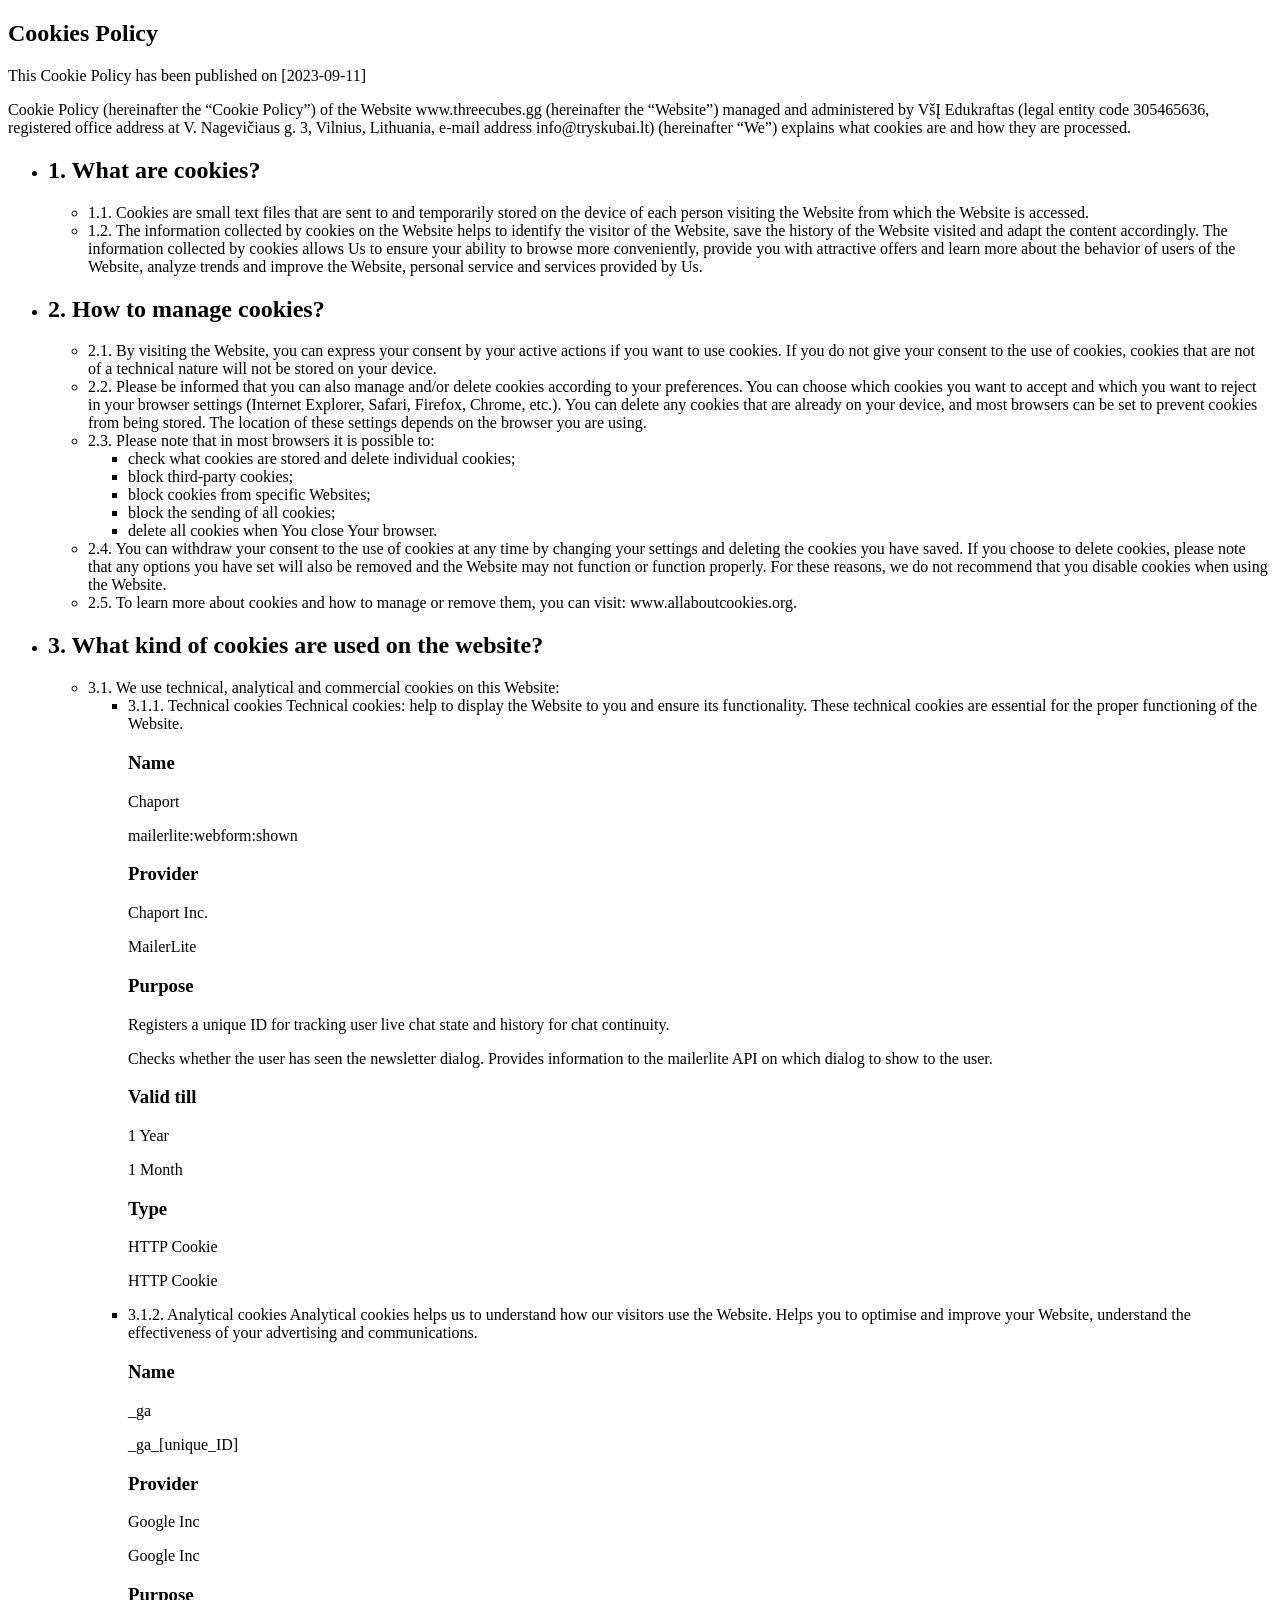
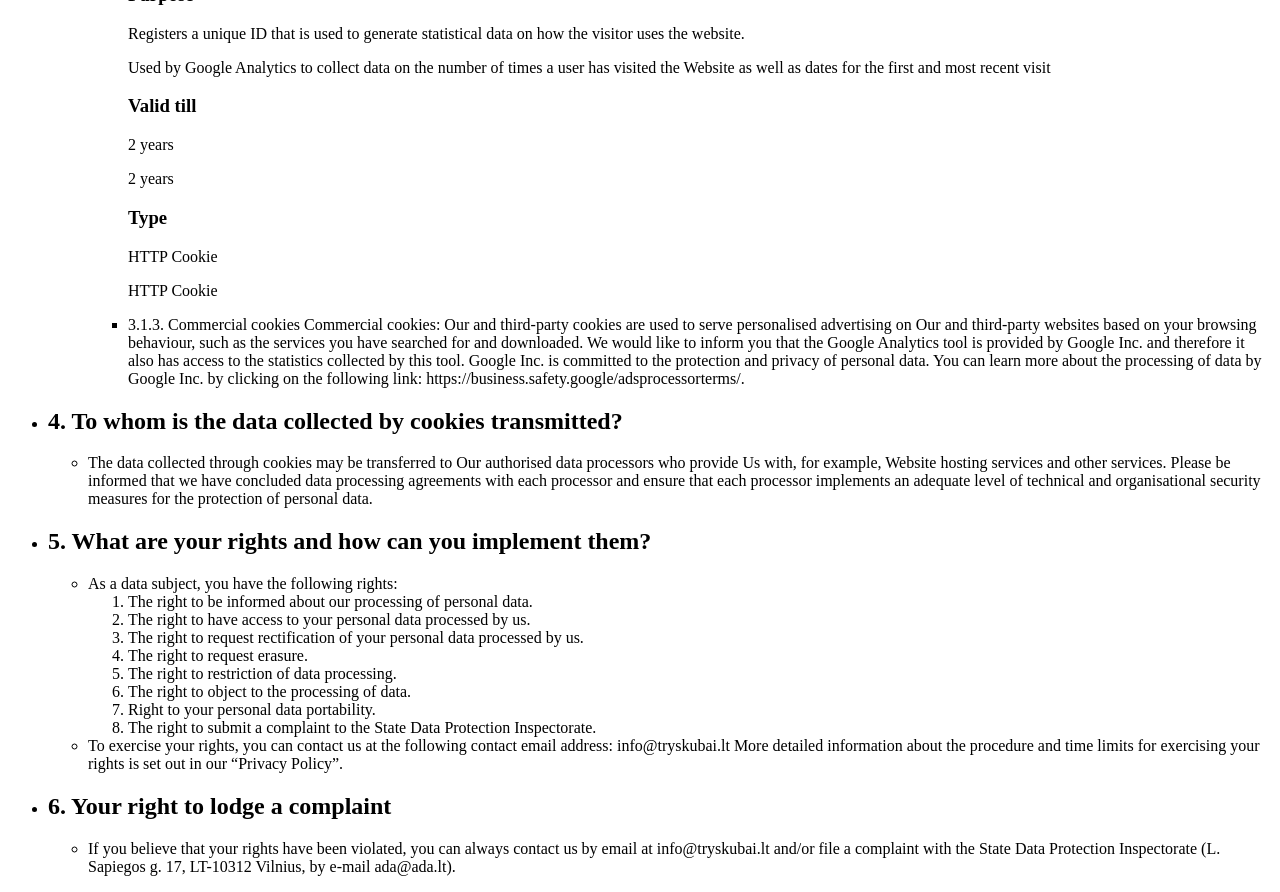
==== cookies-policy.html @ 70d53b77 "Merge branch 'staging' into prod" ====
<!DOCTYPE html>
<html lang="en">
  <head>
    <meta charset="UTF-8" />
    <meta name="viewport" content="width=device-width, initial-scale=1.0" />
    <meta
      name="description"
      content="Cookie Policy of the Website www.threecubes.gg managed and administered by VšĮ Edukraftas (legal entity code 305465636, registered office address at V. Nagevičiaus g. 3, Vilnius, Lithuania, e-mail address info@tryskubai.lt) explains what cookies are and how they are processed."
    />
    <meta name="keywords" content="three-cubes, cookies, cookies-policy" />
    <meta name="author" content="Three Cubes" />

    <meta property="og:title" content="Three Cubes Cookies Policy" />
    <meta property="og:image" content="./assets/img/logo-en.svg" />
    <meta property="og:url" content="./en/cookies-policy.html" />
    <meta property="og:site_name" content="threecubes.gg" />
    <meta property="og:type" content="website" />
    <meta
      property="og:description"
      content="Cookie Policy of the Website www.threecubes.gg managed and administered by VšĮ Edukraftas (legal entity code 305465636, registered office address at V. Nagevičiaus g. 3, Vilnius, Lithuania, e-mail address info@tryskubai.lt) explains what cookies are and how they are processed."
    />

    <title>Three Cubes Cookies Policy</title>
    <link href="./styles.css" rel="stylesheet" />

    <!-- Components -->
    <script src="./components/header/header.js"></script>
    <script src="./components/chaport-chat/chat.js"></script>
    <script src="./components/gdprPopup/gdprPopup.js"></script>
    <script src="./components/footer/footer.js"></script>
    <script src="./components/noticeOverlay/noticeOverlay.js"></script>
    <!-- GOOGLE ANALYTICS -->
    <script>
      let gaProperty = "G-78KBBN7H92"
      let disableStr = "ga-disable-" + gaProperty

      // Define dataLayer and the gtag function.
      window.dataLayer = window.dataLayer || []
      function gtag() {
        dataLayer.push(arguments)
      }

      // Default ad_storage to 'denied'.
      gtag("consent", "default", {
        ad_storage: "denied",
        analytics_storage: "denied",
        wait_for_update: 5000,
      })
    </script>
    <!-- Global site tag (gtag.js) - Google Ads: CONVERSION_ID  -->
    <script
      async
      src="https://www.googletagmanager.com/gtag/js?id=AW-YYYYYY"
    ></script>
    <script>
      window.dataLayer = window.dataLayer || []
      function gtag() {
        dataLayer.push(arguments)
      }
      gtag("js", new Date())
      gtag("config", gaProperty, { debug_mode: true })
    </script>
    <!-- NewsLetters Universal -->
    <script>
      // CHECKING for GDPR COOKIE & functional preference STATUS
      ;(function (m, a, i, l, e, r) {
        m["MailerLiteObject"] = e
        function f() {
          var c = { a: arguments, q: [] }
          var r = this.push(c)
          return "number" != typeof r ? r : f.bind(c.q)
        }
        f.q = f.q || []
        m[e] = m[e] || f.bind(f.q)
        m[e].q = m[e].q || f.q
        r = a.createElement(i)
        var _ = a.getElementsByTagName(i)[0]
        r.async = 1
        r.src = l + "?v" + ~~(new Date().getTime() / 1000000)
        _.parentNode.insertBefore(r, _)
      })(
        window,
        document,
        "script",
        "https://static.mailerlite.com/js/universal.js",
        "ml"
      )

      var ml_account = ml("accounts", "1928266", "y4a6p1v7u9", "load")
    </script>
  </head>
  <body>
    <header-comp></header-comp>
    <main>
      <section class="cookies-policy-container">
        <h1 class="element" data="cookiesPolicy.title">Cookies Policy</h1>
        <p>
          <span class="element" data="cookiesPolicy.date">
            This Cookie Policy has been published on
          </span>
          <span class="date">[2023-09-11]</span>
        </p>
        <p class="element" data="cookiesPolicy.sub">
          Cookie Policy (hereinafter the “Cookie Policy”) of the Website
          www.threecubes.gg (hereinafter the “Website”) managed and administered
          by VšĮ Edukraftas (legal entity code 305465636, registered office address 
          at V. Nagevičiaus g. 3, Vilnius, Lithuania,
          e-mail address info@tryskubai.lt) (hereinafter “We”) explains what
          cookies are and how they are processed.
        </p>
        <ul class="cookies-policy-list">
          <li>
            <h2 class="element" data="cookiesPolicy.list.title1">
              1. What are cookies?
            </h2>
            <ul>
              <li class="element" data="cookiesPolicy.list.msg1.1">
                1.1. Cookies are small text files that are sent to and
                temporarily stored on the device of each person visiting the
                Website from which the Website is accessed.
              </li>
              <li class="element" data="cookiesPolicy.list.msg1.2">
                1.2. The information collected by cookies on the Website helps
                to identify the visitor of the Website, save the history of the
                Website visited and adapt the content accordingly. The
                information collected by cookies allows Us to ensure your
                ability to browse more conveniently, provide you with attractive
                offers and learn more about the behavior of users of the
                Website, analyze trends and improve the Website, personal
                service and services provided by Us.
              </li>
            </ul>
          </li>
          <li>
            <h2 class="element" data="cookiesPolicy.list.title2">
              2. How to manage cookies?
            </h2>
            <ul>
              <li class="element" data="cookiesPolicy.list.msg2.1">
                2.1. By visiting the Website, you can express your consent by
                your active actions if you want to use cookies. If you do not
                give your consent to the use of cookies, cookies that are not of
                a technical nature will not be stored on your device.
              </li>
              <li class="element" data="cookiesPolicy.list.msg2.2">
                2.2. Please be informed that you can also manage and/or delete
                cookies according to your preferences. You can choose which
                cookies you want to accept and which you want to reject in your
                browser settings (Internet Explorer, Safari, Firefox, Chrome,
                etc.). You can delete any cookies that are already on your
                device, and most browsers can be set to prevent cookies from
                being stored. The location of these settings depends on the
                browser you are using.
              </li>
              <li>
                <span class="element" data="cookiesPolicy.list.msg2.3.0">
                  2.3. Please note that in most browsers it is possible to:
                </span>
                <ul class="have-mark">
                  <li class="element" data="cookiesPolicy.list.msg2.3.1">
                    check what cookies are stored and delete individual cookies;
                  </li>
                  <li class="element" data="cookiesPolicy.list.msg2.3.2">
                    block third-party cookies;
                  </li>
                  <li class="element" data="cookiesPolicy.list.msg2.3.3">
                    block cookies from specific Websites;
                  </li>
                  <li class="element" data="cookiesPolicy.list.msg2.3.4">
                    block the sending of all cookies;
                  </li>
                  <li class="element" data="cookiesPolicy.list.msg2.3.5">
                    delete all cookies when You close Your browser.
                  </li>
                </ul>
              </li>
              <li class="element" data="cookiesPolicy.list.msg2.4">
                2.4. You can withdraw your consent to the use of cookies at any
                time by changing your settings and deleting the cookies you have
                saved. If you choose to delete cookies, please note that any
                options you have set will also be removed and the Website may
                not function or function properly. For these reasons, we do not
                recommend that you disable cookies when using the Website.
              </li>
              <li class="element" data="cookiesPolicy.list.msg2.5">
                2.5. To learn more about cookies and how to manage or remove
                them, you can visit: www.allaboutcookies.org.
              </li>
            </ul>
          </li>
          <li>
            <h2 class="element" data="cookiesPolicy.list.title3">
              3. What kind of cookies are used on the website?
            </h2>
            <ul>
              <li>
                <span class="element" data="cookiesPolicy.list.msg3.1.0">
                  3.1. We use technical, analytical and commercial cookies on
                  this Website:
                </span>
                <ul>
                  <li>
                    <span
                      class="bold element"
                      data="cookiesPolicy.list.msg3.1.1.0"
                      >3.1.1. Technical cookies</span
                    >
                    <span
                      class="msg element"
                      data="cookiesPolicy.list.msg3.1.1.0msg"
                    >
                      Technical cookies: help to display the Website to you and
                      ensure its functionality. These technical cookies are
                      essential for the proper functioning of the Website.
                    </span>
                    <div class="table">
                      <h3
                        class="element"
                        data="cookiesPolicy.list.msg3.1.1.title1"
                      >
                        Name
                      </h3>
                      <p
                        class="element"
                        data="cookiesPolicy.list.msg3.1.1.msg1.1"
                      >
                        Chaport
                      </p>
                      <p
                        class="element"
                        data="cookiesPolicy.list.msg3.1.1.msg1.2"
                      >
                        mailerlite:webform:shown
                      </p>
                      <h3
                        class="element"
                        data="cookiesPolicy.list.msg3.1.1.title2"
                      >
                        Provider
                      </h3>
                      <p
                        class="element"
                        data="cookiesPolicy.list.msg3.1.1.msg2.1"
                      >
                        Chaport Inc.
                      </p>
                      <p
                        class="element"
                        data="cookiesPolicy.list.msg3.1.1.msg2.2"
                      >
                        MailerLite
                      </p>
                      <h3
                        class="element"
                        data="cookiesPolicy.list.msg3.1.1.title3"
                      >
                        Purpose
                      </h3>
                      <p
                        class="element"
                        data="cookiesPolicy.list.msg3.1.1.msg3.1"
                      >
                        Registers a unique ID for tracking user live chat state
                        and history for chat continuity.
                      </p>
                      <p
                        class="element"
                        data="cookiesPolicy.list.msg3.1.1.msg3.2"
                      >
                        Checks whether the user has seen the newsletter dialog.
                        Provides information to the mailerlite API on which
                        dialog to show to the user.
                      </p>
                      <h3
                        class="element"
                        data="cookiesPolicy.list.msg3.1.1.title4"
                      >
                        Valid till
                      </h3>
                      <p
                        class="element"
                        data="cookiesPolicy.list.msg3.1.1.msg4.1"
                      >
                        1 Year
                      </p>
                      <p
                        class="element"
                        data="cookiesPolicy.list.msg3.1.1.msg4.2"
                      >
                        1 Month
                      </p>
                      <h3
                        class="element"
                        data="cookiesPolicy.list.msg3.1.1.title5"
                      >
                        Type
                      </h3>
                      <p
                        class="element"
                        data="cookiesPolicy.list.msg3.1.1.msg5.1"
                      >
                        HTTP Cookie
                      </p>
                      <p
                        class="element"
                        data="cookiesPolicy.list.msg3.1.1.msg5.2"
                      >
                        HTTP Cookie
                      </p>
                    </div>
                  </li>
                  <li>
                    <span
                      class="bold element"
                      data="cookiesPolicy.list.msg3.1.2.0"
                      >3.1.2. Analytical cookies</span
                    >
                    <span
                      class="msg element"
                      data="cookiesPolicy.list.msg3.1.2.0msg"
                      >Analytical cookies helps us to understand how our
                      visitors use the Website. Helps you to optimise and
                      improve your Website, understand the effectiveness of your
                      advertising and communications.</span
                    >
                    <div class="table">
                      <h3
                        class="element"
                        data="cookiesPolicy.list.msg3.1.2.title1"
                      >
                        Name
                      </h3>
                      <p
                        class="element"
                        data="cookiesPolicy.list.msg3.1.2.msg1.1"
                      >
                        _ga
                      </p>
                      <p
                        class="element"
                        data="cookiesPolicy.list.msg3.1.2.msg1.2"
                      >
                        _ga_[unique_ID]
                      </p>
                      <h3
                        class="element"
                        data="cookiesPolicy.list.msg3.1.2.title2"
                      >
                        Provider
                      </h3>
                      <p
                        class="element"
                        data="cookiesPolicy.list.msg3.1.2.msg2.1"
                      >
                        Google Inc
                      </p>
                      <p
                        class="element"
                        data="cookiesPolicy.list.msg3.1.2.msg2.2"
                      >
                        Google Inc
                      </p>
                      <h3
                        class="element"
                        data="cookiesPolicy.list.msg3.1.2.title3"
                      >
                        Purpose
                      </h3>
                      <p
                        class="element"
                        data="cookiesPolicy.list.msg3.1.2.msg3.1"
                      >
                        Registers a unique ID that is used to generate
                        statistical data on how the visitor uses the website.
                      </p>
                      <p
                        class="element"
                        data="cookiesPolicy.list.msg3.1.2.msg3.2"
                      >
                        Used by Google Analytics to collect data on the number
                        of times a user has visited the Website as well as dates
                        for the first and most recent visit
                      </p>
                      <h3
                        class="element"
                        data="cookiesPolicy.list.msg3.1.2.title4"
                      >
                        Valid till
                      </h3>
                      <p
                        class="element"
                        data="cookiesPolicy.list.msg3.1.2.msg4.1"
                      >
                        2 years
                      </p>
                      <p
                        class="element"
                        data="cookiesPolicy.list.msg3.1.2.msg4.2"
                      >
                        2 years
                      </p>
                      <h3
                        class="element"
                        data="cookiesPolicy.list.msg3.1.2.title5"
                      >
                        Type
                      </h3>
                      <p
                        class="element"
                        data="cookiesPolicy.list.msg3.1.2.msg5.1"
                      >
                        HTTP Cookie
                      </p>
                      <p
                        class="element"
                        data="cookiesPolicy.list.msg3.1.2.msg5.2"
                      >
                        HTTP Cookie
                      </p>
                    </div>
                  </li>
                  <li class="element" data="cookiesPolicy.list.msg3.1.3">
                    3.1.3. Commercial cookies Commercial cookies: Our and
                    third-party cookies are used to serve personalised
                    advertising on Our and third-party websites based on your
                    browsing behaviour, such as the services you have searched
                    for and downloaded. We would like to inform you that the
                    Google Analytics tool is provided by Google Inc. and
                    therefore it also has access to the statistics collected by
                    this tool. Google Inc. is committed to the protection and
                    privacy of personal data. You can learn more about the
                    processing of data by Google Inc. by clicking on the
                    following link:
                    https://business.safety.google/adsprocessorterms/.
                  </li>
                </ul>
              </li>
            </ul>
          </li>
          <li>
            <h2 class="element" data="cookiesPolicy.list.title4">
              4. To whom is the data collected by cookies transmitted?
            </h2>
            <ul>
              <li class="element" data="cookiesPolicy.list.msg4.1">
                The data collected through cookies may be transferred to Our
                authorised data processors who provide Us with, for example,
                Website hosting services and other services. Please be informed
                that we have concluded data processing agreements with each
                processor and ensure that each processor implements an adequate
                level of technical and organisational security measures for the
                protection of personal data.
              </li>
            </ul>
          </li>
          <li>
            <h2 class="element" data="cookiesPolicy.list.title5">
              5. What are your rights and how can you implement them?
            </h2>
            <ul>
              <li>
                <span class="element" data="cookiesPolicy.list.msg5.1.0">
                  As a data subject, you have the following rights:
                </span>
                <ol>
                  <li class="element" data="cookiesPolicy.list.msg5.1.1">
                    The right to be informed about our processing of personal
                    data.
                  </li>
                  <li class="element" data="cookiesPolicy.list.msg5.1.2">
                    The right to have access to your personal data processed by
                    us.
                  </li>
                  <li class="element" data="cookiesPolicy.list.msg5.1.3">
                    The right to request rectification of your personal data
                    processed by us.
                  </li>
                  <li class="element" data="cookiesPolicy.list.msg5.1.4">
                    The right to request erasure.
                  </li>
                  <li class="element" data="cookiesPolicy.list.msg5.1.5">
                    The right to restriction of data processing.
                  </li>
                  <li class="element" data="cookiesPolicy.list.msg5.1.6">
                    The right to object to the processing of data.
                  </li>
                  <li class="element" data="cookiesPolicy.list.msg5.1.7">
                    Right to your personal data portability.
                  </li>
                  <li class="element" data="cookiesPolicy.list.msg5.1.8">
                    The right to submit a complaint to the State Data Protection
                    Inspectorate.
                  </li>
                </ol>
              </li>
              <li class="element" data="cookiesPolicy.list.msg5.2">
                To exercise your rights, you can contact us at the following
                contact email address: info@tryskubai.lt More detailed
                information about the procedure and time limits for exercising
                your rights is set out in our “Privacy Policy”.
              </li>
            </ul>
          </li>
          <li>
            <h2 class="element" data="cookiesPolicy.list.title6">
              6. Your right to lodge a complaint
            </h2>
            <ul>
              <li class="element" data="cookiesPolicy.list.msg6.1">
                If you believe that your rights have been violated, you can
                always contact us by email at info@tryskubai.lt and/or file a
                complaint with the State Data Protection Inspectorate (L.
                Sapiegos g. 17, LT-10312 Vilnius, by e-mail ada@ada.lt).
              </li>
            </ul>
          </li>
        </ul>
      </section>
    </main>
    <chat-comp></chat-comp>
    <footer-comp></footer-comp>
    <gdpr-popup></gdpr-popup>
    <notice-overlay></notice-overlay>
    <!-- script loading -->
    <script src="./res/js/main.js"></script>
    <!-- <script src="./res/js/navtoggle.js"></script> -->
    <script src="./res/js/i18next.min.js"></script>
    <!-- CONFIGS -->
    <script src="./res/js/locale.js"></script>

    <script type="text/javascript">
      const footer = document.querySelector("footer-comp")
      const gdpr = document.querySelector("gdpr-popup")
      const notice = document.querySelector("notice-overlay")

      footer.addEventListener("showNotice", () => notice.show())
      gdpr.addEventListener("hideNotice", () => notice.hide())
      notice.addEventListener("showGDPR", () => gdpr.show())
    </script>
  </body>
</html>
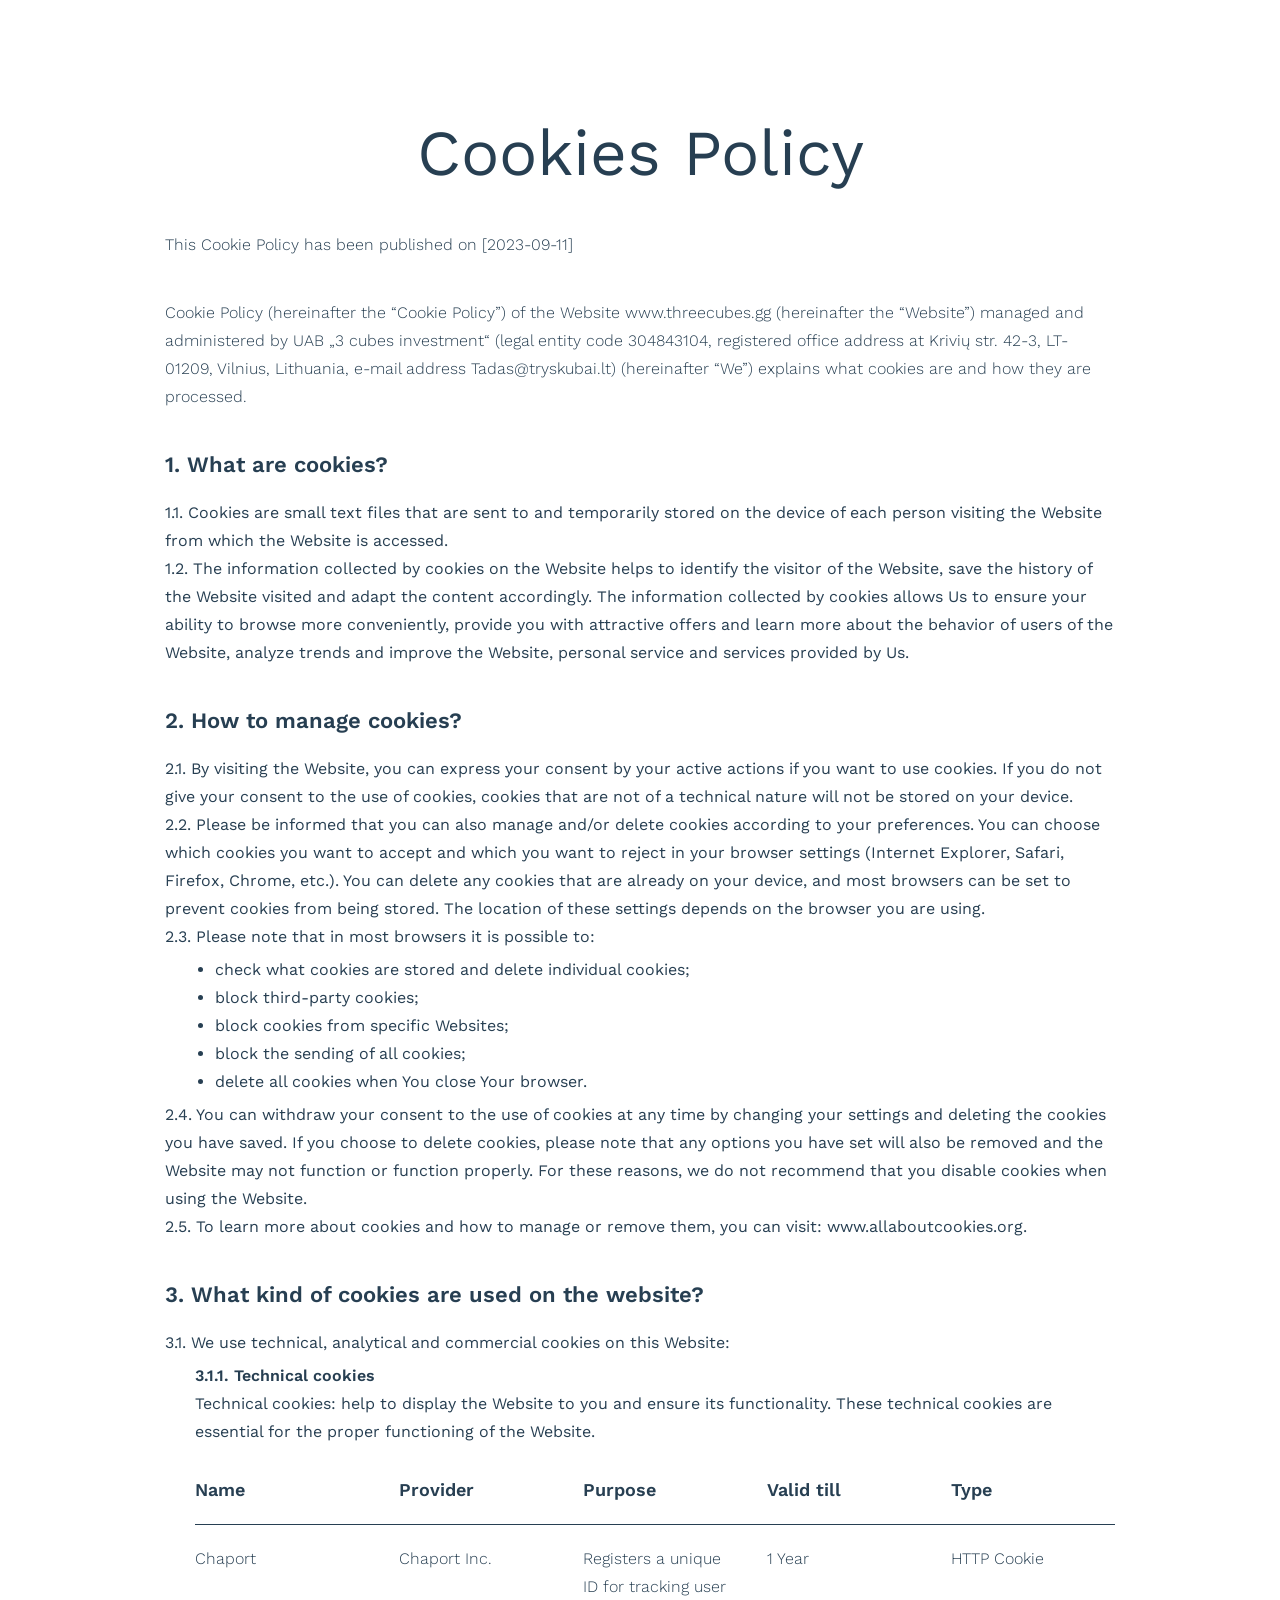
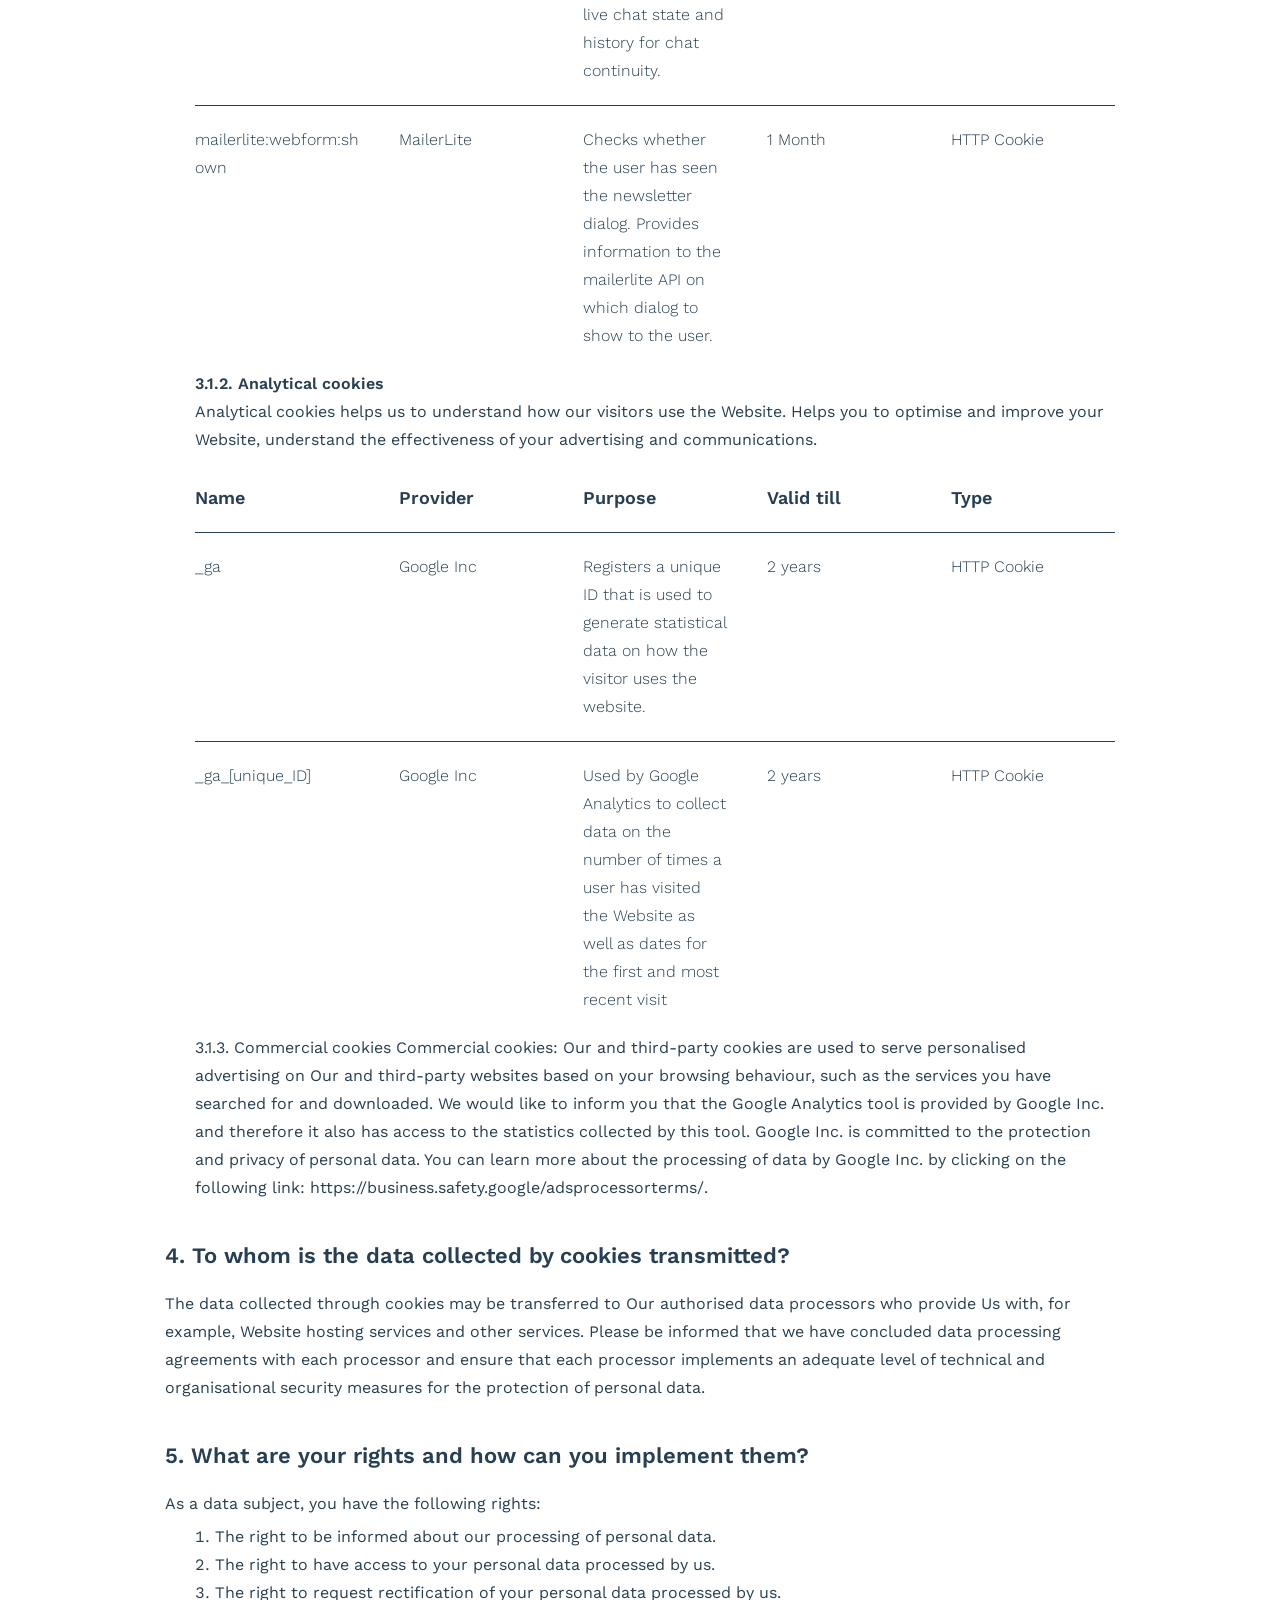
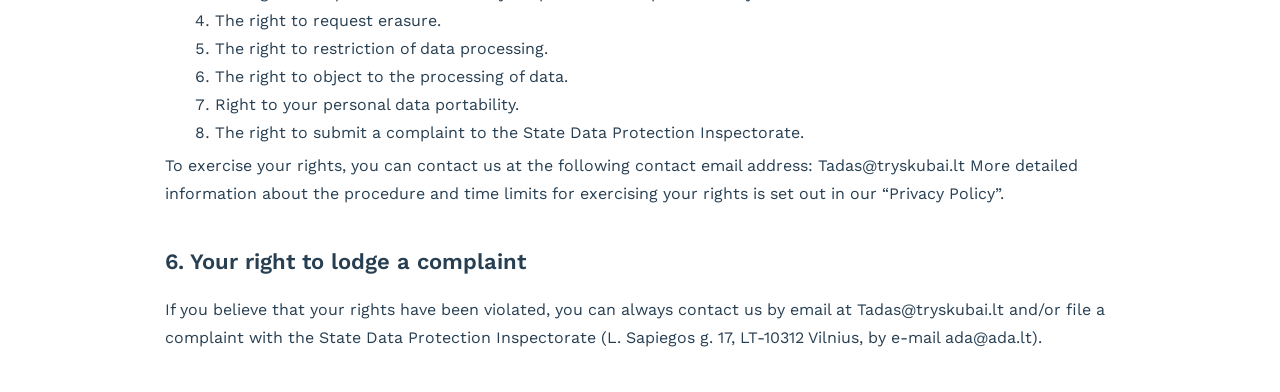
==== commit 560c210b: "PART2" ====
--- a/cookies-policy.html
+++ b/cookies-policy.html
@@ -5,7 +5,7 @@
     <meta name="viewport" content="width=device-width, initial-scale=1.0" />
     <meta
       name="description"
-      content="Cookie Policy of the Website www.threecubes.gg managed and administered by VšĮ Edukraftas (legal entity code 305465636, registered office address at V. Nagevičiaus g. 3, Vilnius, Lithuania, e-mail address info@tryskubai.lt) explains what cookies are and how they are processed."
+      content="Cookie Policy of the Website www.threecubes.gg managed and administered by UAB „3 cubes investment“ (legal entity code 304843104, registered office address at Krivių str. 42-3, LT-01209, Vilnius, Lithuania, e-mail address Tadas@tryskubai.lt) explains what cookies are and how they are processed."
     />
     <meta name="keywords" content="three-cubes, cookies, cookies-policy" />
     <meta name="author" content="Three Cubes" />
@@ -17,7 +17,7 @@
     <meta property="og:type" content="website" />
     <meta
       property="og:description"
-      content="Cookie Policy of the Website www.threecubes.gg managed and administered by VšĮ Edukraftas (legal entity code 305465636, registered office address at V. Nagevičiaus g. 3, Vilnius, Lithuania, e-mail address info@tryskubai.lt) explains what cookies are and how they are processed."
+      content="Cookie Policy of the Website www.threecubes.gg managed and administered by UAB „3 cubes investment“ (legal entity code 304843104, registered office address at Krivių str. 42-3, LT-01209, Vilnius, Lithuania, e-mail address Tadas@tryskubai.lt) explains what cookies are and how they are processed."
     />
 
     <title>Three Cubes Cookies Policy</title>
@@ -31,13 +31,13 @@
     <script src="./components/noticeOverlay/noticeOverlay.js"></script>
     <!-- GOOGLE ANALYTICS -->
     <script>
-      let gaProperty = "G-78KBBN7H92"
-      let disableStr = "ga-disable-" + gaProperty
+      let gaProperty = "G-78KBBN7H92";
+      let disableStr = "ga-disable-" + gaProperty;
 
       // Define dataLayer and the gtag function.
-      window.dataLayer = window.dataLayer || []
+      window.dataLayer = window.dataLayer || [];
       function gtag() {
-        dataLayer.push(arguments)
+        dataLayer.push(arguments);
       }
 
       // Default ad_storage to 'denied'.
@@ -45,7 +45,7 @@
         ad_storage: "denied",
         analytics_storage: "denied",
         wait_for_update: 5000,
-      })
+      });
     </script>
     <!-- Global site tag (gtag.js) - Google Ads: CONVERSION_ID  -->
     <script
@@ -53,40 +53,40 @@
       src="https://www.googletagmanager.com/gtag/js?id=AW-YYYYYY"
     ></script>
     <script>
-      window.dataLayer = window.dataLayer || []
+      window.dataLayer = window.dataLayer || [];
       function gtag() {
-        dataLayer.push(arguments)
+        dataLayer.push(arguments);
       }
-      gtag("js", new Date())
-      gtag("config", gaProperty, { debug_mode: true })
+      gtag("js", new Date());
+      gtag("config", gaProperty, { debug_mode: true });
     </script>
     <!-- NewsLetters Universal -->
     <script>
       // CHECKING for GDPR COOKIE & functional preference STATUS
-      ;(function (m, a, i, l, e, r) {
-        m["MailerLiteObject"] = e
+      (function (m, a, i, l, e, r) {
+        m["MailerLiteObject"] = e;
         function f() {
-          var c = { a: arguments, q: [] }
-          var r = this.push(c)
-          return "number" != typeof r ? r : f.bind(c.q)
+          var c = { a: arguments, q: [] };
+          var r = this.push(c);
+          return "number" != typeof r ? r : f.bind(c.q);
         }
-        f.q = f.q || []
-        m[e] = m[e] || f.bind(f.q)
-        m[e].q = m[e].q || f.q
-        r = a.createElement(i)
-        var _ = a.getElementsByTagName(i)[0]
-        r.async = 1
-        r.src = l + "?v" + ~~(new Date().getTime() / 1000000)
-        _.parentNode.insertBefore(r, _)
+        f.q = f.q || [];
+        m[e] = m[e] || f.bind(f.q);
+        m[e].q = m[e].q || f.q;
+        r = a.createElement(i);
+        var _ = a.getElementsByTagName(i)[0];
+        r.async = 1;
+        r.src = l + "?v" + ~~(new Date().getTime() / 1000000);
+        _.parentNode.insertBefore(r, _);
       })(
         window,
         document,
         "script",
         "https://static.mailerlite.com/js/universal.js",
         "ml"
-      )
-
-      var ml_account = ml("accounts", "1928266", "y4a6p1v7u9", "load")
+      );
+
+      var ml_account = ml("accounts", "1928266", "y4a6p1v7u9", "load");
     </script>
   </head>
   <body>
@@ -103,9 +103,9 @@
         <p class="element" data="cookiesPolicy.sub">
           Cookie Policy (hereinafter the “Cookie Policy”) of the Website
           www.threecubes.gg (hereinafter the “Website”) managed and administered
-          by VšĮ Edukraftas (legal entity code 305465636, registered office address 
-          at V. Nagevičiaus g. 3, Vilnius, Lithuania,
-          e-mail address info@tryskubai.lt) (hereinafter “We”) explains what
+          by UAB „3 cubes investment“ (legal entity code 304843104, registered
+          office address at Krivių str. 42-3, LT-01209, Vilnius, Lithuania,
+          e-mail address Tadas@tryskubai.lt) (hereinafter “We”) explains what
           cookies are and how they are processed.
         </p>
         <ul class="cookies-policy-list">
@@ -495,7 +495,7 @@
               </li>
               <li class="element" data="cookiesPolicy.list.msg5.2">
                 To exercise your rights, you can contact us at the following
-                contact email address: info@tryskubai.lt More detailed
+                contact email address: Tadas@tryskubai.lt More detailed
                 information about the procedure and time limits for exercising
                 your rights is set out in our “Privacy Policy”.
               </li>
@@ -508,7 +508,7 @@
             <ul>
               <li class="element" data="cookiesPolicy.list.msg6.1">
                 If you believe that your rights have been violated, you can
-                always contact us by email at info@tryskubai.lt and/or file a
+                always contact us by email at Tadas@tryskubai.lt and/or file a
                 complaint with the State Data Protection Inspectorate (L.
                 Sapiegos g. 17, LT-10312 Vilnius, by e-mail ada@ada.lt).
               </li>
@@ -529,13 +529,13 @@
     <script src="./res/js/locale.js"></script>
 
     <script type="text/javascript">
-      const footer = document.querySelector("footer-comp")
-      const gdpr = document.querySelector("gdpr-popup")
-      const notice = document.querySelector("notice-overlay")
-
-      footer.addEventListener("showNotice", () => notice.show())
-      gdpr.addEventListener("hideNotice", () => notice.hide())
-      notice.addEventListener("showGDPR", () => gdpr.show())
+      const footer = document.querySelector("footer-comp");
+      const gdpr = document.querySelector("gdpr-popup");
+      const notice = document.querySelector("notice-overlay");
+
+      footer.addEventListener("showNotice", () => notice.show());
+      gdpr.addEventListener("hideNotice", () => notice.hide());
+      notice.addEventListener("showGDPR", () => gdpr.show());
     </script>
   </body>
 </html>
--- a/styles.css
+++ b/styles.css
@@ -0,0 +1,6095 @@
+@charset "UTF-8";
+@import url("https://fonts.googleapis.com/css2?family=Volkhov:wght@700&display=swap");
+@import url("https://fonts.googleapis.com/css2?family=Work+Sans:wght@300;400;500;700&display=swap");
+@keyframes fade-in {
+  0% {
+    transform: translateX(0px);
+    opacity: 0;
+  }
+  50% {
+    transform: translateX(10vw);
+    opacity: 0.8;
+  }
+  75% {
+    opacity: 0.8;
+  }
+  100% {
+    transform: translateX(50vw);
+    opacity: 0;
+    display: none;
+  }
+}
+@keyframes fade-in-Y {
+  0% {
+    transform: translateY(0px);
+    opacity: 0;
+  }
+  50% {
+    transform: translateY(10vh);
+    opacity: 0.8;
+  }
+  75% {
+    opacity: 0.8;
+  }
+  100% {
+    transform: translateY(50vh);
+    opacity: 0;
+    display: none;
+  }
+}
+.play-animation {
+  animation-name: fade-in;
+  animation-duration: 6000ms;
+  animation-timing-function: ease-in-out;
+  animation-fill-mode: both;
+  animation-delay: 100ms;
+  animation-play-state: running;
+}
+@media (max-width: 767px) {
+  .play-animation {
+    animation-name: fade-in-Y !important;
+  }
+}
+
+.packages {
+  position: relative;
+  padding: 0 10% 5% 10%;
+}
+@media (max-width: 1024px) {
+  .packages {
+    padding: 0 5% 5% 5%;
+  }
+}
+.packages .list-item {
+  position: relative;
+  display: flex;
+  justify-content: flex-start;
+  align-items: center;
+  padding-bottom: 4px;
+  padding-left: 5px;
+  font-size: 1.1rem;
+  font-weight: 400;
+  line-height: 1.2rem;
+  letter-spacing: -1px;
+  text-align: start;
+  color: white;
+}
+.packages .list-item:before {
+  content: "•";
+  margin-right: 5px;
+}
+@media (max-width: 480px) {
+  .packages .list-item {
+    font-size: 12px;
+    line-height: 12px;
+  }
+}
+.packages__details {
+  position: absolute;
+  bottom: 1rem;
+  right: 1rem;
+  color: grey;
+}
+@media (max-width: 767px) {
+  .packages__details {
+    flex-direction: column;
+  }
+}
+.packages__container {
+  position: relative;
+  display: flex;
+  justify-content: space-around;
+}
+.packages__title {
+  justify-content: flex-end;
+}
+.packages__title h3 {
+  margin-left: 1rem;
+  padding-top: 1rem;
+}
+.packages__container1,
+.packages__container2 {
+  justify-content: flex-start;
+  width: 100%;
+  max-width: 300px;
+  margin: 0 5%;
+  position: relative;
+  box-shadow: 0px 3px 1px -2px rgba(0, 0, 0, 0.2),
+    0px 2px 2px 0px rgba(0, 0, 0, 0.14), 0px 1px 5px 0px rgba(0, 0, 0, 0.12);
+}
+@media (max-width: 1024px) {
+  .packages__container1,
+  .packages__container2 {
+    max-width: 250px;
+  }
+}
+@media (max-width: 480px) {
+  .packages__container1,
+  .packages__container2 {
+    margin: 0 10px;
+  }
+}
+.packages__container1-display_title,
+.packages__container2-display_title {
+  padding: 1rem 10%;
+}
+.packages__container1-display_title *,
+.packages__container2-display_title * {
+  color: white;
+}
+.packages__container1-display_title h3,
+.packages__container2-display_title h3 {
+  padding-top: 1rem;
+  font-weight: 800;
+}
+.packages__container1-display_title h6,
+.packages__container2-display_title h6 {
+  font-weight: 200;
+  font-size: 0.85rem;
+  line-height: 0.5rem;
+}
+.packages__container1-display_price,
+.packages__container2-display_price {
+  padding: 1rem 10%;
+  text-align: center;
+}
+.packages__container1-display_price h1,
+.packages__container2-display_price h1 {
+  position: relative;
+  font-family: "Volkhov";
+  font-weight: 800;
+  font-size: 3rem;
+  color: white !important;
+}
+.packages__container1-display_price h1 a,
+.packages__container2-display_price h1 a {
+  position: absolute;
+  bottom: 0px;
+  color: #273f52;
+  pointer-events: none;
+}
+.packages__container1-display_card,
+.packages__container2-display_card {
+  padding: 1rem;
+  margin-bottom: 3.2rem;
+  background: rgb(77, 91, 121);
+}
+.packages__container1-display_card .highlighted,
+.packages__container2-display_card .highlighted {
+  font-weight: 500;
+  font-size: 1.15rem;
+}
+.packages__container1 {
+  background: #273f52;
+}
+.packages__container2 {
+  background: #273f52;
+}
+
+.modules__title {
+  justify-content: flex-start;
+  width: 100%;
+}
+.modules__title h2 {
+  width: 80%;
+}
+@media (max-width: 1024px) {
+  .modules__title h2 {
+    width: unset;
+  }
+}
+.modules__desc {
+  width: 100%;
+}
+.modules__container {
+  position: relative;
+  width: 100%;
+  padding: 3% 0 0 0;
+}
+@media (max-width: 767px) {
+  .modules__container {
+    flex-direction: column !important;
+  }
+}
+.modules__container-1 {
+  flex: 1.4;
+}
+.modules__container-2 {
+  flex: 0.6;
+}
+.modules__container_title * {
+  white-space: nowrap;
+}
+@media (max-width: 480px) {
+  .modules__container_title * {
+    white-space: unset;
+  }
+}
+.modules__container_title > h5 {
+  position: relative;
+  margin-bottom: 0.5rem;
+}
+.modules__container_title > h5::before {
+  position: absolute;
+  left: -0.5rem;
+  bottom: -2px;
+  content: " ";
+  width: 100%;
+  height: 2px;
+  box-shadow: rgba(0, 0, 0, 0.17) 0px -23px 25px 0px inset,
+    rgba(0, 0, 0, 0.15) 0px -36px 30px 0px inset,
+    rgba(0, 0, 0, 0.1) 0px -79px 40px 0px inset, rgba(0, 0, 0, 0.06) 0px 2px 1px,
+    rgba(0, 0, 0, 0.09) 0px 4px 2px, rgba(0, 0, 0, 0.09) 0px 8px 4px,
+    rgba(0, 0, 0, 0.09) 0px 16px 8px, rgba(0, 0, 0, 0.09) 0px 32px 16px;
+}
+.modules__container .card-container {
+  padding: 5px 10px;
+  box-shadow: 0px 3px 1px -2px rgba(0, 0, 0, 0.2),
+    0px 2px 2px 0px rgba(0, 0, 0, 0.14), 0px 1px 5px 0px rgba(0, 0, 0, 0.12);
+  background: rgba(163, 193, 246, 0.5);
+}
+.modules__container .list-container {
+  display: grid;
+  grid-template-rows: repeat(11, 1fr);
+  grid-row-gap: 5px;
+  padding: 10px 1rem;
+}
+@media (max-width: 480px) {
+  .modules__container .list-container {
+    grid-row-gap: 2px;
+    padding: 5px 0.5rem;
+  }
+}
+.modules__container-default {
+  flex: 1.3;
+  justify-content: flex-start;
+  align-items: center;
+  padding: 1.2rem 0 0 0;
+}
+@media (max-width: 767px) {
+  .modules__container-default {
+    padding-bottom: 1rem;
+  }
+}
+.modules__container-default_helper {
+  position: absolute;
+  margin: 0 auto;
+  left: 10%;
+}
+@media (max-width: 767px) {
+  .modules__container-default_helper {
+    left: 5px;
+    width: 30vw;
+  }
+}
+@media (max-width: 767px) {
+  .modules__container-default_helper img {
+    width: inherit;
+  }
+}
+.modules__container-default_card {
+  margin-right: 1rem;
+}
+.modules__container-default_card-list .card {
+  display: flex;
+  justify-content: center;
+  align-items: center;
+  text-align: center;
+  font-size: 15px;
+  cursor: pointer;
+}
+.modules__container-default_card-list .card:hover {
+  background: #f8743f;
+  color: white;
+}
+.modules__container-custom {
+  padding: 1.2rem 0 0 0;
+  justify-content: flex-start;
+  align-items: center;
+}
+.modules__container-custom_card {
+  background: #a3c1f6 !important;
+}
+.modules__container-custom_card-list {
+  height: calc(100% - 57.5px);
+  overflow-y: hidden;
+}
+.modules__container-custom_card-list_title > h5 {
+  margin-bottom: 0.5rem;
+}
+.modules__container-custom_card-list .card {
+  position: relative;
+  display: flex;
+  justify-content: center;
+  align-items: center;
+  background: #f14b00 !important;
+  color: white;
+  cursor: pointer;
+}
+.modules__container-custom_card-list .card .overlay {
+  position: absolute;
+  right: -8px;
+  top: -12px;
+  margin: auto;
+  width: 20px;
+  height: 20px;
+  background: transparent !important;
+  color: black;
+}
+.modules__container-custom_card-list .card .overlay:after {
+  content: "🗙";
+  height: 100%;
+  width: 100%;
+  font-size: 1.1rem;
+}
+.modules__container .card {
+  padding: 5px 10px;
+  border-bottom: 1px solid #f14b00;
+  min-height: 15px;
+  box-shadow: 0px 3px 1px -2px rgba(0, 0, 0, 0.2),
+    0px 2px 2px 0px rgba(0, 0, 0, 0.14), 0px 1px 5px 0px rgba(0, 0, 0, 0.12);
+  white-space: nowrap;
+  background: white;
+}
+@media (max-width: 1024px) {
+  .modules__container .card {
+    padding: 5px;
+    min-height: unset;
+    font-size: 0.9rem;
+  }
+}
+.modules__container ul {
+  list-style: disc;
+  padding-left: 20px;
+}
+.modules__container ul li:nth-of-type(1n + 12) {
+  display: none;
+}
+
+.companies {
+  height: 8vh;
+  width: 100%;
+  justify-content: space-around;
+  align-items: center;
+}
+@media (max-width: 1024px) {
+  .companies {
+    height: 6vh;
+  }
+}
+@media (max-width: 480px) {
+  .companies {
+    background-size: 85%;
+  }
+}
+.companies img {
+  max-height: 6vh;
+}
+@media (max-width: 1024px) {
+  .companies img {
+    max-height: 5vh;
+  }
+}
+@media (max-width: 767px) {
+  .companies img {
+    max-height: 3.5vh;
+  }
+}
+.companies .lib {
+  content: url(res/img/main/mazvydo_biblioteka.png);
+}
+@media (max-width: 767px) {
+  .companies .lib {
+    content: url(res/img/main/mazvydo_biblioteka_noname.png);
+  }
+}
+.companies .sys {
+  content: url(res/img/main/edukacijos_sistema.png);
+}
+@media (max-width: 767px) {
+  .companies .sys {
+    content: url(res/img/main/edukacijos_sistema_noname.png);
+  }
+}
+.companies .knygnesys {
+  content: url(res/img/main/knygnesys.png);
+}
+@media (max-width: 767px) {
+  .companies .knygnesys {
+    content: url(res/img/main/knygnesys_noname.png);
+  }
+}
+@media (max-width: 767px) {
+  .companies .microsoft {
+    max-height: 3vh;
+  }
+}
+
+.game-learning {
+  display: flex;
+  flex-direction: column;
+  justify-content: center;
+  align-items: center;
+}
+.game-learning__title {
+  flex: 1;
+  max-width: 60%;
+}
+@media (max-width: 1500px) {
+  .game-learning__title {
+    max-width: unset;
+  }
+}
+.game-learning__benefits {
+  display: flex;
+  flex-wrap: nowrap;
+  justify-content: space-between;
+  align-items: center;
+  width: 100%;
+}
+@media (max-width: 480px) {
+  .game-learning__benefits {
+    flex-direction: column !important;
+  }
+}
+.game-learning__benefits h6 {
+  flex: 1;
+  max-width: 320px;
+  padding: 2%;
+}
+@media (max-width: 480px) {
+  .game-learning__benefits h6 {
+    max-width: 200px;
+  }
+}
+@media (max-width: 1024px) {
+  .game-learning__benefits img {
+    transform: scale(0.7);
+  }
+}
+@media (max-width: 480px) {
+  .game-learning__benefits img {
+    transform: rotate(90deg) scale(0.6);
+  }
+}
+.game-learning__img {
+  flex: 4;
+  display: flex;
+  justify-content: center;
+  align-items: center;
+  height: 0%;
+}
+.game-learning__img img {
+  width: 80%;
+}
+@media (max-width: 1500px) {
+  .game-learning__img img {
+    width: 70%;
+  }
+}
+@media (max-width: 1024px) {
+  .game-learning__img img {
+    width: 60%;
+  }
+}
+@media (max-width: 480px) {
+  .game-learning__img img {
+    width: 100%;
+  }
+}
+
+.research {
+  display: flex;
+  flex-direction: column;
+  background: url(res/img/reusable/gediminas-tower.png) no-repeat center center;
+  background-size: cover;
+}
+@media (max-width: 480px) {
+  .research {
+    background: url(res/img/reusable/gediminas-tower.png) no-repeat -406px 100%;
+    background-size: cover;
+  }
+}
+.research__topWrapper {
+  flex: 1;
+  display: flex;
+  justify-content: space-around;
+  align-items: center;
+  flex-direction: column;
+}
+@media (max-width: 1500px) {
+  .research__topWrapper {
+    padding: 5% 10% 0 10% !important;
+  }
+}
+@media (min-width: 1500px) {
+  .research__topWrapper {
+    padding: 5% 10% 15% 10% !important;
+  }
+}
+.research__topWrapper button {
+  margin: 5% 0;
+}
+.research__topWrapper .container {
+  display: flex;
+  flex-wrap: nowrap;
+  flex-direction: row;
+  justify-content: center;
+  width: 100%;
+  margin: 5% 0;
+}
+@media (max-width: 1500px) {
+  .research__topWrapper .container {
+    flex-wrap: wrap;
+    justify-content: center;
+    align-items: center;
+    flex-direction: column;
+  }
+}
+.research__topWrapper .container .box {
+  display: grid;
+  grid-template-columns: 0.4fr 1fr;
+  flex: 1;
+  width: 30%;
+  max-width: 500px;
+  margin: 1rem 1rem 1rem 0;
+  padding: 1rem 0;
+}
+@media (max-width: 1500px) {
+  .research__topWrapper .container .box {
+    width: unset;
+    min-height: 160px;
+  }
+}
+@media (max-width: 1024px) {
+  .research__topWrapper .container .box {
+    display: flex;
+  }
+}
+@media (max-width: 480px) {
+  .research__topWrapper .container .box {
+    width: 100%;
+    max-height: 100px;
+    min-height: unset;
+    min-width: 226px;
+  }
+}
+.research__topWrapper .container .box * {
+  align-self: center;
+}
+.research__topWrapper .container .box img {
+  justify-self: center;
+  width: 100%;
+}
+@media (max-width: 1024px) {
+  .research__topWrapper .container .box img {
+    width: 25%;
+    margin-left: 5%;
+  }
+}
+.research__topWrapper .container .box h4 {
+  padding: 1rem 1rem 1rem 0;
+  text-align: start;
+}
+.research__bottomWrapper {
+  position: relative;
+  bottom: 0;
+  flex: 1;
+  display: flex;
+  flex-direction: column;
+  justify-content: flex-end;
+  align-items: center;
+  text-align: center;
+  margin: 0 auto;
+  padding-top: 10%;
+  width: 58%;
+}
+@media (max-width: 1500px) {
+  .research__bottomWrapper {
+    width: unset;
+  }
+}
+.research__spacer {
+  height: 7vw;
+}
+@media (max-width: 480px) {
+  .research__spacer {
+    height: 150px;
+  }
+}
+
+.teacherSupport {
+  display: flex;
+  margin: 0 5%;
+  justify-content: space-around;
+  min-height: 500px;
+  padding: 5% 10% 5% 10%;
+}
+@media (max-width: 1500px) {
+  .teacherSupport {
+    margin-bottom: unset !important;
+  }
+}
+@media (max-width: 1024px) {
+  .teacherSupport {
+    flex-direction: column;
+    align-items: center;
+    padding: 5% 10% 10% 10%;
+  }
+}
+@media (max-width: 480px) {
+  .teacherSupport {
+    min-height: 420px;
+    padding: 0 10%;
+  }
+}
+.teacherSupport img {
+  width: 200px;
+  height: 200px;
+}
+@media (max-width: 1024px) {
+  .teacherSupport img {
+    width: 50%;
+  }
+}
+@media (max-width: 480px) {
+  .teacherSupport img {
+    height: unset !important;
+  }
+}
+.teacherSupport .left {
+  top: 15%;
+  right: 0;
+  margin-right: 95%;
+}
+@media (max-width: 480px) {
+  .teacherSupport .left {
+    top: 80%;
+  }
+}
+.teacherSupport .text {
+  position: relative;
+  margin: 0 10% 0 0;
+}
+.teacherSupport .text h4 {
+  padding-bottom: 3px;
+}
+.teacherSupport .text h5 {
+  font-weight: 400;
+  color: black;
+}
+@media (max-width: 767px) {
+  .teacherSupport .text {
+    margin: 0 !important;
+  }
+}
+.teacherSupport__wrapper {
+  justify-content: center;
+  align-items: center;
+}
+@media (max-width: 480px) {
+  .teacherSupport__wrapper {
+    flex-direction: column !important;
+    text-align: center;
+  }
+}
+
+.community {
+  display: flex;
+  position: relative;
+  flex-direction: column;
+}
+.community__card {
+  position: absolute;
+  min-width: 35vh;
+  max-width: 450px;
+  left: 10%;
+  top: 40%;
+  box-shadow: 0px 3px 1px -2px rgba(0, 0, 0, 0.2),
+    0px 2px 2px 0px rgba(0, 0, 0, 0.14), 0px 1px 5px 0px rgba(0, 0, 0, 0.12);
+}
+@media (max-width: 1024px) {
+  .community__card {
+    top: 45%;
+    margin: 0 auto;
+  }
+}
+@media (max-width: 767px) {
+  .community__card {
+    top: unset;
+    bottom: 5%;
+    left: 0;
+    right: 0;
+    width: 50%;
+  }
+}
+.community__card .splide__pagination__page.is-active {
+  background-color: yellow;
+}
+.community__card .splide__pagination__page {
+  border-radius: 0 !important;
+  width: 10px;
+  height: 10px;
+  border: 1px solid #fdd306;
+  margin: 0.5rem;
+  z-index: 2;
+}
+.community__card .paginator {
+  display: flex;
+  list-style: none;
+  justify-content: center;
+  align-items: center;
+  padding-bottom: 1rem;
+}
+.community .Qmark {
+  position: absolute;
+  top: -90px;
+  left: 20px;
+}
+@media (max-width: 1024px) {
+  .community .Qmark {
+    transform: scale(0.5);
+    top: -70px;
+    left: -10px;
+  }
+}
+@media (max-width: 480px) {
+  .community .Qmark {
+    transform: scale(0.3);
+    left: -20%;
+  }
+}
+.community .slide {
+  padding: 10% 10% 0 10%;
+  height: 100%;
+}
+@media (max-width: 1500px) {
+  .community .slide {
+    padding: 7% 5% 0 5%;
+  }
+}
+@media (max-width: 480px) {
+  .community .slide {
+    padding: 10% 1rem 0 1rem;
+  }
+}
+.community .slide__title {
+  display: flex;
+  align-items: center;
+  justify-content: center;
+  flex: 2;
+  width: 90%;
+  min-height: 200px;
+  padding-top: 5%;
+}
+@media (max-width: 1500px) {
+  .community .slide__title {
+    min-height: unset;
+    padding-top: unset;
+  }
+}
+@media (max-width: 480px) {
+  .community .slide__title {
+    min-height: 110px;
+  }
+}
+.community .slide__body {
+  flex: 1;
+  width: 80%;
+}
+@media (max-width: 1024px) {
+  .community .slide__body {
+    width: 100%;
+  }
+}
+.community .slide__body img {
+  max-width: 70px;
+  max-height: 70px;
+  margin: auto 0;
+}
+@media (max-width: 1024px) {
+  .community .slide__body img {
+    transform: scale(0.75);
+  }
+}
+.community .slide__body .user {
+  padding: 1rem;
+  justify-content: center;
+}
+.community .slide__body .user__name {
+  padding-bottom: 0.25rem;
+  font-weight: 600;
+}
+.community__topWrapper {
+  background: url(res/img/main/Group433.png) no-repeat center center;
+  background-size: cover;
+  padding: 5% 10%;
+}
+@media (max-width: 1500px) {
+  .community__topWrapper {
+    background-size: auto;
+  }
+}
+.community__topWrapper img {
+  position: absolute;
+}
+.community__topWrapper-left {
+  flex: 1;
+  padding: 0 0 0 5%;
+}
+@media (max-width: 767px) {
+  .community__topWrapper-left {
+    display: none;
+  }
+}
+.community__topWrapper-right {
+  justify-content: center;
+  flex: 1;
+  padding: 0 5% 0 0;
+  max-width: 50%;
+}
+@media (max-width: 1500px) {
+  .community__topWrapper-right {
+    flex: 2;
+    max-width: unset;
+  }
+}
+.community__bottomWrapper {
+  padding: 5%;
+  min-height: 430px;
+}
+@media (max-width: 1024px) {
+  .community__bottomWrapper {
+    min-height: 300px;
+  }
+}
+.community__bottomWrapper-left {
+  flex: 1;
+}
+.community__bottomWrapper-right {
+  flex: 1;
+  display: flex;
+  justify-content: center;
+  align-items: center;
+}
+@media (max-width: 1500px) {
+  .community__bottomWrapper-right {
+    display: none;
+  }
+}
+
+.achievements {
+  justify-content: space-between;
+  background: url(res/img/main/Component17.png) no-repeat center 150px;
+  background-size: 100%;
+}
+@media (max-width: 1024px) {
+  .achievements {
+    background: url(res/img/main/Group\ 512.png) no-repeat center 45px;
+    background-size: 100%;
+    z-index: -1;
+  }
+}
+@media (max-width: 1024px) {
+  .achievements__container {
+    flex-direction: column;
+    align-items: center;
+  }
+}
+.achievements .box {
+  display: grid;
+  grid-template-rows: repeat(2, 1fr);
+  grid-gap: 1rem;
+  max-width: 30%;
+  text-align: center;
+}
+@media (max-width: 1024px) {
+  .achievements .box {
+    max-width: 400px;
+    height: 200px;
+  }
+}
+@media (max-width: 480px) {
+  .achievements .box {
+    grid-template-rows: unset;
+    height: unset;
+    grid-gap: unset;
+    margin-bottom: 30px;
+  }
+}
+@media (max-width: 480px) {
+  .achievements .box__top {
+    max-height: 80px;
+  }
+}
+@media (max-width: 480px) {
+  .achievements .box__top img {
+    max-width: 100px;
+    max-height: 50px;
+  }
+}
+.achievements .box__bottom {
+  align-self: start;
+}
+.achievements .box__bottom h4 {
+  font-weight: 500;
+  padding-bottom: 7px;
+}
+.achievements .box__bottom h5 {
+  font-weight: 400;
+}
+@media (max-width: 480px) {
+  .achievements .box__bottom h5 {
+    width: 200px;
+  }
+}
+.achievements h2 {
+  text-align: center;
+}
+
+.services {
+  justify-content: space-between;
+  background: url(res/img/main/Pilis2.png) no-repeat center;
+  background-size: cover;
+}
+.services__title {
+  justify-content: center;
+  align-items: flex-start;
+  padding: 2% 0 5% 0;
+}
+@media (max-width: 480px) {
+  .services__title {
+    height: unset;
+  }
+}
+.services__container {
+  position: relative;
+  display: flex;
+  justify-content: space-between;
+  align-items: center;
+  width: 100%;
+  height: 100%;
+  margin: 0 auto;
+}
+@media (max-width: 1500px) {
+  .services__container {
+    width: 100%;
+  }
+}
+.services img {
+  position: absolute;
+}
+.services__card {
+  position: relative;
+  height: 20vw;
+  width: 20vw;
+  max-width: 350px;
+  max-height: 350px;
+  margin: 0 auto;
+  padding: 1rem;
+}
+@media (max-width: 1500px) {
+  .services__card {
+    height: 25vw;
+    width: 25vw;
+  }
+}
+@media (max-width: 1024px) {
+  .services__card {
+    height: 25vw;
+    width: 25vw;
+    min-width: unset;
+    min-height: unset;
+  }
+}
+@media (max-width: 767px) {
+  .services__card {
+    height: 35vw;
+    width: 35vw;
+  }
+}
+@media (max-width: 480px) {
+  .services__card {
+    min-width: 120px;
+    min-height: 120px;
+  }
+}
+.services__card .frame {
+  width: 25vw;
+  height: 25vw;
+  max-width: 430px;
+  max-height: 430px;
+}
+@media (max-width: 1500px) {
+  .services__card .frame {
+    width: 30vw;
+    height: 30vw;
+  }
+}
+@media (max-width: 1024px) {
+  .services__card .frame {
+    height: 30vw;
+    width: 30vw;
+  }
+}
+@media (max-width: 767px) {
+  .services__card .frame {
+    height: 45vw;
+    width: 40vw;
+  }
+}
+.services__card a {
+  z-index: 999;
+}
+.services__cardBig {
+  position: relative;
+  height: 25vw;
+  width: 25vw;
+  max-width: 350px;
+  max-height: 350px;
+  margin: 0 auto;
+}
+@media (max-width: 1024px) {
+  .services__cardBig {
+    min-width: 210px;
+  }
+}
+@media (max-width: 767px) {
+  .services__cardBig {
+    height: 35vw;
+    width: 35vw;
+    min-width: unset;
+  }
+}
+@media (max-width: 480px) {
+  .services__cardBig {
+    min-width: 120px;
+    min-height: 120px;
+  }
+}
+.services__cardBig .frame {
+  width: 30vw;
+  height: 30vw;
+  max-width: 430px;
+  max-height: 430px;
+}
+@media (max-width: 1024px) {
+  .services__cardBig .frame {
+    min-width: 260px;
+    min-height: unset;
+  }
+}
+@media (max-width: 767px) {
+  .services__cardBig .frame {
+    height: 43vw;
+    width: 43vw;
+  }
+}
+@media (max-width: 480px) {
+  .services__cardBig .frame {
+    min-width: unset;
+    min-height: unset;
+  }
+}
+.services__cardBig a {
+  z-index: 999;
+}
+.services__cardLeft,
+.services__cardRight {
+  flex: 1;
+  margin-top: 10%;
+}
+@media (max-width: 1500px) {
+  .services__cardLeft h3,
+  .services__cardLeft h5,
+  .services__cardRight h3,
+  .services__cardRight h5 {
+    width: 200px;
+  }
+  .services__cardLeft h3,
+  .services__cardRight h3 {
+    display: flex;
+    align-items: center;
+    justify-content: center;
+    height: 70px;
+  }
+}
+@media (max-width: 1024px) {
+  .services__cardLeft h5,
+  .services__cardRight h5 {
+    width: 160px;
+  }
+}
+@media (max-width: 767px) {
+  .services__cardLeft,
+  .services__cardRight {
+    margin-top: 40%;
+  }
+}
+.services__cardMiddle {
+  flex: 1;
+  margin-top: -20%;
+}
+@media (max-width: 767px) {
+  .services__cardMiddle {
+    position: absolute;
+    top: 25%;
+    left: 0;
+    right: 0;
+  }
+}
+
+.package {
+  justify-content: center;
+  align-items: center;
+}
+@media (max-width: 480px) {
+  .package {
+    padding: 5% !important;
+  }
+}
+.package__title {
+  margin: 0 10vw 10% 10vw;
+}
+@media (max-width: 1500px) {
+  .package__title {
+    margin: 0 5vw 10% 5vw;
+  }
+}
+.package__card {
+  position: relative;
+  min-width: 100%;
+  height: 60%;
+  align-items: center;
+}
+.package__card-big {
+  position: absolute;
+  width: 30vw;
+  height: 20vw;
+  min-height: 250px;
+  padding: 0 5%;
+  top: 0;
+  right: 0;
+  bottom: 0;
+  left: 0;
+  margin: auto;
+}
+@media (max-width: 1024px) {
+  .package__card-big {
+    min-height: 200px;
+  }
+}
+@media (max-width: 767px) {
+  .package__card-big {
+    min-width: 220px;
+    min-height: 180px;
+    width: 45vw;
+  }
+}
+@media (max-width: 480px) {
+  .package__card-big {
+    min-height: 150px;
+  }
+}
+.package__card-big img {
+  position: absolute;
+  top: 80%;
+  width: 12vw;
+  min-width: 80px;
+}
+@media (max-width: 767px) {
+  .package__card-big img {
+    left: -10%;
+  }
+}
+@media (max-width: 767px) {
+  .package__card-big_text h4 {
+    text-align: center;
+  }
+}
+.package__card-container {
+  justify-content: space-between;
+  width: 100%;
+  margin: 0 45px;
+}
+@media (max-width: 1500px) {
+  .package__card-container {
+    margin: 0 5% !important;
+  }
+}
+@media (max-width: 767px) {
+  .package__card-container {
+    position: relative;
+    flex-direction: column !important;
+    height: 350px;
+  }
+}
+@media (max-width: 480px) {
+  .package__card-container {
+    height: 310px;
+  }
+}
+.package__card-container_small {
+  position: relative;
+  min-height: 15vw;
+  width: 25vw;
+  padding: 1rem 5%;
+}
+@media (max-width: 1500px) {
+  .package__card-container_small {
+    width: 24vw;
+  }
+}
+@media (max-width: 1024px) {
+  .package__card-container_small {
+    width: 28vw;
+  }
+}
+@media (max-width: 767px) {
+  .package__card-container_small {
+    position: absolute;
+    min-width: 180px;
+    min-height: 100px;
+  }
+  .package__card-container_small:nth-child(2) {
+    bottom: 0;
+    right: 0;
+  }
+}
+@media (max-width: 480px) {
+  .package__card-container_small:first-child {
+    margin-bottom: 200px;
+  }
+}
+@media (max-width: 767px) {
+  .package__card-container_small_text {
+    text-align: center;
+  }
+}
+.package__card-container_small img {
+  position: absolute;
+  width: 10vw;
+  min-width: 70px;
+}
+.package__card-container_small .right {
+  margin-left: 18vw;
+  bottom: -25%;
+}
+@media (max-width: 1500px) {
+  .package__card-container_small .right {
+    right: -15%;
+  }
+}
+@media (max-width: 767px) {
+  .package__card-container_small .right {
+    top: -40%;
+    right: 0;
+    margin-top: unset;
+  }
+}
+.package__card-container_small .left {
+  margin-right: 18vw;
+  margin-top: 18vw;
+}
+@media (max-width: 1500px) {
+  .package__card-container_small .left {
+    left: -25%;
+  }
+}
+@media (max-width: 767px) {
+  .package__card-container_small .left {
+    right: -20%;
+    bottom: -20%;
+    left: unset;
+    margin-right: unset;
+  }
+}
+
+.download {
+  padding: 10% 5% 12% 5%;
+}
+@media (max-width: 480px) {
+  .download {
+    padding: 10% 5% 20% 5%;
+  }
+}
+.download__container {
+  justify-content: center;
+  align-items: center;
+}
+@media (max-width: 480px) {
+  .download__container h3 {
+    text-align: center;
+    font-size: 1.5rem;
+    font-weight: 400;
+  }
+}
+.download__container button {
+  padding: 1rem 2rem;
+  margin-left: 1rem;
+}
+.download__container button * {
+  padding: 0 0.25rem;
+}
+@media (max-width: 1024px) {
+  .download__container button img {
+    transform: scale(0.7);
+  }
+}
+
+.orderNow {
+  position: absolute;
+  right: 0;
+  width: 30%;
+  min-width: 400px;
+  max-width: 600px;
+  padding: 3% 2%;
+  margin-top: -8%;
+  margin-right: 10%;
+  z-index: 99;
+}
+@media (max-width: 480px) {
+  .orderNow {
+    position: unset;
+    width: 100%;
+    min-width: unset;
+  }
+}
+.orderNow__card {
+  padding: 1rem;
+}
+@media (max-width: 1500px) {
+  .orderNow__card {
+    display: flex;
+    justify-content: center;
+    align-items: center;
+    text-align: center;
+  }
+}
+.orderNow__card-btn {
+  padding: 1rem 2rem;
+}
+
+.lessons {
+  justify-content: space-around;
+  position: relative;
+}
+.lessons__background {
+  position: absolute;
+  height: 70%;
+  right: 0;
+  left: 0;
+  top: 0;
+  z-index: -1;
+}
+.lessons__title {
+  margin-left: 20%;
+  display: flex;
+  align-items: center;
+  padding: 12rem 0 5% 0;
+}
+@media (max-width: 480px) {
+  .lessons__title {
+    padding: 5% 0;
+  }
+}
+.lessons__slider {
+  position: relative;
+  padding-bottom: 5%;
+  margin: 0 10%;
+}
+@media (max-width: 1500px) {
+  .lessons__slider {
+    width: 50%;
+    margin: 0 auto;
+  }
+}
+@media (min-width: 1024px) {
+  .lessons__slider {
+    padding: 0 5% !important;
+  }
+}
+@media (max-width: 767px) {
+  .lessons__slider {
+    width: 60%;
+    margin: 0 auto;
+  }
+}
+@media (max-width: 480px) {
+  .lessons__slider {
+    width: 70%;
+    padding: 0 !important;
+  }
+}
+.lessons__slider-card {
+  display: flex;
+  flex-direction: column;
+}
+.lessons__slider-card_txt {
+  max-height: 200px;
+  padding: 20% 10px;
+}
+@media (max-width: 480px) {
+  .lessons__slider-card_txt {
+    padding: 10% 10px;
+  }
+}
+.lessons__slider-card img {
+  width: 100%;
+  transform: scale(1, 1.05);
+}
+
+.reviews {
+  display: flex;
+  position: relative;
+  flex-direction: column;
+}
+.reviews__inter-card {
+  position: absolute;
+  text-align: center;
+  width: 50vw;
+  max-width: 600px;
+  top: -15%;
+  left: 5%;
+  right: 60%;
+  padding: 4rem;
+}
+@media (max-width: 1500px) {
+  .reviews__inter-card {
+    padding: 3rem;
+    width: 500px;
+    max-width: unset;
+  }
+}
+@media (max-width: 1500px) {
+  .reviews__inter-card {
+    position: unset;
+    width: 100%;
+    padding: 1.5rem 10%;
+  }
+}
+.reviews__card {
+  position: absolute;
+  max-width: 500px;
+  bottom: 170px;
+  right: 10%;
+  box-shadow: 0px 3px 1px -2px rgba(0, 0, 0, 0.2),
+    0px 2px 2px 0px rgba(0, 0, 0, 0.14), 0px 1px 5px 0px rgba(0, 0, 0, 0.12);
+}
+@media (max-width: 1500px) {
+  .reviews__card {
+    right: 5%;
+    bottom: 5%;
+  }
+}
+@media (max-width: 1024px) {
+  .reviews__card {
+    bottom: 30px;
+    left: 0;
+    right: 0%;
+    margin: 0 auto;
+    max-width: 400px;
+  }
+}
+@media (max-width: 767px) {
+  .reviews__card {
+    margin: 0 auto;
+    min-width: 220px;
+    max-width: 284px;
+  }
+}
+@media (max-width: 480px) {
+  .reviews__card {
+    width: 80%;
+  }
+}
+@media (max-width: 767px) {
+  .reviews__card .Qmark {
+    transform: scale(0.5);
+  }
+}
+@media (max-width: 480px) {
+  .reviews__card .Qmark {
+    right: -15% !important;
+  }
+}
+.reviews__card .splide__pagination__page.is-active {
+  background-color: yellow;
+}
+.reviews__card .splide__pagination__page {
+  border-radius: 0 !important;
+  width: 15px;
+  height: 15px;
+  border: 1px solid #fdd306;
+  margin: 0.5rem;
+  z-index: 2;
+}
+@media (max-width: 767px) {
+  .reviews__card .splide__pagination__page {
+    height: 8px;
+    width: 8px;
+  }
+}
+.reviews__card .paginator {
+  display: flex;
+  height: 100px;
+  list-style: none;
+  justify-content: center;
+  align-items: center;
+}
+@media (max-width: 1024px) {
+  .reviews__card .paginator {
+    height: unset;
+    padding: 2rem;
+  }
+}
+.reviews .Qmark {
+  position: absolute;
+  top: -75px;
+  left: 20px;
+}
+@media (max-width: 1500px) {
+  .reviews .Qmark {
+    transform: scale(0.75);
+  }
+}
+@media (max-width: 1024px) {
+  .reviews .Qmark {
+    transform: scale(0.5);
+    left: 0;
+  }
+}
+.reviews .slide {
+  height: 100%;
+  padding: 15% 10% 0 10%;
+  text-align: center;
+  font-size: 2rem;
+  font-weight: 300;
+}
+.reviews__topWrapper {
+  flex: 1.5;
+  background: url(res/img/formal/Group431.png) no-repeat center center;
+  background-size: cover;
+}
+.reviews__topWrapper-title {
+  width: 80%;
+  margin: 300px auto 5% auto;
+  text-align: center;
+}
+@media (max-width: 1500px) {
+  .reviews__topWrapper-title {
+    margin: 5% auto;
+  }
+}
+.reviews__topWrapper-container {
+  justify-content: space-between;
+  padding: 0 5% 250px 5%;
+}
+@media (max-width: 1024px) {
+  .reviews__topWrapper-container {
+    flex-wrap: wrap;
+    justify-content: space-around;
+    padding: 0;
+  }
+}
+.reviews__topWrapper-container_card {
+  position: relative;
+  height: 20vh;
+  min-width: 185px;
+  min-height: 190px;
+  text-align: center;
+  margin: 0 5%;
+  padding: 2rem;
+}
+@media (max-width: 1500px) {
+  .reviews__topWrapper-container_card {
+    height: 20vw;
+  }
+}
+@media (max-width: 1024px) {
+  .reviews__topWrapper-container_card {
+    width: 25%;
+    margin: 0 2rem 50px 2rem;
+  }
+}
+@media (max-width: 480px) {
+  .reviews__topWrapper-container_card {
+    transform: scale(0.75);
+    margin: 0;
+  }
+}
+.reviews__topWrapper-container_card .cardLeft {
+  left: -40px;
+  bottom: -20%;
+}
+@media (max-width: 480px) {
+  .reviews__topWrapper-container_card .cardLeft {
+    left: -30px;
+  }
+}
+.reviews__topWrapper-container_card .cardMiddle {
+  right: -35px;
+  bottom: -20%;
+}
+@media (max-width: 480px) {
+  .reviews__topWrapper-container_card .cardMiddle {
+    right: -23px;
+  }
+}
+.reviews__topWrapper-container_card .cardRight {
+  right: -10%;
+  top: -2.5vh;
+}
+@media (max-width: 480px) {
+  .reviews__topWrapper-container_card .cardRight {
+    right: -17%;
+  }
+}
+.reviews__topWrapper-container_card img {
+  position: absolute;
+}
+.reviews__topWrapper .left {
+  flex: 1;
+  padding: 0 0 0 5%;
+}
+.reviews__topWrapper .right {
+  justify-content: center;
+  flex: 1;
+  padding: 0 5% 0 0;
+  max-width: 45%;
+}
+.reviews__bottomWrapper {
+  flex: 1;
+  padding: 200px 0;
+}
+@media (max-width: 1500px) {
+  .reviews__bottomWrapper {
+    padding: 10% 5%;
+  }
+}
+@media (max-width: 1024px) {
+  .reviews__bottomWrapper {
+    padding: 5% 5% 400px 5%;
+  }
+}
+@media (max-width: 480px) {
+  .reviews__bottomWrapper {
+    padding: 5% 5% 300px 5%;
+  }
+}
+.reviews__bottomWrapper .right {
+  flex: 1;
+}
+@media (max-width: 1024px) {
+  .reviews__bottomWrapper .right {
+    display: none;
+  }
+}
+.reviews__bottomWrapper .left {
+  flex: 1;
+  display: flex;
+  justify-content: center;
+  align-items: center;
+}
+@media (max-width: 1024px) {
+  .reviews__bottomWrapper .left h2 {
+    text-align: center;
+  }
+}
+
+.keyBenefits {
+  position: relative;
+}
+.keyBenefits .overlay {
+  position: absolute;
+  text-align: center;
+  bottom: 0;
+  right: 100%;
+  left: 0;
+  overflow: hidden;
+  width: 0;
+  height: 100%;
+  transition: 0.5s ease-in-out;
+}
+.keyBenefits__box {
+  position: relative;
+  text-align: center;
+  height: 200px;
+  width: 200px;
+  margin: 1rem;
+  padding: 1rem;
+}
+@media (max-width: 1500px) {
+  .keyBenefits__box {
+    white-space: normal;
+  }
+}
+@media (max-width: 767px) {
+  .keyBenefits__box {
+    width: 70%;
+    height: 100px;
+  }
+}
+@media (max-width: 480px) {
+  .keyBenefits__box {
+    width: 80%;
+    height: 100px;
+  }
+}
+.keyBenefits__box:hover .overlay {
+  width: 100%;
+  right: 0;
+}
+.keyBenefits__container {
+  justify-content: space-between;
+  margin-top: -15rem;
+}
+@media (max-width: 1500px) {
+  .keyBenefits__container {
+    justify-content: flex-start;
+    margin-top: unset;
+  }
+  .keyBenefits__container .left2,
+  .keyBenefits__container .left3,
+  .keyBenefits__container .right2,
+  .keyBenefits__container .right3 {
+    left: 0% !important;
+    right: 0% !important;
+  }
+}
+.keyBenefits__container__sideL,
+.keyBenefits__container__sideR {
+  position: absolute;
+  justify-content: space-around;
+  height: 80%;
+  min-height: 800px;
+  top: 0px;
+  bottom: 0px;
+}
+.keyBenefits__container-sideL {
+  left: 0;
+}
+@media (max-width: 767px) {
+  .keyBenefits__container-sideL {
+    flex: 1;
+    margin: 0;
+    align-items: center;
+  }
+}
+.keyBenefits__container-sideL .left2 {
+  left: 5vw;
+}
+.keyBenefits__container-sideL .left3 {
+  left: 10vw;
+}
+.keyBenefits__container-sideR {
+  right: 0;
+}
+@media (max-width: 767px) {
+  .keyBenefits__container-sideR {
+    flex: 1;
+    margin: 0;
+    align-items: center;
+  }
+}
+.keyBenefits__container-sideR .right2 {
+  right: 5vw;
+}
+.keyBenefits__container-sideR .right3 {
+  right: 10vw;
+}
+.keyBenefits__title {
+  width: 60%;
+  margin: 0 auto;
+  text-align: center;
+}
+@media (max-width: 1500px) {
+  .keyBenefits__title {
+    width: unset;
+  }
+}
+.keyBenefits img {
+  position: absolute;
+  margin: 0 auto;
+  left: 0;
+  right: 0;
+  bottom: 0;
+}
+@media (max-width: 1500px) {
+  .keyBenefits img {
+    margin: unset;
+    left: unset;
+    right: 10%;
+  }
+}
+@media (max-width: 1024px) {
+  .keyBenefits img {
+    right: 0;
+    z-index: -1;
+  }
+}
+@media (max-width: 767px) {
+  .keyBenefits img {
+    display: none;
+  }
+}
+
+.payments {
+  position: relative;
+}
+.payments__top {
+  height: 30vw;
+}
+.payments__bottom {
+  padding: 5% 5% 5% 5%;
+}
+@media (max-width: 767px) {
+  .payments__bottom {
+    padding: 10% 5% 5% 5%;
+  }
+}
+.payments__bottom-title {
+  text-align: center;
+  padding-top: 5%;
+}
+.payments__bottom-body {
+  background: url(res/img/formal/Group429.png) no-repeat center;
+  background-size: 100%;
+  width: 100%;
+  justify-content: space-around;
+}
+.payments__bottom-body_box {
+  width: 20%;
+  text-align: center;
+}
+.payments__bottom-body_box:nth-child(odd) {
+  padding-top: 5%;
+}
+@media (max-width: 767px) {
+  .payments__bottom-body_box:nth-child(odd) {
+    margin-top: 90px;
+    align-items: flex-start;
+  }
+}
+.payments__bottom-body_box:nth-child(even) {
+  padding-bottom: 5%;
+}
+@media (max-width: 767px) {
+  .payments__bottom-body_box:nth-child(even) {
+    margin-bottom: 50px;
+    align-items: flex-end;
+  }
+  .payments__bottom-body_box:nth-child(even) h3 {
+    margin-bottom: 45px;
+  }
+}
+.payments__video {
+  position: absolute;
+  justify-content: center;
+  display: flex;
+  padding: 0 15%;
+  top: 5vw;
+  left: 0;
+  right: 0;
+}
+.payments__video button {
+  width: 80%;
+}
+@media (max-width: 767px) {
+  .payments__video button {
+    width: 90%;
+  }
+}
+.payments__video video {
+  width: 100%;
+}
+
+.mars__title * {
+  padding-bottom: 1%;
+}
+.mars__title h4,
+.mars__title h2 {
+  text-align: center;
+}
+.mars__bot {
+  position: absolute;
+  bottom: -10%;
+  left: 30%;
+}
+@media (max-width: 1500px) {
+  .mars__bot {
+    bottom: -5%;
+  }
+}
+@media (max-width: 1024px) {
+  .mars__bot {
+    display: none;
+  }
+}
+.mars__bot img {
+  width: 80%;
+}
+.mars__body {
+  position: relative;
+}
+@media (max-width: 1024px) {
+  .mars__body {
+    flex-direction: column !important;
+  }
+}
+.mars__body-slider {
+  flex: 5;
+  min-width: 50vw;
+}
+.mars__body-slider_container {
+  justify-content: space-between;
+}
+.mars__body-slider_container-item img {
+  width: 100%;
+}
+.mars__body-slider .paginator {
+  display: flex;
+  height: 100px;
+  list-style: none;
+  justify-content: center;
+  align-items: center;
+}
+.mars__body-slider .paginator * {
+  padding: 0 5px;
+}
+.mars__body-themes {
+  flex: 3;
+}
+@media (max-width: 1024px) {
+  .mars__body-themes {
+    align-items: flex-start;
+  }
+}
+.mars__body-themes_title {
+  padding: 0 0 10% 0;
+}
+@media (max-width: 1024px) {
+  .mars__body-themes_title {
+    padding: 2% 0 10px 0;
+  }
+}
+.mars__body-themes_list li {
+  display: flex;
+  align-items: flex-start;
+  list-style-type: none;
+  padding-bottom: 2%;
+}
+@media (max-width: 1024px) {
+  .mars__body-themes_list li {
+    padding: 1% 0;
+  }
+}
+.mars__body-themes_list li img {
+  padding: 0 5px;
+}
+@media (max-width: 767px) {
+  .mars__body-themes_list li img {
+    width: 25px;
+    height: 14px;
+  }
+}
+.mars__body-themes_list p {
+  padding: 7% 0;
+}
+@media (max-width: 1024px) {
+  .mars__body-themes_list p {
+    padding: 10px 0;
+  }
+}
+
+.game-design {
+  position: relative;
+}
+.game-design .mars__body {
+  padding-top: 5%;
+}
+@media (max-width: 1024px) {
+  .game-design .mars__spacer {
+    width: 100%;
+    padding-top: 5%;
+  }
+}
+@media (max-width: 1024px) {
+  .game-design .mars__title2 {
+    max-width: 60%;
+  }
+}
+@media (max-width: 480px) {
+  .game-design .mars__title2 {
+    max-width: unset;
+  }
+}
+.game-design .mars__body-themes_title * {
+  padding-bottom: 1%;
+}
+@media (max-width: 480px) {
+  .game-design .mars__body-themes_title * {
+    text-align: center !important;
+  }
+}
+.game-design .mars__body-themes_title h4 {
+  text-align: start;
+}
+.game-design__background {
+  position: absolute;
+  top: 0;
+  bottom: 0;
+  left: 0;
+  right: 40%;
+  z-index: -1;
+}
+@media (max-width: 767px) {
+  .game-design__background {
+    right: 0;
+  }
+}
+
+.codeAcademy__footer {
+  white-space: nowrap;
+  display: flex;
+  align-items: center;
+  justify-content: flex-end;
+  margin-top: 5%;
+}
+.codeAcademy__footer * {
+  padding-right: 1rem;
+}
+.codeAcademy__video {
+  position: relative;
+  flex: 1.5;
+  padding: 5% 0;
+}
+@media (max-width: 1024px) {
+  .codeAcademy__video {
+    padding: 115px 0 0 0;
+  }
+}
+.codeAcademy__video video {
+  width: 100%;
+  margin: 0 auto;
+}
+.codeAcademy__video h4 {
+  position: relative;
+  vertical-align: middle;
+  text-align: center;
+  margin: auto;
+  padding: 2%;
+  z-index: 999;
+}
+.codeAcademy__card {
+  flex: 1;
+  z-index: 99;
+}
+@media (max-width: 767px) {
+  .codeAcademy__card {
+    display: none !important;
+  }
+}
+@media (max-width: 1024px) {
+  .codeAcademy__card {
+    margin-bottom: -10%;
+  }
+}
+.codeAcademy__card-collapsible {
+  width: 80%;
+  max-width: 600px;
+  margin-bottom: 10%;
+}
+.codeAcademy__card-collapsible .collapsible {
+  justify-content: space-between;
+}
+.codeAcademy__card-collapsible .collapsible h4 {
+  font-size: 1.6rem;
+  font-weight: 500;
+  margin: 0 auto;
+}
+.codeAcademy__card-collapsible button {
+  align-items: center;
+  width: 100%;
+  margin-bottom: 5px;
+}
+.codeAcademy__card-collapsible_content {
+  display: none;
+  position: relative;
+}
+.codeAcademy__card-collapsible_content h4 {
+  position: relative;
+  width: 100%;
+  padding: 10%;
+  margin: auto;
+  top: 30%;
+  text-align: center;
+}
+
+.skillSet {
+  position: relative;
+}
+.skillSet__top {
+  height: 30vw;
+}
+.skillSet__bottom {
+  padding: 5% 5% 0 5%;
+}
+.skillSet__bottom-title {
+  text-align: center;
+}
+.skillSet__bottom-body {
+  background: url(res/img/nonformal/skillBG.png) no-repeat center;
+  background-size: 100%;
+  width: 100%;
+  justify-content: space-around;
+}
+@media (max-width: 480px) {
+  .skillSet__bottom-body {
+    width: 90%;
+    margin: 0 auto;
+  }
+}
+.skillSet__bottom-body_box {
+  width: 200px;
+  text-align: center;
+}
+.skillSet__bottom-body_box h4 {
+  position: absolute;
+}
+@media (max-width: 767px) {
+  .skillSet__bottom-body_box:nth-child(1) {
+    margin-bottom: 30%;
+    margin-left: 10%;
+  }
+}
+.skillSet__bottom-body_box:nth-child(2) {
+  margin-top: 15%;
+}
+@media (max-width: 767px) {
+  .skillSet__bottom-body_box:nth-child(2) {
+    margin-top: 35%;
+  }
+}
+@media (max-width: 767px) {
+  .skillSet__bottom-body_box:nth-child(3) {
+    margin-top: 5%;
+    margin-right: 20%;
+  }
+}
+.skillSet__bottom-body_box:nth-child(4) {
+  margin-bottom: 15%;
+}
+.skillSet__bottom-body_box:nth-child(5) {
+  margin-right: 5%;
+}
+@media (max-width: 767px) {
+  .skillSet__bottom-body_box:nth-child(5) {
+    margin-bottom: 40%;
+  }
+}
+.skillSet__bottom-body_box:nth-child(6) {
+  margin-top: 15%;
+}
+@media (max-width: 767px) {
+  .skillSet__bottom-body_box:nth-child(6) {
+    margin-top: 25%;
+    margin-right: 10%;
+  }
+}
+@media (max-width: 767px) {
+  .skillSet__bottom-body_box:nth-child(7) {
+    margin-bottom: 15%;
+    margin-right: 10%;
+  }
+}
+
+.marsPackage__title {
+  width: 70vw;
+}
+.marsPackage__body {
+  width: 100%;
+  justify-content: space-around;
+}
+@media (max-width: 1024px) {
+  .marsPackage__body {
+    flex-direction: column !important;
+    align-items: center;
+  }
+}
+@media (max-width: 767px) {
+  .marsPackage__body {
+    flex-wrap: wrap;
+    flex-direction: unset !important;
+  }
+}
+.marsPackage__body-box {
+  position: relative;
+  width: 30%;
+  max-width: 500px;
+  height: 200px;
+}
+@media (max-width: 1024px) {
+  .marsPackage__body-box {
+    margin-bottom: 2%;
+    height: unset;
+    width: 40%;
+    min-width: 240px;
+  }
+  .marsPackage__body-box:first-child {
+    margin-right: 50%;
+  }
+  .marsPackage__body-box:last-child {
+    margin-left: 50%;
+  }
+}
+@media (max-width: 767px) {
+  .marsPackage__body-box:first-child {
+    margin-right: unset;
+  }
+  .marsPackage__body-box:last-child {
+    margin-left: unset;
+  }
+}
+.marsPackage__body-box img {
+  position: absolute;
+  width: 10vw;
+}
+@media (max-width: 1024px) {
+  .marsPackage__body-box img {
+    position: unset;
+    width: 40%;
+    padding: 1rem;
+  }
+}
+.marsPackage__body-box h4 {
+  text-align: center;
+  padding: 1rem;
+}
+.marsPackage__body-box .imgIdea {
+  margin-right: 100%;
+}
+@media (max-width: 1024px) {
+  .marsPackage__body-box .imgIdea {
+    margin-right: unset;
+  }
+}
+.marsPackage__body-box .imgBoard {
+  margin-right: 80%;
+  margin-top: 170px;
+}
+@media (max-width: 1024px) {
+  .marsPackage__body-box .imgBoard {
+    margin-right: unset;
+    margin-top: unset;
+  }
+}
+.marsPackage__body-box .imgCertificate {
+  margin-left: 90%;
+  margin-top: 170px;
+}
+@media (max-width: 1024px) {
+  .marsPackage__body-box .imgCertificate {
+    margin-left: unset;
+    margin-top: unset;
+  }
+}
+
+.bg123,
+.bg5,
+.bgAB,
+.bgC {
+  position: absolute;
+  width: 50%;
+}
+
+.bg5 {
+  right: 20%;
+  bottom: 20%;
+}
+
+.bgAB {
+  bottom: 0;
+  left: 0;
+  right: 0;
+  margin: 0 auto;
+}
+
+.bgC {
+  top: 20%;
+  right: 0;
+}
+
+@media (min-width: 1025px) {
+  .projectsRight {
+    right: 50px;
+  }
+  .projectsRight .projectsRight__aside {
+    left: 23%;
+  }
+  .projectsLeft {
+    left: 50px;
+    width: calc(100% - 50px);
+  }
+  .projectsLeft .projectsLeft__aside {
+    right: 23%;
+  }
+}
+.projectsLeft {
+  position: relative;
+}
+@media (max-width: 1024px) {
+  .projectsLeft {
+    margin: 5% 0 10% 0 !important;
+  }
+}
+@media (max-width: 480px) {
+  .projectsLeft {
+    padding: 0 !important;
+    margin: 5% 0 10% 0 !important;
+  }
+}
+.projectsLeft h2 {
+  margin-bottom: 5%;
+}
+@media (max-width: 480px) {
+  .projectsLeft h2 {
+    justify-content: flex-start;
+    margin-left: 5%;
+  }
+}
+@media (max-width: 480px) {
+  .projectsLeft h3 {
+    font-size: 1.75rem;
+    font-weight: 500;
+  }
+}
+.projectsLeft .right {
+  right: 57%;
+}
+.projectsLeft__main-title {
+  align-items: center;
+  width: 40%;
+  margin-left: 2%;
+  padding-bottom: 2%;
+}
+@media (max-width: 1024px) {
+  .projectsLeft__main-title {
+    width: 60%;
+  }
+}
+@media (max-width: 480px) {
+  .projectsLeft__main-title {
+    justify-content: center;
+    width: 100%;
+    padding: 0 5% 2% 5%;
+    text-align: center;
+  }
+}
+.projectsLeft__main-title .skewb {
+  width: 75%;
+  padding-bottom: 10px;
+}
+@media (max-width: 1024px) {
+  .projectsLeft__main-title .skewb {
+    padding-bottom: 7px;
+  }
+}
+@media (max-width: 480px) {
+  .projectsLeft__main-title .skewb {
+    width: 100%;
+    padding-bottom: unset;
+  }
+}
+.projectsLeft__main-title_img {
+  justify-content: flex-start;
+  align-items: center;
+  max-width: 150px;
+  text-align: center;
+  padding: 0 15% 0 0;
+}
+@media (max-width: 480px) {
+  .projectsLeft__main-title_img {
+    justify-content: space-between;
+  }
+}
+.projectsLeft__main-title_img img {
+  width: 100%;
+}
+@media (max-width: 480px) {
+  .projectsLeft__main-title_img img {
+    width: 90%;
+  }
+}
+@media (max-width: 480px) {
+  .projectsLeft__main-title_imgWrapper {
+    position: absolute;
+    bottom: -85px;
+  }
+}
+.projectsLeft__main-body {
+  position: relative;
+  width: 50%;
+}
+@media (max-width: 1024px) {
+  .projectsLeft__main-body {
+    width: 70%;
+  }
+}
+@media (max-width: 480px) {
+  .projectsLeft__main-body {
+    width: 100%;
+    height: 190vw;
+  }
+}
+@media (max-width: 480px) {
+  .projectsLeft__main-body .splide {
+    margin-top: 78%;
+  }
+}
+@media (max-width: 480px) {
+  .projectsLeft__main-body .splide03 {
+    margin-top: 70%;
+  }
+}
+.projectsLeft__main-body img {
+  width: 100%;
+}
+.projectsLeft__aside {
+  position: absolute;
+  justify-content: space-between;
+  align-items: center;
+  width: 30%;
+  height: 83%;
+  right: 30%;
+  bottom: 0;
+}
+@media (max-width: 1024px) {
+  .projectsLeft__aside {
+    right: 6%;
+  }
+}
+@media (max-width: 767px) {
+  .projectsLeft__aside {
+    right: 5%;
+  }
+}
+@media (max-width: 480px) {
+  .projectsLeft__aside {
+    top: 100px;
+    right: 0;
+    left: 0;
+    margin: 0 auto;
+    height: unset !important;
+  }
+}
+.projectsLeft__aside-card {
+  align-items: center;
+  width: 20vw;
+  min-height: 23%;
+}
+@media (max-width: 480px) {
+  .projectsLeft__aside-card:nth-child(2) {
+    position: relative;
+    bottom: 8%;
+  }
+}
+@media (max-width: 480px) {
+  .projectsLeft__aside-card:nth-child(3) {
+    position: relative;
+    top: 8%;
+  }
+}
+@media (max-width: 1024px) {
+  .projectsLeft__aside-card {
+    width: 25vw;
+  }
+}
+@media (max-width: 767px) {
+  .projectsLeft__aside-card {
+    width: 30vw;
+  }
+}
+@media (max-width: 480px) {
+  .projectsLeft__aside-card {
+    min-height: 25vw;
+    width: 80vw;
+  }
+}
+
+.projectsRight {
+  position: relative;
+}
+@media (max-width: 1024px) {
+  .projectsRight {
+    margin: 5% 0 10% 0 !important;
+  }
+}
+@media (max-width: 480px) {
+  .projectsRight {
+    padding: 0 !important;
+    width: 100% !important;
+    margin: 120px 0 10% 0 !important;
+  }
+}
+.projectsRight .paginator__wrapper {
+  width: 50%;
+  padding-left: 7%;
+  text-align: start;
+}
+@media (max-width: 1024px) {
+  .projectsRight {
+    width: 75%;
+  }
+}
+.projectsRight h2 {
+  margin-bottom: 5%;
+}
+.projectsRight .right {
+  width: 100%;
+}
+.projectsRight__main-title {
+  justify-content: flex-end;
+  width: 100%;
+  padding-bottom: 2%;
+}
+@media (max-width: 1024px) {
+  .projectsRight__main-title {
+    width: 100%;
+    margin-left: 42%;
+  }
+}
+@media (max-width: 480px) {
+  .projectsRight__main-title {
+    padding: 0 5% 2% 5%;
+    text-align: center;
+    margin-left: unset;
+  }
+}
+.projectsRight__main-title_wrapper {
+  justify-content: space-between;
+  align-items: center;
+  width: 40%;
+  margin-right: 2%;
+}
+@media (max-width: 1024px) {
+  .projectsRight__main-title_wrapper {
+    width: 80%;
+    margin-right: 10%;
+  }
+}
+@media (max-width: 767px) {
+  .projectsRight__main-title_wrapper {
+    margin-right: unset;
+  }
+}
+@media (max-width: 480px) {
+  .projectsRight__main-title_wrapper {
+    width: 100%;
+    margin-right: unset;
+    justify-content: center;
+  }
+}
+@media (max-width: 480px) {
+  .projectsRight__main-title_wrapper h3 {
+    font-size: 1.75rem;
+    font-weight: 500;
+  }
+}
+.projectsRight__main-title .skewb {
+  width: 75%;
+  padding-bottom: 10px;
+}
+.projectsRight__main-title_img {
+  justify-content: flex-start;
+  align-items: center;
+  max-width: 150px;
+  text-align: center;
+  padding: 0 15% 0 0;
+}
+.projectsRight__main-title_img h3 {
+  width: 70%;
+}
+.projectsRight__main-title_img img {
+  width: 100%;
+}
+@media (max-width: 480px) {
+  .projectsRight__main-title_imgWrapper {
+    position: absolute;
+    bottom: -85px;
+  }
+}
+.projectsRight__main-body {
+  position: relative;
+  justify-content: flex-end;
+  width: 50% !important;
+  margin-left: 50%;
+}
+@media (max-width: 1024px) {
+  .projectsRight__main-body {
+    width: 100% !important;
+    margin-left: 43%;
+  }
+}
+@media (max-width: 480px) {
+  .projectsRight__main-body {
+    height: 190vw;
+    margin-left: unset;
+  }
+}
+.projectsRight__main-body_wrapper {
+  width: 100%;
+}
+.projectsRight__main-body img {
+  width: 100%;
+}
+@media (max-width: 480px) {
+  .projectsRight__main-body .splide02 {
+    margin-top: 72%;
+  }
+}
+.projectsRight__aside {
+  position: absolute;
+  justify-content: space-between;
+  align-items: center;
+  left: 30%;
+  width: 30%;
+  height: 100%;
+  bottom: 0;
+}
+@media (max-width: 1024px) {
+  .projectsRight__aside {
+    left: 18%;
+  }
+}
+@media (max-width: 480px) {
+  .projectsRight__aside {
+    top: 55px;
+    right: 0;
+    left: 0;
+    margin: 0 auto;
+    height: unset;
+  }
+}
+.projectsRight__aside-card {
+  align-items: center;
+  width: 20vw;
+  min-height: 23%;
+}
+@media (max-width: 1024px) {
+  .projectsRight__aside-card {
+    width: 25vw;
+  }
+}
+@media (max-width: 767px) {
+  .projectsRight__aside-card {
+    width: 30vw;
+  }
+}
+@media (max-width: 480px) {
+  .projectsRight__aside-card:nth-child(2) {
+    position: relative;
+    bottom: 8%;
+  }
+}
+@media (max-width: 480px) {
+  .projectsRight__aside-card:nth-child(3) {
+    position: relative;
+    top: 8%;
+  }
+}
+@media (max-width: 480px) {
+  .projectsRight__aside-card {
+    min-height: 30vw;
+    width: 80vw;
+  }
+}
+
+@media (min-width: 1025px) {
+  .projectsExtraR__main {
+    right: 50px;
+  }
+  .projectsExtraR__main .projectsExtraR__aside {
+    left: 23%;
+  }
+  .projectsExtraL__main {
+    left: 50px;
+    width: calc(100% - 50px);
+  }
+  .projectsExtraL__main .projectsExtraL__aside {
+    right: 23%;
+  }
+}
+@media (max-width: 480px) {
+  .projectsExtraR {
+    padding: 0 !important;
+    width: 100% !important;
+  }
+}
+.projectsExtraR .paginator__wrapper {
+  width: 50%;
+  padding-left: 7%;
+  text-align: start;
+}
+.projectsExtraR h2 {
+  margin: unset;
+}
+@media (max-width: 480px) {
+  .projectsExtraR h2 {
+    justify-content: flex-start;
+    margin-left: 5%;
+  }
+}
+.projectsExtraR .right {
+  width: 100%;
+}
+.projectsExtraR__main {
+  position: relative;
+}
+.projectsExtraR__main-body {
+  position: relative;
+  margin-left: 50%;
+  padding-bottom: 50px;
+}
+.projectsExtraR__main-title {
+  justify-content: flex-end;
+  width: 100%;
+  padding-bottom: 2%;
+}
+@media (max-width: 480px) {
+  .projectsExtraR__main-title {
+    padding: 0 5% 2% 5%;
+    text-align: center;
+  }
+}
+.projectsExtraR__main-title_wrapper {
+  justify-content: space-between;
+  align-items: center;
+  width: 45%;
+  margin-right: 2%;
+}
+@media (max-width: 1024px) {
+  .projectsExtraR__main-title_wrapper {
+    width: 55%;
+  }
+}
+@media (max-width: 767px) {
+  .projectsExtraR__main-title_wrapper {
+    margin-right: unset;
+  }
+}
+@media (max-width: 480px) {
+  .projectsExtraR__main-title_wrapper {
+    width: 100%;
+    justify-content: center;
+  }
+}
+@media (max-width: 480px) {
+  .projectsExtraR__main-title_wrapper h3 {
+    font-size: 1.75rem;
+    font-weight: 500;
+  }
+}
+.projectsExtraR__main-title .skewb {
+  width: 75%;
+  padding-bottom: 10px;
+}
+.projectsExtraR__main-title_img {
+  justify-content: flex-start;
+  align-items: center;
+  max-width: 150px;
+  text-align: center;
+  padding: 0 15% 0 0;
+}
+.projectsExtraR__main-title_img h3 {
+  width: 70%;
+}
+.projectsExtraR__main-title_img img {
+  width: 100%;
+}
+.projectsExtraR__main-body {
+  width: 50% !important;
+  margin-left: 50%;
+}
+@media (max-width: 1024px) {
+  .projectsExtraR__main-body {
+    width: 70% !important;
+    margin-left: 38%;
+  }
+}
+@media (max-width: 480px) {
+  .projectsExtraR__main-body {
+    height: 225vw;
+    width: 100% !important;
+    margin-left: unset;
+  }
+}
+.projectsExtraR__main-body_wrapper {
+  width: 100%;
+}
+.projectsExtraR__main-body img {
+  width: 100%;
+}
+@media (max-width: 480px) {
+  .projectsExtraR__main-body .splide04 {
+    margin-top: 75%;
+  }
+}
+@media (max-width: 480px) {
+  .projectsExtraR__main-body .splide06 {
+    margin-top: 68%;
+  }
+}
+.projectsExtraR__aside {
+  position: absolute;
+  justify-content: space-between;
+  align-items: center;
+  left: 25%;
+  width: 30%;
+  height: 90%;
+  bottom: 4.2%;
+}
+@media (max-width: 1024px) {
+  .projectsExtraR__aside {
+    left: 13%;
+  }
+}
+@media (max-width: 480px) {
+  .projectsExtraR__aside {
+    top: 55px;
+    right: 0;
+    left: 0;
+    margin: 0 auto;
+    height: unset;
+  }
+}
+.projectsExtraR__aside-card {
+  align-items: center;
+  width: 20vw;
+  min-height: 17%;
+}
+@media (max-width: 1024px) {
+  .projectsExtraR__aside-card {
+    width: 25vw;
+  }
+}
+@media (max-width: 767px) {
+  .projectsExtraR__aside-card {
+    width: 30vw;
+  }
+}
+@media (max-width: 480px) {
+  .projectsExtraR__aside-card:nth-child(2) {
+    position: relative;
+    bottom: 6%;
+  }
+}
+@media (max-width: 480px) {
+  .projectsExtraR__aside-card:nth-child(3) {
+    position: relative;
+    top: 11%;
+  }
+}
+@media (max-width: 480px) {
+  .projectsExtraR__aside-card:nth-child(4) {
+    position: relative;
+    top: 5.5%;
+  }
+}
+@media (max-width: 480px) {
+  .projectsExtraR__aside-card {
+    min-height: unset;
+    width: 80vw;
+  }
+}
+.projectsExtraR__aside-card_text-wrapper {
+  align-items: center;
+}
+.projectsExtraR__aside-card_text-wrapper img {
+  width: 11%;
+  margin-left: 5%;
+}
+.projectsExtraR__sponsorship {
+  justify-content: space-between;
+  margin: 2% 0 0 50%;
+}
+@media (max-width: 1500px) {
+  .projectsExtraR__sponsorship {
+    flex-direction: column !important;
+    justify-content: center;
+  }
+}
+@media (max-width: 1024px) {
+  .projectsExtraR__sponsorship {
+    margin: 2% 5% 0 40%;
+  }
+}
+@media (max-width: 767px) {
+  .projectsExtraR__sponsorship {
+    margin: 2% 5% 0 45%;
+  }
+}
+@media (max-width: 480px) {
+  .projectsExtraR__sponsorship {
+    flex-direction: column-reverse !important;
+    margin: unset;
+  }
+}
+.projectsExtraR__sponsorship img {
+  max-height: 70px;
+}
+@media (max-width: 480px) {
+  .projectsExtraR__sponsorship img {
+    max-height: 57px;
+    max-width: 80px;
+    margin: auto;
+  }
+}
+.projectsExtraR__sponsorship-container {
+  justify-content: space-between;
+  text-align: center;
+}
+@media (max-width: 1500px) {
+  .projectsExtraR__sponsorship-container {
+    justify-content: flex-start;
+  }
+}
+@media (max-width: 480px) {
+  .projectsExtraR__sponsorship-container {
+    position: absolute;
+    justify-content: center;
+    bottom: -50px;
+    left: 0;
+    right: 0;
+    width: 80%;
+    margin: 0 auto;
+  }
+}
+.projectsExtraR__sponsorship-container_brand {
+  justify-content: space-between;
+  align-items: center;
+  margin-left: 5%;
+}
+@media (max-width: 480px) {
+  .projectsExtraR__sponsorship-container_brand {
+    margin-left: unset;
+    padding: 0 2%;
+  }
+}
+.projectsExtraR__sponsorship-info {
+  justify-content: center;
+  align-items: center;
+  padding: 0 5vw;
+}
+@media (max-width: 1500px) {
+  .projectsExtraR__sponsorship-info {
+    justify-content: flex-start;
+    margin-top: 10px;
+  }
+}
+@media (max-width: 480px) {
+  .projectsExtraR__sponsorship-info {
+    justify-content: flex-end;
+    margin-right: 10%;
+  }
+}
+
+.spacer {
+  margin-top: 160px;
+}
+
+.spacer2 {
+  margin-top: 90px;
+}
+
+.spacer3 {
+  margin-top: 115px;
+}
+
+@media (max-width: 480px) {
+  .projectsExtraL {
+    padding: 0 !important;
+    width: 100% !important;
+    margin: 5% 0 15% 0 !important;
+    margin: 100px 0 15% 0 !important;
+  }
+}
+.projectsExtraL h2 {
+  margin-bottom: 5%;
+}
+.projectsExtraL .right {
+  right: 57%;
+}
+.projectsExtraL__main {
+  position: relative;
+}
+.projectsExtraL__main-title {
+  align-items: center;
+  width: 40%;
+  margin-left: 2%;
+  padding-bottom: 2%;
+}
+@media (max-width: 480px) {
+  .projectsExtraL__main-title {
+    justify-content: center;
+    width: 100%;
+    margin-left: unset;
+  }
+}
+.projectsExtraL__main-title .skewb {
+  width: 75%;
+  padding-bottom: 10px;
+}
+.projectsExtraL__main-title_img {
+  justify-content: flex-start;
+  align-items: center;
+  max-width: 150px;
+  text-align: center;
+  padding: 0 15% 0 0;
+}
+.projectsExtraL__main-title_img img {
+  width: 100%;
+}
+@media (max-width: 1024px) {
+  .projectsExtraL__main-title_img img {
+    width: 70%;
+  }
+}
+@media (max-width: 480px) {
+  .projectsExtraL__main-title h3 {
+    font-size: 1.75rem;
+    font-weight: 500;
+  }
+}
+.projectsExtraL__main-body {
+  position: relative;
+  width: 50%;
+  padding-bottom: 50px;
+}
+@media (max-width: 1024px) {
+  .projectsExtraL__main-body {
+    width: 70%;
+  }
+}
+@media (max-width: 480px) {
+  .projectsExtraL__main-body {
+    height: 200vw;
+    width: 100% !important;
+    margin-left: unset;
+  }
+}
+.projectsExtraL__main-body img {
+  width: 100%;
+}
+@media (max-width: 480px) {
+  .projectsExtraL__main-body .splide05 {
+    margin-top: 63%;
+  }
+}
+.projectsExtraL__aside {
+  position: absolute;
+  justify-content: space-between;
+  align-items: center;
+  width: 30%;
+  height: 83%;
+  right: 30%;
+  bottom: 0;
+}
+@media (max-width: 1024px) {
+  .projectsExtraL__aside {
+    right: 5%;
+  }
+}
+@media (max-width: 767px) {
+  .projectsExtraL__aside {
+    right: 2%;
+  }
+}
+@media (max-width: 480px) {
+  .projectsExtraL__aside {
+    top: 5%;
+    right: 0;
+    left: 0;
+    margin: 0 auto;
+    height: unset;
+  }
+}
+.projectsExtraL__aside-card {
+  align-items: center;
+  width: 20vw;
+  min-height: 17%;
+}
+@media (max-width: 1024px) {
+  .projectsExtraL__aside-card {
+    width: 25vw;
+  }
+}
+@media (max-width: 767px) {
+  .projectsExtraL__aside-card {
+    width: 30vw;
+  }
+}
+@media (max-width: 480px) {
+  .projectsExtraL__aside-card:nth-child(2) {
+    position: relative;
+    bottom: 5%;
+  }
+}
+@media (max-width: 480px) {
+  .projectsExtraL__aside-card:nth-child(3) {
+    position: relative;
+    top: 10%;
+  }
+}
+@media (max-width: 480px) {
+  .projectsExtraL__aside-card:nth-child(4) {
+    position: relative;
+    top: 5%;
+  }
+}
+@media (max-width: 480px) {
+  .projectsExtraL__aside-card {
+    min-height: unset;
+    width: 80vw;
+  }
+}
+.projectsExtraL__aside-card_text-wrapper {
+  align-items: center;
+}
+.projectsExtraL__aside-card_text-wrapper img {
+  width: 10%;
+  margin-left: 5%;
+}
+.projectsExtraL__sponsorship {
+  justify-content: space-between;
+  margin: 2% 57% 0 0;
+  flex-direction: row-reverse !important;
+}
+@media (max-width: 1500px) {
+  .projectsExtraL__sponsorship {
+    flex-direction: column !important;
+    justify-content: center;
+  }
+}
+@media (max-width: 1024px) {
+  .projectsExtraL__sponsorship {
+    margin: 2% 33% 0 0;
+  }
+}
+@media (max-width: 767px) {
+  .projectsExtraL__sponsorship {
+    margin: 2% 35% 0 0;
+  }
+}
+@media (max-width: 480px) {
+  .projectsExtraL__sponsorship {
+    flex-direction: column-reverse !important;
+    position: absolute;
+    bottom: -135px;
+    left: 0;
+    right: 0;
+    margin: 0 auto;
+  }
+}
+.projectsExtraL__sponsorship img {
+  width: 100%;
+}
+@media (max-width: 1024px) {
+  .projectsExtraL__sponsorship img {
+    width: 70%;
+  }
+}
+.projectsExtraL__sponsorship-container {
+  justify-content: space-between;
+  text-align: center;
+}
+@media (max-width: 1500px) {
+  .projectsExtraL__sponsorship-container {
+    justify-content: flex-end;
+  }
+}
+@media (max-width: 480px) {
+  .projectsExtraL__sponsorship-container {
+    justify-content: center;
+    margin-top: 15px;
+    margin-right: 10%;
+  }
+}
+.projectsExtraL__sponsorship-container_brand {
+  justify-content: space-between;
+  align-items: center;
+  margin-left: 5%;
+}
+@media (max-width: 480px) {
+  .projectsExtraL__sponsorship-container_brand {
+    margin-left: unset;
+  }
+}
+.projectsExtraL__sponsorship-info {
+  justify-content: center;
+  align-items: center;
+  padding: 0 5vw;
+}
+@media (max-width: 1500px) {
+  .projectsExtraL__sponsorship-info {
+    justify-content: flex-end;
+    margin-top: 10px;
+  }
+}
+@media (max-width: 480px) {
+  .projectsExtraL__sponsorship-info {
+    margin-right: 10%;
+  }
+}
+
+.news {
+  position: relative;
+}
+.news__background {
+  position: absolute;
+  top: 0;
+  bottom: 0;
+  left: 0;
+  right: 0;
+  height: 40vh;
+  min-height: 400px;
+  z-index: -1;
+}
+@media (max-width: 1500px) {
+  .news__title {
+    align-items: center !important;
+  }
+}
+.news__title * {
+  padding-bottom: 1%;
+}
+.news__title-container {
+  margin-right: 10%;
+}
+@media (max-width: 1500px) {
+  .news__title-container {
+    margin: 5% 0 0 0;
+  }
+}
+.news__body {
+  flex-wrap: nowrap;
+  justify-content: space-between;
+}
+@media (max-width: 1500px) {
+  .news__body {
+    justify-content: space-around;
+    flex-wrap: wrap;
+  }
+}
+.news__body-card {
+  position: relative;
+  margin: 2rem;
+  min-height: 20vw;
+  width: 20%;
+}
+.news__body-card_image {
+  flex: 5;
+}
+.news__body-card_image img {
+  width: 100%;
+  height: 100%;
+  object-fit: cover;
+}
+.news__body-card_text {
+  flex: 1;
+  padding: 1rem;
+}
+.news__body-card_tag {
+  position: absolute;
+  right: 0;
+  top: 10%;
+  min-height: 2vw;
+  width: 40%;
+}
+
+.intersection {
+  position: absolute;
+  left: 0;
+  top: 0;
+  margin-left: 15%;
+  margin-top: -7%;
+}
+@media (max-width: 1500px) {
+  .intersection {
+    position: unset;
+    margin-left: unset;
+    margin: 10px 0;
+  }
+}
+.intersection__selections {
+  padding: 3rem;
+}
+@media (max-width: 1500px) {
+  .intersection__selections {
+    padding: 1rem;
+  }
+}
+@media (max-width: 1500px) {
+  .intersection__selections ul {
+    display: flex;
+  }
+}
+.intersection__selections button {
+  display: flex;
+  flex-direction: row;
+  align-items: center;
+  margin: 1.5rem 0;
+  background: transparent;
+}
+.intersection__selections button img {
+  padding-right: 5px;
+}
+@media (max-width: 1500px) {
+  .intersection__selections button {
+    margin-left: 1.5rem;
+  }
+}
+
+p {
+  overflow-wrap: anywhere;
+}
+
+ul {
+  margin: unset;
+  padding: unset;
+  list-style-type: none;
+}
+
+ul.have-mark {
+  list-style-type: disc;
+}
+
+@media (max-width: 767px) {
+  ol,
+  ul.have-mark {
+    font-size: 60px;
+  }
+}
+ol li,
+ul.have-mark li {
+  margin-left: 20px;
+}
+
+* {
+  box-sizing: border-box;
+  margin: 0;
+  padding: 0;
+  font-family: "Work Sans", sans-serif;
+  text-decoration: none;
+  outline: none;
+  border: none;
+}
+
+html::-webkit-scrollbar {
+  width: 0.75em !important;
+}
+
+html::-webkit-scrollbar-track {
+  background: lightgrey;
+}
+
+html::-webkit-scrollbar-thumb {
+  background-color: #f8743f;
+}
+
+html {
+  font-size: 100%;
+  scroll-behavior: smooth;
+  -webkit-scroll-behavior: smooth;
+}
+@media (max-width: 1024px) {
+  html {
+    font-size: 80%;
+  }
+}
+@media (max-width: 767px) {
+  html {
+    font-size: 70%;
+  }
+}
+@media (max-width: 480px) {
+  html {
+    font-size: 60%;
+  }
+}
+
+button:hover {
+  filter: brightness(80%);
+  color: black;
+  transition: all 0.5s ease-in-out;
+}
+
+a:hover {
+  color: #f14b00 !important;
+  font-weight: 500 !important;
+}
+
+a > img:hover {
+  filter: brightness(70%);
+}
+
+h1,
+h2,
+h3,
+h4,
+h5,
+p {
+  color: #273f52;
+}
+
+h1 {
+  font-size: 4rem;
+  font-weight: 400;
+}
+
+h2 {
+  font-size: 3rem;
+  font-weight: 200;
+}
+@media (max-width: 480px) {
+  h2 {
+    font-size: 2rem;
+    font-weight: 500;
+  }
+}
+
+h3 {
+  font-size: 2rem;
+  font-weight: 300;
+}
+@media (max-width: 480px) {
+  h3 {
+    font-size: 1.75rem;
+  }
+}
+
+h4 {
+  font-size: 1.5rem;
+  font-weight: 400;
+}
+
+h5 {
+  font-size: 1.25rem;
+  font-weight: 500;
+}
+
+h6 {
+  font-size: 1rem;
+  font-weight: 500;
+}
+
+h7 {
+  font-size: 1vw;
+  font-weight: 500;
+}
+@media (max-width: 1024px) {
+  h7 {
+    font-size: 1.25vw;
+  }
+}
+@media (max-width: 767px) {
+  h7 {
+    font-size: 1.4vw;
+  }
+}
+@media (max-width: 480px) {
+  h7 {
+    font-size: 4vw;
+  }
+}
+
+p {
+  font-size: 1.5rem;
+  font-weight: 300;
+}
+
+a {
+  font-size: 1.35rem;
+  font-weight: 300;
+}
+
+.full-height {
+  height: 100%;
+}
+
+.full-padding {
+  padding: 5% 10%;
+}
+@media (max-width: 1024px) {
+  .full-padding {
+    padding: 5% 5%;
+  }
+}
+
+.full-double-padding {
+  padding: 10% 10%;
+}
+
+.side-padding {
+  padding: 0 10%;
+}
+@media (max-width: 1024px) {
+  .side-padding {
+    padding: 0 5%;
+  }
+}
+
+.side-half-padding {
+  padding: 0 5%;
+}
+
+.top-bottom-padding {
+  padding: 5% 0;
+}
+
+.bottom-padding {
+  padding: 0 0 5% 0;
+}
+
+.top-padding {
+  padding: 5% 0 0 0;
+}
+
+.noBottom-padding {
+  padding: 5% 5% 0 5%;
+}
+
+.top-bottom-margin {
+  margin: 5% 0;
+}
+
+.bottom-margin {
+  margin: 0 0 5% 0;
+}
+
+.flex-between {
+  display: flex;
+  justify-content: space-between;
+}
+
+.flex-around {
+  display: flex;
+  justify-content: space-around;
+}
+
+.flex-full {
+  display: flex;
+  width: 100%;
+  height: 100%;
+}
+
+.fullw {
+  width: 100%;
+}
+
+@media (max-width: 480px) {
+  .top5 {
+    top: 5% !important;
+  }
+}
+
+.center {
+  justify-content: center;
+  align-items: center;
+}
+
+.flex {
+  display: flex;
+}
+
+.flex-row {
+  display: flex;
+  flex-direction: row;
+}
+
+.flex-row-reverse {
+  display: flex;
+  flex-direction: row-reverse;
+}
+
+.flex-column {
+  display: flex;
+  flex-direction: column;
+}
+
+.checkbox {
+  display: flex;
+  justify-content: flex-end;
+}
+
+.center-right {
+  justify-content: flex-end;
+  align-items: center;
+}
+
+.wrap {
+  flex-wrap: wrap;
+}
+
+.jcLeft {
+  justify-content: flex-start;
+}
+
+.align-item-end {
+  align-items: flex-end;
+}
+
+.mailerlite-popup {
+  display: none !important;
+}
+
+.hide {
+  display: none !important;
+}
+
+button {
+  cursor: pointer;
+}
+
+.transparent {
+  background-color: transparent !important;
+  outline: none;
+  border: none;
+}
+
+.side-gap5 {
+  padding: 0 5px 0 0;
+}
+
+.footer {
+  justify-content: space-around;
+}
+@media (max-width: 480px) {
+  .footer {
+    padding: 1rem 10% 0 10%;
+  }
+}
+.footer h5 {
+  align-items: center;
+  margin-bottom: 10px;
+  pointer-events: none;
+}
+.footer h5 img {
+  padding-right: 1rem;
+}
+.footer .container {
+  max-height: 300px;
+}
+@media (max-width: 1024px) {
+  .footer .container {
+    flex-direction: row;
+  }
+}
+@media (max-width: 767px) {
+  .footer .container {
+    flex-wrap: wrap;
+  }
+}
+@media (max-width: 480px) {
+  .footer .container {
+    flex-direction: column;
+    max-height: unset;
+  }
+}
+.footer .container__newsletter,
+.footer .container__contact,
+.footer .container__follow {
+  justify-content: space-around;
+  margin-right: 5%;
+}
+@media (max-width: 1024px) {
+  .footer .container__newsletter,
+  .footer .container__contact,
+  .footer .container__follow {
+    padding: 2% 0 0 0;
+  }
+}
+@media (max-width: 480px) {
+  .footer .container__newsletter,
+  .footer .container__contact,
+  .footer .container__follow {
+    justify-content: flex-start;
+    padding: 0 0 4% 0;
+  }
+}
+.footer .container__newsletter-wrapper,
+.footer .container__contact-wrapper,
+.footer .container__follow-wrapper {
+  display: grid;
+  grid-template-rows: repeat(6, 1fr);
+  margin-left: 20px;
+}
+@media (max-width: 1024px) {
+  .footer .container__newsletter-wrapper,
+  .footer .container__contact-wrapper,
+  .footer .container__follow-wrapper {
+    grid-template-rows: repeat(6, 0.5fr);
+  }
+}
+.footer .container__newsletter h3,
+.footer .container__contact h3,
+.footer .container__follow h3 {
+  grid-row: 2/3;
+  padding-bottom: 30px;
+  white-space: nowrap;
+}
+@media (max-width: 1024px) {
+  .footer .container__newsletter h3,
+  .footer .container__contact h3,
+  .footer .container__follow h3 {
+    grid-row: 1/2;
+    padding-bottom: unset;
+  }
+}
+@media (max-width: 480px) {
+  .footer .container__newsletter h3,
+  .footer .container__contact h3,
+  .footer .container__follow h3 {
+    padding-bottom: 10px;
+  }
+}
+.footer .container__newsletter .sub1,
+.footer .container__contact .sub1,
+.footer .container__follow .sub1 {
+  grid-row: 3/4;
+  white-space: nowrap;
+}
+@media (max-width: 1024px) {
+  .footer .container__newsletter .sub1,
+  .footer .container__contact .sub1,
+  .footer .container__follow .sub1 {
+    grid-row: 3/4;
+  }
+}
+@media (max-width: 480px) {
+  .footer .container__newsletter .sub1,
+  .footer .container__contact .sub1,
+  .footer .container__follow .sub1 {
+    grid-row: 2/3;
+  }
+}
+.footer .container__newsletter .sub2,
+.footer .container__contact .sub2,
+.footer .container__follow .sub2 {
+  grid-row: 4/5;
+}
+@media (max-width: 1024px) {
+  .footer .container__newsletter .sub2,
+  .footer .container__contact .sub2,
+  .footer .container__follow .sub2 {
+    grid-row: 4/5;
+  }
+}
+@media (max-width: 480px) {
+  .footer .container__newsletter .sub2,
+  .footer .container__contact .sub2,
+  .footer .container__follow .sub2 {
+    grid-row: 3/4;
+  }
+}
+@media (max-width: 480px) {
+  .footer .container__contact-wrapper {
+    grid-template-rows: repeat(5, 0.5fr);
+  }
+}
+.footer .container__contact .sub3 {
+  grid-row: 5/6;
+}
+@media (max-width: 1024px) {
+  .footer .container__contact .sub3 {
+    grid-row: 5/7;
+  }
+}
+@media (max-width: 480px) {
+  .footer .container__contact .sub3 {
+    grid-row: 4/6;
+  }
+}
+.footer .container__newsletter {
+  display: flex;
+}
+@media (max-width: 480px) {
+  .footer .container__newsletter-wrapper {
+    grid-template-rows: repeat(3, 0.5fr);
+  }
+}
+.footer .container__newsletter-wrapper .text {
+  display: flex;
+  justify-content: flex-start;
+  align-items: center;
+  margin-left: 10px;
+}
+.footer .container__newsletter-wrapper .text * {
+  padding: 0 10px;
+}
+.footer .container__newsletter-wrapper_input {
+  grid-row: 4/5;
+  display: flex;
+}
+@media (max-width: 1024px) {
+  .footer .container__newsletter-wrapper_input {
+    grid-row: 4/5;
+  }
+}
+@media (max-width: 480px) {
+  .footer .container__newsletter-wrapper_input {
+    grid-row: 3/4;
+  }
+}
+.footer .container__newsletter-wrapper_input input {
+  width: 70%;
+  margin: unset;
+  color: black !important;
+  font-size: 1rem;
+}
+.footer .container__newsletter-wrapper_input button {
+  height: 100%;
+  width: 100%;
+  padding: 0 1rem;
+}
+.footer .container__newsletter-wrapper_input button h5 {
+  margin: 5px !important;
+}
+.footer .container__newsletter-wrapper_privacy {
+  grid-row: 5/6;
+  align-items: center;
+  margin: 5px 0 0 3px;
+}
+@media (max-width: 1024px) {
+  .footer .container__newsletter-wrapper_privacy {
+    grid-row: 5/7;
+  }
+}
+@media (max-width: 480px) {
+  .footer .container__newsletter-wrapper_privacy {
+    grid-row: 4/5;
+  }
+}
+.footer .container__newsletter-wrapper_privacy input {
+  transform: scale(1.7);
+}
+@media (max-width: 1024px) {
+  .footer .container__newsletter-wrapper_privacy input {
+    transform: scale(1);
+  }
+}
+.footer .container__newsletter-wrapper_privacy h5 {
+  margin-bottom: unset;
+}
+.footer .container__follow-wrapper_linksContainer {
+  grid-row: 3/4;
+  justify-content: space-around;
+  white-space: nowrap;
+}
+@media (max-width: 480px) {
+  .footer .container__follow-wrapper_linksContainer {
+    grid-row: 2/3;
+  }
+}
+.footer .container__policy {
+  justify-content: center;
+  flex-wrap: wrap;
+  gap: 10px;
+  margin-bottom: 30px;
+}
+.footer .container__policy a {
+  font-size: 1.25rem;
+}
+
+.footer {
+  padding-bottom: 30px;
+}
+.footer * {
+  color: white;
+  font-weight: 300;
+}
+.footer button {
+  background-color: #f14b00;
+}
+
+header {
+  position: fixed;
+  display: flex;
+  flex-direction: row;
+  justify-content: space-between;
+  align-items: center;
+  width: 100%;
+  top: 0;
+  z-index: 99999;
+}
+header h5:nth-child(2),
+header h5:nth-child(3),
+header h5:nth-child(4) {
+  order: -1;
+}
+header .nav-menu {
+  display: none;
+}
+@media (max-width: 1024px) {
+  header .nav-menu {
+    display: block;
+  }
+  header .dropdown {
+    display: none;
+  }
+  header .en,
+  header .lt {
+    height: 2.2rem !important;
+  }
+}
+header .dropdown {
+  position: relative;
+}
+header .dropdown button {
+  background-color: unset;
+  border: none;
+  outline: none;
+  font-size: 1rem;
+  line-height: 1.6em;
+}
+header .dropdown .dropdown-arrow {
+  margin: 2px;
+}
+header .dropdown .dropdown-invisible-space {
+  display: none;
+  position: absolute;
+  bottom: -50px;
+  width: 150px;
+  height: 50px;
+}
+header .dropdown .dropdown-content {
+  display: none;
+  position: absolute;
+  margin-top: 30px;
+  padding: 12px 22px;
+  background-color: #fff;
+}
+header .dropdown .dropdown-content .element {
+  color: #273f52 !important;
+  line-height: 2rem;
+}
+header .dropdown .dropdown-content .active {
+  color: #f14b00 !important;
+  font-weight: 500;
+}
+header .dropdown:hover button {
+  color: #f14b00 !important;
+  filter: none;
+  transition: none;
+}
+header .dropdown:hover .dropdown-arrow {
+  transform: rotate(180deg);
+}
+header .dropdown:hover .dropdown-invisible-space {
+  display: block;
+}
+header .dropdown:hover .dropdown-content {
+  display: block;
+}
+header .active {
+  position: relative;
+}
+header .active::after {
+  position: absolute;
+  bottom: -5px;
+  left: 0;
+  content: "";
+  width: 100%;
+  border-bottom: solid 2px #fff;
+}
+header .en,
+header .lt {
+  height: 1rem;
+  align-self: center;
+  padding-bottom: 18px !important;
+  filter: none;
+  transition: none;
+}
+header .en:hover *,
+header .lt:hover * {
+  color: #f14b00 !important;
+}
+header .en::after,
+header .lt::after {
+  width: 80%;
+  transform: translateX(10%);
+}
+header .logo {
+  display: flex;
+  object-fit: contain;
+  z-index: 2;
+  padding: 1rem;
+}
+header .logo img {
+  width: 100%;
+}
+header .hamburger .line {
+  visibility: visible;
+}
+header .hamburger .line:nth-child(1) {
+  transition: all 0.2s ease 0.5s;
+}
+header .hamburger .line:nth-child(2) {
+  transition: all 0s ease 0.5s;
+}
+header .hamburger .line:nth-child(3) {
+  transition: all 0.2s ease 0.5s;
+}
+header .right-side {
+  display: flex;
+  justify-content: flex-end;
+  width: 80%;
+}
+header .right-side__navigation {
+  display: flex;
+  flex-direction: row;
+  justify-content: space-around;
+  flex-wrap: nowrap;
+  white-space: nowrap;
+  width: 100%;
+}
+header .right-side__navigation.open {
+  clip-path: circle(2500px at 90% -5%);
+}
+@media (max-width: 1024px) {
+  header .right-side__navigation {
+    position: fixed;
+    flex-direction: column;
+    justify-content: flex-start;
+    align-items: center;
+    padding-top: calc((100vh - 210px) / 4);
+    bottom: 0;
+    top: 0;
+    right: 0;
+    left: 0;
+    height: 120vh;
+    width: 100%;
+    background: #273f52;
+    clip-path: circle(100px at 100% -10%);
+    transition: all 0.7s ease-out;
+  }
+  header .right-side__navigation * {
+    margin: 2% 0;
+  }
+  header .right-side__navigation h5,
+  header .right-side__navigation .right-side__language {
+    opacity: 0;
+    transition: all 0.2s ease 0.1s;
+  }
+  header .right-side__navigation .fade:nth-child(2) {
+    transition: all 0.2s ease 0.3s;
+  }
+  header .right-side__navigation .fade:nth-child(3) {
+    transition: all 0.2s ease 0.4s;
+  }
+  header .right-side__navigation .fade:nth-child(4) {
+    transition: all 0.2s ease 0.5s;
+  }
+  header .right-side__navigation .fade:nth-child(5) {
+    transition: all 0.2s ease 0.6s;
+  }
+  header .right-side__navigation .fade:nth-child(6) {
+    transition: all 0.2s ease 0.7s;
+  }
+  header .right-side__navigation .fade:nth-child(7) {
+    transition: all 0.2s ease 0.8s;
+  }
+  header .right-side__navigation .fade:nth-child(8) {
+    transition: all 0.2s ease 0.9s;
+  }
+  header .right-side__navigation h5.fade,
+  header .right-side__navigation .right-side__language.fade {
+    opacity: 1;
+  }
+}
+header .right-side__language {
+  white-space: nowrap;
+}
+header .right-side__language button {
+  background: transparent;
+  padding: 0 0.5rem;
+  z-index: 2;
+}
+header .right-side__language button h5 {
+  font-size: 1rem;
+}
+@media (max-width: 1024px) {
+  header .right-side__language button h5 {
+    font-size: 2rem;
+  }
+}
+
+.line.invisible {
+  visibility: hidden !important;
+}
+
+.line.topLine {
+  transform: rotate(45deg);
+  transform-origin: 14px 0;
+}
+@media (max-width: 480px) {
+  .line.topLine {
+    transform-origin: 8px 0;
+  }
+}
+
+.line.bottomLine {
+  transform: rotate(-45deg);
+  transform-origin: 0px 0px;
+}
+
+header a {
+  color: white;
+  font-size: 1rem;
+  font-weight: 400;
+}
+@media (max-width: 1024px) {
+  header a {
+    font-size: 2rem;
+  }
+}
+
+.hamburger {
+  position: absolute;
+  cursor: pointer;
+  right: 10%;
+  top: 50%;
+  transform: translate(-15%, -50%);
+  z-index: 2;
+}
+
+@media (max-width: 1024px) {
+  .line {
+    height: 4px;
+    width: 40px;
+    background-color: white;
+    margin: 5px;
+  }
+}
+@media (max-width: 480px) {
+  .line {
+    height: 3px;
+    width: 25px;
+    margin: 3px;
+  }
+}
+.line.closed {
+  display: none;
+}
+
+.darkHeader {
+  background-color: #273f52;
+}
+.darkHeader * {
+  color: white !important;
+}
+
+.shadow {
+  box-shadow: 0 2px 4px -1px rgba(0, 0, 0, 0.25);
+  backdrop-filter: blur(6px);
+}
+
+.blurHeader * {
+  color: #273f52 !important;
+}
+
+.lightHeader {
+  background-color: #eaf2ff;
+}
+.lightHeader * {
+  color: #273f52 !important;
+}
+
+.contact-form {
+  display: flex;
+}
+.contact-form h4 {
+  padding-bottom: 5%;
+}
+.contact-form h2 {
+  padding-bottom: 10px;
+}
+.contact-form form {
+  width: 65vw;
+  min-height: 400px;
+  min-width: 920px;
+}
+.contact-form form .text {
+  display: flex;
+  justify-content: flex-start;
+  align-items: center;
+  margin-left: 10px;
+}
+.contact-form form .text * {
+  padding: 0 10px;
+}
+.contact-form form .privacy {
+  align-items: center;
+  margin: 10px;
+}
+.contact-form form .privacy input {
+  transform: scale(1.7);
+}
+.contact-form form .submit {
+  display: flex;
+  align-items: center;
+  justify-content: flex-start;
+}
+.contact-form form .submit button {
+  width: 100px;
+  height: 50px;
+  margin: 5px;
+}
+.contact-form form .top {
+  flex: 1;
+}
+.contact-form form .top * {
+  margin: 5px;
+}
+.contact-form form .bottom {
+  flex: 3;
+}
+.contact-form form .bottom * {
+  margin: 5px;
+}
+
+.contact-form {
+  background-color: #eaf2ff;
+}
+.contact-form form .submit button {
+  background-color: transparent;
+  border: 2px solid #273f52;
+  color: #273f52;
+}
+
+.project-background {
+  background-color: #273f52;
+}
+
+.hero-main {
+  padding-top: 10vh !important;
+}
+@media (max-width: 1500px) {
+  .hero-main {
+    height: unset;
+  }
+}
+.hero-main__cta {
+  height: 90vh;
+  display: flex;
+  width: 100%;
+  flex-direction: row;
+}
+@media (max-width: 1500px) {
+  .hero-main__cta {
+    padding: 0 0 5% 0;
+    height: unset;
+  }
+}
+@media (max-width: 1024px) {
+  .hero-main__cta {
+    flex-direction: column;
+  }
+}
+.hero-main__cta-topLeft {
+  flex: 1;
+  display: flex;
+  flex-direction: column;
+  justify-content: center;
+  align-items: flex-start;
+  padding: 0 5%;
+}
+@media (max-width: 1024px) {
+  .hero-main__cta-topLeft {
+    align-items: center;
+  }
+}
+.hero-main__cta-topLeft h1 {
+  margin: 5% 0;
+}
+.hero-main__cta-topLeft button {
+  margin: 5% 0;
+  padding: 1rem 2rem;
+}
+.hero-main__cta-topLeft h3 {
+  margin: 2% 20% 2% 0;
+}
+@media (max-width: 1500px) {
+  .hero-main__cta-topLeft h3 {
+    margin: unset;
+  }
+}
+.hero-main__cta-topRight {
+  flex: 1;
+  display: flex;
+}
+@media (max-width: 767px) {
+  .hero-main__cta-topRight {
+    flex: 2;
+  }
+}
+.hero-main__cta-topRight .book {
+  height: 100%;
+  width: 100%;
+  object-fit: contain;
+}
+@media (max-width: 1024px) {
+  .hero-main__cta-topRight .book {
+    margin: 0 auto;
+  }
+}
+
+.hero-main {
+  background-color: #273f52;
+}
+.hero-main__cta * {
+  color: white !important;
+}
+.hero-main__cta button {
+  background-color: #f14b00;
+}
+.hero-main__cta-topLeft {
+  color: red;
+}
+@media (max-width: 1024px) {
+  .hero-main__cta-topLeft {
+    text-align: center;
+  }
+}
+
+.stats {
+  padding: 2%;
+}
+.stats__container {
+  display: flex;
+  justify-content: center;
+  align-items: center;
+}
+.stats .box {
+  display: grid;
+  grid-template-rows: 1fr 1fr;
+  width: 30%;
+  margin: 0 3%;
+  text-align: center;
+  max-width: 250px;
+}
+@media (max-width: 480px) {
+  .stats .box {
+    flex: 1;
+  }
+  .stats .box:last-child {
+    flex: 0.7;
+  }
+}
+.stats .box__wrapper img {
+  transform: scale(0.75);
+}
+@media (max-width: 767px) {
+  .stats .box__wrapper img {
+    transform: scale(0.5);
+  }
+}
+.stats .box h3 {
+  align-self: center;
+}
+@media (max-width: 480px) {
+  .stats .box h3 {
+    font-size: 1.75rem;
+  }
+}
+
+.stats {
+  background-color: #fdd306;
+}
+.stats .box h3 {
+  color: #0069f6;
+}
+
+.popup {
+  position: fixed;
+  bottom: 0;
+  left: 0;
+  right: 0;
+  background-color: white;
+  text-align: center;
+  justify-content: center;
+  z-index: 99998;
+  pointer-events: all !important;
+}
+.popup__container {
+  padding: 1rem 1.5rem;
+  box-shadow: 0 -1px 10px 0 rgba(172, 171, 171, 0.3019607843);
+}
+.popup__container-bar {
+  padding: 1rem;
+}
+.popup__container-bar_title {
+  text-align: start;
+  margin-bottom: 10px;
+}
+.popup__container-bar_title * {
+  font-weight: bold;
+}
+.popup__container-bar_noticeGroup {
+  justify-content: space-between;
+  align-items: center;
+}
+@media (max-width: 767px) {
+  .popup__container-bar_noticeGroup {
+    flex-direction: column;
+  }
+}
+.popup__container-bar_noticeGroup-desc {
+  text-align: start;
+  padding-right: 1rem;
+}
+@media (max-width: 767px) {
+  .popup__container-bar_noticeGroup-desc {
+    padding-bottom: 1rem;
+  }
+}
+@media (max-width: 767px) {
+  .popup__container-bar_noticeGroup-btnWrapper {
+    width: 100%;
+  }
+}
+.popup__container-bar_noticeGroup-btnWrapper-customize {
+  position: relative;
+  padding: 0.5rem 1.75rem 0.5rem 0.5rem !important;
+}
+.popup__container-bar_noticeGroup-btnWrapper-customize::after {
+  position: absolute;
+  content: "";
+  display: inline-block;
+  top: 0.95rem;
+  right: 6px;
+  border-left: 5px solid transparent;
+  border-right: 5px solid transparent;
+  border-top: 6px solid;
+  border-top-color: inherit;
+}
+@media (max-width: 480px) {
+  .popup__container-bar_noticeGroup-btnWrapper-customize::after {
+    right: 3px !important;
+  }
+}
+.popup__container-preference {
+  display: none;
+}
+.popup__container-preference_header {
+  text-align: start;
+  padding: 1rem;
+}
+.popup__container-preference_header-title * {
+  font-weight: bold;
+  margin: 10px 0;
+}
+.popup__container-preference_header-desc h6:first-child {
+  padding-bottom: 10px;
+}
+.popup__container-preference_body {
+  position: relative;
+  pointer-events: all;
+  overflow-y: scroll;
+  -webkit-overflow-scrolling: touch;
+  max-height: 20vh;
+}
+.popup__container-preference_body-wrapper_accordion-item {
+  position: relative;
+  padding: 1rem;
+}
+.popup__container-preference_body-wrapper_accordion-item_headerWrapper {
+  width: 100%;
+}
+.popup__container-preference_body-wrapper_accordion-item_headerWrapper-header {
+  justify-content: space-between;
+  align-items: center;
+  padding: 5px 0;
+}
+.popup__container-preference_body-wrapper_accordion-item_headerWrapper-header_title {
+  font-size: 1.1rem;
+  font-weight: bold;
+  background: transparent;
+}
+.popup__container-preference_body-wrapper_accordion-item_headerWrapper-desc {
+  text-align: start;
+}
+.popup__container-preference_body-wrapper_accordion-item_chevron {
+  position: relative;
+  margin-right: 22px;
+}
+.popup__container-preference_body-wrapper_accordion-item_chevron::before {
+  content: "";
+  position: absolute;
+  border-right: 1.4px solid;
+  border-bottom: 1.4px solid;
+  border-color: inherit;
+  height: 6px;
+  width: 6px;
+  transform: rotate(-45deg);
+  transition: all 0.2s ease-in-out;
+  top: 18px;
+}
+.popup__container-preference_body-wrapper_accordion-item_chevron::after {
+  content: "";
+  position: absolute;
+  min-width: 92vw;
+  min-height: 70%;
+}
+.popup__container-preference_body-wrapper_accordion-body {
+  display: none;
+  background: #f4f4f4;
+}
+.popup__container-preference_body-wrapper_accordion-body_table-item {
+  display: flex;
+  flex-direction: column;
+  list-style: none;
+  padding: 15px 10px;
+  border-bottom: 1px solid rgba(172, 171, 171, 0.3019607843);
+}
+.popup__container-preference_body-wrapper_accordion-body_table-item li {
+  display: flex;
+  flex-direction: row;
+  padding: 3px 0;
+}
+.popup__container-preference_body-wrapper_accordion-body_table-item li * {
+  text-align: start;
+  font-size: unset;
+}
+.popup__container-preference_body-wrapper_accordion-body_table-item
+  li
+  div:first-child {
+  flex: 0.5;
+  width: 100px;
+  font-size: 14px;
+  font-weight: 600;
+}
+@media (max-width: 1024px) {
+  .popup__container-preference_body-wrapper_accordion-body_table-item
+    li
+    div:first-child {
+    flex: 1;
+  }
+}
+@media (max-width: 480px) {
+  .popup__container-preference_body-wrapper_accordion-body_table-item
+    li
+    div:first-child {
+    flex: 1.5;
+  }
+}
+.popup__container-preference_body-wrapper_accordion-body_table-item
+  li
+  div:last-child {
+  flex: 4;
+  width: 100%;
+  font-size: 14px;
+}
+.popup__container-preference_body-btn {
+  display: flex;
+  justify-content: flex-end;
+  padding: 1rem;
+}
+
+.btn {
+  white-space: nowrap;
+  border: 2px solid #3963dd;
+  font-size: 1rem;
+  padding: 0.5rem 1.75rem;
+  margin: 0 5px;
+}
+@media (max-width: 767px) {
+  .btn {
+    flex: 1;
+  }
+}
+
+.outlined {
+  background-color: transparent;
+  color: #3963dd;
+}
+
+.solid {
+  background-color: #3963dd;
+  color: white;
+}
+
+.rotate-arrow::after {
+  transform: rotate(180deg);
+}
+.rotate-arrow::before {
+  transform: rotate(45deg);
+}
+
+.inactive {
+  overflow: hidden;
+  pointer-events: none;
+}
+
+.top-shadow {
+  box-shadow: 0 -1px 10px 0 rgba(172, 171, 171, 0.3019607843);
+}
+
+.always-active {
+  display: flex;
+  justify-content: center;
+  align-items: center;
+  height: 34px;
+  font-weight: 600;
+  color: #f14b00;
+}
+
+.top-bottom-border {
+  border-top: 1px solid rgb(244, 244, 244);
+  border-bottom: 1px solid rgb(244, 244, 244);
+}
+
+.fadeOver {
+  position: absolute;
+  bottom: 0;
+  width: 100%;
+  height: 50px;
+  pointer-events: none;
+}
+.fadeOver__element {
+  z-index: 999;
+  position: fixed;
+  height: inherit;
+  width: 100%;
+  display: block;
+  background-image: linear-gradient(
+    to bottom,
+    rgba(255, 255, 255, 0),
+    rgba(255, 255, 255, 0.9) 100%
+  );
+}
+
+.switch {
+  position: relative;
+  display: inline-block;
+  height: 34px;
+  width: 60px;
+}
+@media (max-width: 767px) {
+  .switch {
+    height: 28px;
+    width: 50px;
+  }
+}
+
+.switch input {
+  opacity: 0;
+  width: 0;
+  height: 0;
+}
+
+.slider {
+  position: absolute;
+  cursor: pointer;
+  top: 0;
+  left: 0;
+  right: 0;
+  bottom: 0;
+  background-color: #ccc;
+  -webkit-transition: 0.4s;
+  transition: 0.4s;
+}
+
+.slider:before {
+  position: absolute;
+  content: "";
+  height: 26px;
+  width: 26px;
+  left: 4px;
+  bottom: 4px;
+  background-color: white;
+  -webkit-transition: 0.4s;
+  transition: 0.4s;
+}
+@media (max-width: 767px) {
+  .slider:before {
+    height: 24px;
+    width: 24px;
+    left: 2px;
+    bottom: 2px;
+  }
+}
+
+input:checked + .slider {
+  background-color: #2196f3;
+}
+
+input:focus + .slider {
+  box-shadow: 0 0 1px #2196f3;
+}
+
+input:checked + .slider:before {
+  transform: translateX(26px);
+}
+@media (max-width: 767px) {
+  input:checked + .slider:before {
+    transform: translateX(22px);
+  }
+}
+
+/* Rounded sliders */
+.slider.round {
+  border-radius: 34px;
+}
+
+.slider.round:before {
+  border-radius: 50%;
+}
+
+@keyframes blinker {
+  50% {
+    opacity: 0.75;
+    transform: scale(1.2);
+  }
+  100% {
+    opacity: 0.5;
+    transform: scale(1);
+  }
+}
+.blink {
+  animation: blinker 1s ease-in-out infinite;
+  opacity: 0.5;
+}
+
+.noticeOverlay {
+  position: fixed;
+  top: 0;
+  left: 0;
+  pointer-events: none;
+  z-index: 9999;
+  width: 100%;
+  height: 100%;
+}
+.noticeOverlay__imgContainer {
+  position: absolute;
+  bottom: 2rem;
+  left: 2rem;
+  width: 75px;
+  height: 75px;
+  z-index: 99999;
+  pointer-events: all;
+}
+@media (max-width: 767px) {
+  .noticeOverlay__imgContainer {
+    width: 60px;
+    height: 60px;
+  }
+}
+@media (max-width: 480px) {
+  .noticeOverlay__imgContainer {
+    width: 50px;
+    height: 50px;
+    bottom: 1.25rem;
+    right: 1.25rem;
+  }
+}
+.noticeOverlay__imgContainer:hover::before {
+  content: attr(value);
+  position: absolute;
+  background: #333333;
+  color: #ffffff;
+  left: calc(100% + 7px);
+  bottom: 1.4rem;
+  font-size: 1rem;
+  font-family: "Work Sans", sans-serif;
+  width: max-content;
+  padding: 8px 22px;
+  border-radius: 4px;
+}
+.noticeOverlay__imgContainer:hover::after {
+  position: absolute;
+  content: "";
+  border: 6px solid transparent;
+  left: calc(100% + 2px);
+  bottom: 2rem;
+  border-left-width: 0;
+  border-right-color: #333;
+}
+.noticeOverlay__imgContainer-cookieBtn {
+  background: transparent;
+}
+.noticeOverlay__imgContainer-cookieImg {
+  width: 100%;
+  height: 100%;
+}
+.noticeOverlay__boxContainer {
+  position: absolute;
+  display: none;
+  pointer-events: all;
+  width: 500px;
+  bottom: 5rem;
+  right: 200px;
+  z-index: 999;
+}
+@media (max-width: 767px) {
+  .noticeOverlay__boxContainer {
+    width: 300px;
+    right: 150px;
+  }
+}
+@media (max-width: 480px) {
+  .noticeOverlay__boxContainer {
+    width: 225px;
+    right: 105px;
+  }
+}
+.noticeOverlay__boxContainer::after {
+  position: absolute;
+  content: "";
+  display: inline-block;
+  color: white;
+  bottom: 9px;
+  right: -17px;
+  border-left: 10px solid transparent;
+  border-right: 10px solid transparent;
+  border-top: 19px solid;
+  border-top-color: inherit;
+  transform: rotate(-90deg);
+}
+.noticeOverlay__boxContainer-wrapper {
+  text-align: start;
+  background: white;
+  margin: 0 auto;
+  padding: 2rem;
+}
+.noticeOverlay__boxContainer-wrapper_header {
+  padding-bottom: 1rem;
+}
+.noticeOverlay__boxContainer-wrapper_body {
+  line-height: 1.5rem;
+}
+.noticeOverlay__boxContainer-wrapper_body h6:first-child {
+  padding-bottom: 1rem;
+}
+
+.game-learning {
+  background-color: #eaf2ff;
+}
+.game-learning__title {
+  text-align: center;
+}
+.game-learning__benefits h6 {
+  text-align: center;
+  font-weight: 400;
+}
+.game-learning__img img {
+  object-fit: contain;
+}
+
+.research * {
+  text-align: center;
+}
+.research__topWrapper button {
+  padding: 0.75rem 3rem;
+  background-color: #f14b00;
+}
+.research__topWrapper button * {
+  color: white !important;
+}
+.research__topWrapper .box {
+  background-color: #eaf2ff;
+  box-shadow: 0px 3px 1px -2px rgba(0, 0, 0, 0.2),
+    0px 2px 2px 0px rgba(0, 0, 0, 0.14), 0px 1px 5px 0px rgba(0, 0, 0, 0.12);
+}
+.research__topWrapper .box label {
+  color: #f14b00;
+}
+
+footer {
+  background-color: #3963dd;
+}
+
+.services__card h3,
+.services__card h4 {
+  color: #4b6072;
+}
+.services__card,
+.services__cardBig {
+  background-color: #eaf2ff;
+  text-align: center;
+}
+.services__card h3,
+.services__cardBig h3 {
+  font-weight: 400 !important;
+}
+.services__card a,
+.services__cardBig a {
+  color: #f8743f;
+  font-weight: 500;
+  font-size: 1.25rem;
+}
+@media (max-width: 1500px) {
+  .services__card a,
+  .services__cardBig a {
+    font-size: 1rem;
+  }
+}
+.services h5 {
+  padding: 0 0 10% 0;
+}
+@media (max-width: 480px) {
+  .services h5 {
+    font-size: 1.25rem;
+  }
+}
+.services h3 {
+  padding: 0 10px 10px 10px;
+}
+@media (max-width: 480px) {
+  .services h3 {
+    font-size: 1.5rem;
+  }
+}
+
+.community .user {
+  color: #273f52;
+}
+.community__card {
+  background-color: #eaf2ff;
+}
+.community__card .slide h4 {
+  text-align: center;
+}
+.community__card .slide__title * {
+  color: black;
+}
+.community__topWrapper h3 {
+  font-weight: 400;
+  visibility: hidden;
+}
+.community__topWrapper .title {
+  text-align: end;
+}
+.community__topWrapper .title h2 {
+  font-size: 6rem;
+  font-weight: 400;
+}
+.community__topWrapper .title * {
+  display: inline-block;
+  visibility: hidden;
+}
+.community__topWrapper p {
+  padding: 0 0 0 25%;
+}
+.community__bottomWrapper {
+  background-color: #eaf2ff;
+}
+.community__bottomWrapper-right {
+  text-align: center;
+}
+
+.services__cardLeft h3,
+.services__cardRight h3 {
+  font-size: 1.6rem;
+}
+@media (max-width: 1024px) {
+  .services__cardLeft h3,
+  .services__cardRight h3 {
+    padding: 0 10px 0 10px;
+  }
+}
+.services__container * {
+  font-weight: 400 !important;
+}
+
+.package__title h2 {
+  text-align: center;
+}
+.package__card-container_small {
+  background-color: #eaf2ff;
+  box-shadow: 0px 3px 1px -2px rgba(0, 0, 0, 0.2),
+    0px 2px 2px 0px rgba(0, 0, 0, 0.14), 0px 1px 5px 0px rgba(0, 0, 0, 0.12);
+  z-index: 999;
+}
+.package__card-big {
+  background-color: #a3c1f6;
+  box-shadow: 0px 3px 1px -2px rgba(0, 0, 0, 0.2),
+    0px 2px 2px 0px rgba(0, 0, 0, 0.14), 0px 1px 5px 0px rgba(0, 0, 0, 0.12);
+}
+
+.download button {
+  background-color: transparent;
+  border: 1px solid #f14b00;
+}
+.download button * {
+  color: #f14b00;
+}
+
+.orderNow {
+  background-color: #3963dd;
+}
+.orderNow__card * {
+  color: white;
+}
+.orderNow__card-btn {
+  background-color: #f14b00;
+}
+.orderNow__card-btn button {
+  background-color: transparent;
+  width: 100%;
+}
+
+.lessons__background {
+  background-color: #a3c1f6;
+}
+.lessons__slider-card {
+  box-shadow: 0px 3px 1px -2px rgba(0, 0, 0, 0.2),
+    0px 2px 2px 0px rgba(0, 0, 0, 0.14), 0px 1px 5px 0px rgba(0, 0, 0, 0.12);
+}
+.lessons__slider-card_txt {
+  background-color: #eaf2ff;
+}
+.lessons__slider-card_txt h5 {
+  text-align: center;
+}
+.lessons button.splide__arrow {
+  box-shadow: 0px 3px 1px -2px rgba(0, 0, 0, 0.2),
+    0px 2px 2px 0px rgba(0, 0, 0, 0.14), 0px 1px 5px 0px rgba(0, 0, 0, 0.12);
+  cursor: pointer;
+  background-color: #fdd306 !important;
+  margin: 0 1rem !important;
+  border-radius: 0 !important;
+}
+.lessons button.splide__arrow--prev {
+  top: 50% !important;
+  left: 0;
+}
+@media (max-width: 1024px) {
+  .lessons button.splide__arrow--prev {
+    left: -5vw;
+  }
+}
+@media (max-width: 767px) {
+  .lessons button.splide__arrow--prev {
+    left: -10vw;
+  }
+}
+@media (max-width: 480px) {
+  .lessons button.splide__arrow--prev {
+    display: none;
+  }
+}
+.lessons button.splide__arrow--next {
+  top: 50% !important;
+  right: 0;
+}
+@media (max-width: 1024px) {
+  .lessons button.splide__arrow--next {
+    right: -5vw;
+  }
+}
+@media (max-width: 767px) {
+  .lessons button.splide__arrow--next {
+    right: -10vw;
+  }
+}
+@media (max-width: 480px) {
+  .lessons button.splide__arrow--next {
+    display: none;
+  }
+}
+
+.reviews__card {
+  background-color: #eaf2ff;
+}
+.reviews__topWrapper-container_card {
+  background-color: rgba(255, 255, 255, 0.8);
+}
+.reviews__bottomWrapper {
+  background-color: #eaf2ff;
+}
+.reviews__inter-card {
+  background-color: #a3c1f6;
+  box-shadow: 0px 3px 1px -2px rgba(0, 0, 0, 0.2),
+    0px 2px 2px 0px rgba(0, 0, 0, 0.14), 0px 1px 5px 0px rgba(0, 0, 0, 0.12);
+}
+.reviews__inter-card :first-child {
+  margin-bottom: 1rem;
+  font-weight: 500;
+}
+
+.keyBenefits__box {
+  background-color: #eaf2ff;
+  box-shadow: 0px 3px 1px -2px rgba(0, 0, 0, 0.2),
+    0px 2px 2px 0px rgba(0, 0, 0, 0.14), 0px 1px 5px 0px rgba(0, 0, 0, 0.12);
+}
+.keyBenefits .overlay {
+  background-color: #f9ecb4;
+  box-shadow: 0px 3px 1px -2px rgba(0, 0, 0, 0.2),
+    0px 2px 2px 0px rgba(0, 0, 0, 0.14), 0px 1px 5px 0px rgba(0, 0, 0, 0.12);
+}
+
+.payments__bottom {
+  background-color: #a3c1f6;
+}
+
+.mars__body-themes_title :nth-child(2) {
+  font-weight: 500;
+  margin: 2% 0 5% 0;
+}
+@media (max-width: 1024px) {
+  .mars__body-themes_title :nth-child(2) {
+    padding-bottom: 2%;
+    margin: 0;
+  }
+}
+@media (max-width: 1024px) {
+  .mars__body-themes_title :nth-child(3) {
+    padding-bottom: 2%;
+    margin: 0;
+    max-width: 55%;
+  }
+}
+@media (max-width: 767px) {
+  .mars__body-themes_title :nth-child(3) {
+    max-width: unset;
+  }
+}
+.mars__body-slider_paginator button {
+  background: transparent;
+}
+
+.mars__body .splide02 {
+  position: relative;
+}
+.mars__body .splide button.splide__arrow,
+.mars__body .splide02 button.splide__arrow {
+  box-shadow: 0px 3px 1px -2px rgba(0, 0, 0, 0.2),
+    0px 2px 2px 0px rgba(0, 0, 0, 0.14), 0px 1px 5px 0px rgba(0, 0, 0, 0.12);
+  cursor: pointer;
+  background-color: #fdd306 !important;
+  margin: 0 1rem !important;
+  border-radius: 0 !important;
+}
+.mars__body .splide button.splide__arrow--prev,
+.mars__body .splide02 button.splide__arrow--prev {
+  top: 110% !important;
+  left: unset;
+}
+@media (max-width: 1024px) {
+  .mars__body .splide button.splide__arrow--prev,
+  .mars__body .splide02 button.splide__arrow--prev {
+    right: calc(10% + 50px);
+  }
+}
+@media (max-width: 480px) {
+  .mars__body .splide button.splide__arrow--prev,
+  .mars__body .splide02 button.splide__arrow--prev {
+    display: none;
+  }
+}
+.mars__body .splide button.splide__arrow--next,
+.mars__body .splide02 button.splide__arrow--next {
+  right: 0%;
+  top: 110% !important;
+}
+@media (max-width: 1024px) {
+  .mars__body .splide button.splide__arrow--next,
+  .mars__body .splide02 button.splide__arrow--next {
+    right: 10% !important;
+    left: unset;
+  }
+}
+@media (max-width: 480px) {
+  .mars__body .splide button.splide__arrow--next,
+  .mars__body .splide02 button.splide__arrow--next {
+    display: none;
+  }
+}
+
+.game-design__background {
+  background-color: #a3c1f6;
+}
+
+.codeAcademy__video {
+  background-color: #a3c1f6;
+  z-index: 9999;
+}
+.codeAcademy__video a {
+  color: #f8743f;
+  font-weight: 500;
+}
+.codeAcademy__card-collapsible button {
+  background-color: #eaf2ff;
+  box-shadow: 0px 3px 1px -2px rgba(0, 0, 0, 0.2),
+    0px 2px 2px 0px rgba(0, 0, 0, 0.14), 0px 1px 5px 0px rgba(0, 0, 0, 0.12);
+}
+.codeAcademy__card-collapsible_content {
+  background-color: #eaf2ff;
+  box-shadow: 0px 3px 1px -2px rgba(0, 0, 0, 0.2),
+    0px 2px 2px 0px rgba(0, 0, 0, 0.14), 0px 1px 5px 0px rgba(0, 0, 0, 0.12);
+}
+
+.marsPackage {
+  background: url(res/img/nonformal/rocket.png) no-repeat center center;
+  background-size: cover;
+}
+.marsPackage__title {
+  text-align: center;
+}
+.marsPackage__body-box {
+  background-color: #eaf2ff;
+}
+
+.projectsLeft__sponsorship-info a,
+.projectsRight__sponsorship-info a,
+.projectsExtraR__sponsorship-info a,
+.projectsExtraL__sponsorship-info a,
+.paginatorRight__sponsorship-info a {
+  color: #273f52;
+  font-weight: 500;
+}
+.projectsLeft__aside-card,
+.projectsRight__aside-card,
+.projectsExtraR__aside-card,
+.projectsExtraL__aside-card,
+.paginatorRight__aside-card {
+  background-color: #eaf2ff;
+  padding: 10px;
+}
+@media (max-width: 767px) {
+  .projectsLeft__aside-card,
+  .projectsRight__aside-card,
+  .projectsExtraR__aside-card,
+  .projectsExtraL__aside-card,
+  .paginatorRight__aside-card {
+    padding: 5px;
+  }
+}
+@media (max-width: 480px) {
+  .projectsLeft__aside-card,
+  .projectsRight__aside-card,
+  .projectsExtraR__aside-card,
+  .projectsExtraL__aside-card,
+  .paginatorRight__aside-card {
+    padding: 15%;
+  }
+}
+.projectsLeft__aside-card_text h7:first-child,
+.projectsRight__aside-card_text h7:first-child,
+.projectsExtraR__aside-card_text h7:first-child,
+.projectsExtraL__aside-card_text h7:first-child,
+.paginatorRight__aside-card_text h7:first-child {
+  font-weight: bold !important;
+}
+.projectsLeft__aside-card_text h7:nth-child(2),
+.projectsRight__aside-card_text h7:nth-child(2),
+.projectsExtraR__aside-card_text h7:nth-child(2),
+.projectsExtraL__aside-card_text h7:nth-child(2),
+.paginatorRight__aside-card_text h7:nth-child(2) {
+  padding-top: 10px;
+}
+@media (max-width: 767px) {
+  .projectsLeft__aside-card_text h7:nth-child(2),
+  .projectsRight__aside-card_text h7:nth-child(2),
+  .projectsExtraR__aside-card_text h7:nth-child(2),
+  .projectsExtraL__aside-card_text h7:nth-child(2),
+  .paginatorRight__aside-card_text h7:nth-child(2) {
+    padding-top: 5px;
+  }
+}
+
+.splide button.splide__arrow,
+.splide03 button.splide__arrow {
+  box-shadow: 0px 3px 1px -2px rgba(0, 0, 0, 0.2),
+    0px 2px 2px 0px rgba(0, 0, 0, 0.14), 0px 1px 5px 0px rgba(0, 0, 0, 0.12);
+  cursor: pointer;
+  background-color: #fdd306 !important;
+  margin: 0 1rem !important;
+  border-radius: 0 !important;
+}
+.splide button.splide__arrow--prev,
+.splide03 button.splide__arrow--prev {
+  right: 50px;
+  top: 105% !important;
+  left: unset;
+}
+@media (max-width: 1024px) {
+  .splide button.splide__arrow--prev,
+  .splide03 button.splide__arrow--prev {
+    top: 107% !important;
+  }
+}
+@media (max-width: 480px) {
+  .splide button.splide__arrow--prev,
+  .splide03 button.splide__arrow--prev {
+    display: none;
+  }
+}
+.splide button.splide__arrow--next,
+.splide03 button.splide__arrow--next {
+  right: 0;
+  top: 105% !important;
+}
+@media (max-width: 1024px) {
+  .splide button.splide__arrow--next,
+  .splide03 button.splide__arrow--next {
+    top: 107% !important;
+    right: 1em;
+  }
+}
+@media (max-width: 480px) {
+  .splide button.splide__arrow--next,
+  .splide03 button.splide__arrow--next {
+    display: none;
+  }
+}
+
+.splide02 button.splide__arrow {
+  box-shadow: 0px 3px 1px -2px rgba(0, 0, 0, 0.2),
+    0px 2px 2px 0px rgba(0, 0, 0, 0.14), 0px 1px 5px 0px rgba(0, 0, 0, 0.12);
+  cursor: pointer;
+  background-color: #fdd306 !important;
+  margin: 0 1rem !important;
+  border-radius: 0 !important;
+}
+.splide02 button.splide__arrow--prev {
+  right: unset;
+  top: 104% !important;
+  left: unset;
+}
+@media (max-width: 1024px) {
+  .splide02 button.splide__arrow--prev {
+    top: 107% !important;
+    left: 2em;
+  }
+}
+@media (max-width: 480px) {
+  .splide02 button.splide__arrow--prev {
+    display: none;
+  }
+}
+.splide02 button.splide__arrow--next {
+  left: 50px;
+  top: 104% !important;
+}
+@media (max-width: 1024px) {
+  .splide02 button.splide__arrow--next {
+    top: 107% !important;
+    left: 65px;
+  }
+}
+@media (max-width: 480px) {
+  .splide02 button.splide__arrow--next {
+    display: none;
+  }
+}
+
+.splide04 button.splide__arrow,
+.splide06 button.splide__arrow {
+  box-shadow: 0px 3px 1px -2px rgba(0, 0, 0, 0.2),
+    0px 2px 2px 0px rgba(0, 0, 0, 0.14), 0px 1px 5px 0px rgba(0, 0, 0, 0.12);
+  cursor: pointer;
+  background-color: #fdd306 !important;
+  margin: 0 1rem !important;
+  border-radius: 0 !important;
+}
+.splide04 button.splide__arrow--prev,
+.splide06 button.splide__arrow--prev {
+  bottom: 0;
+  margin-bottom: 50px;
+  left: 0;
+  top: unset;
+}
+@media (max-width: 1024px) {
+  .splide04 button.splide__arrow--prev,
+  .splide06 button.splide__arrow--prev {
+    left: 5%;
+  }
+}
+@media (max-width: 767px) {
+  .splide04 button.splide__arrow--prev,
+  .splide06 button.splide__arrow--prev {
+    left: 15%;
+  }
+}
+@media (max-width: 480px) {
+  .splide04 button.splide__arrow--prev,
+  .splide06 button.splide__arrow--prev {
+    display: none;
+  }
+}
+.splide04 button.splide__arrow--next,
+.splide06 button.splide__arrow--next {
+  bottom: 0;
+  margin-bottom: 50px;
+  left: 50px;
+  top: unset;
+}
+@media (max-width: 1024px) {
+  .splide04 button.splide__arrow--next,
+  .splide06 button.splide__arrow--next {
+    left: 10%;
+  }
+}
+@media (max-width: 767px) {
+  .splide04 button.splide__arrow--next,
+  .splide06 button.splide__arrow--next {
+    left: calc(15% + 35px);
+  }
+}
+@media (max-width: 480px) {
+  .splide04 button.splide__arrow--next,
+  .splide06 button.splide__arrow--next {
+    display: none;
+  }
+}
+
+.splide05 button.splide__arrow {
+  box-shadow: 0px 3px 1px -2px rgba(0, 0, 0, 0.2),
+    0px 2px 2px 0px rgba(0, 0, 0, 0.14), 0px 1px 5px 0px rgba(0, 0, 0, 0.12);
+  cursor: pointer;
+  background-color: #fdd306 !important;
+  margin: 0 1rem !important;
+  border-radius: 0 !important;
+}
+.splide05 button.splide__arrow--prev {
+  bottom: 0;
+  right: calc(15% + 50px);
+  top: unset;
+  left: unset;
+}
+@media (max-width: 1024px) {
+  .splide05 button.splide__arrow--prev {
+    right: calc(10% + 35px);
+  }
+}
+@media (max-width: 480px) {
+  .splide05 button.splide__arrow--prev {
+    display: none;
+  }
+}
+.splide05 button.splide__arrow--next {
+  bottom: 0;
+  right: 15%;
+  top: unset;
+}
+@media (max-width: 1024px) {
+  .splide05 button.splide__arrow--next {
+    right: 10%;
+  }
+}
+@media (max-width: 480px) {
+  .splide05 button.splide__arrow--next {
+    display: none;
+  }
+}
+
+.news__background {
+  background-color: #a3c1f6;
+}
+.news__body-card {
+  background-color: #eaf2ff;
+  box-shadow: 0px 3px 1px -2px rgba(0, 0, 0, 0.2),
+    0px 2px 2px 0px rgba(0, 0, 0, 0.14), 0px 1px 5px 0px rgba(0, 0, 0, 0.12);
+}
+.news__body-card_text {
+  text-align: center;
+}
+.news__body-card_tag {
+  background-color: #a3c1f6;
+}
+
+.intersection .active {
+  transform: scale(1.2);
+}
+.intersection .active h5 {
+  font-weight: 500 !important;
+}
+.intersection__selections {
+  background-color: #eaf2ff;
+  box-shadow: 0px 3px 1px -2px rgba(0, 0, 0, 0.2),
+    0px 2px 2px 0px rgba(0, 0, 0, 0.14), 0px 1px 5px 0px rgba(0, 0, 0, 0.12);
+}
+.filterEl {
+  display: none !important;
+}
+
+.show {
+  display: flex !important;
+}
+
+.banner {
+  background: #fdd306;
+}
+.banner__wrapper {
+  padding: 1rem;
+}
+.banner__wrapper h5 {
+  width: 100%;
+  text-align: center;
+}
+
+@media (max-width: 1024px) {
+  .sample {
+    padding: unset !important;
+  }
+}
+.sample__title {
+  padding: 5% 10% 0 5%;
+  align-items: flex-start;
+}
+@media (max-width: 1024px) {
+  .sample__title {
+    padding: 5% !important;
+    justify-content: center;
+    align-items: center;
+  }
+}
+.sample__title * {
+  padding-bottom: 1%;
+}
+.sample__body {
+  position: relative;
+}
+@media (max-width: 1024px) {
+  .sample__body {
+    flex-direction: column !important;
+  }
+}
+.sample__body-themes {
+  flex: 3;
+  justify-content: flex-start;
+}
+@media (max-width: 1024px) {
+  .sample__body-themes {
+    align-items: flex-start;
+    margin-top: 100px;
+  }
+}
+@media (max-width: 480px) {
+  .sample__body-themes {
+    margin-top: 5%;
+  }
+}
+.sample__body-themes_list {
+  margin: 5% 0;
+}
+.sample__body-themes_list li {
+  display: flex;
+  align-items: flex-start;
+  list-style-type: none;
+  padding-bottom: 2%;
+}
+@media (max-width: 1024px) {
+  .sample__body-themes_list li {
+    padding: 1% 0;
+  }
+}
+.sample__body-themes_list li img {
+  padding: 0 5px;
+  margin: 1px 0;
+}
+@media (max-width: 767px) {
+  .sample__body-themes_list li img {
+    width: 25px;
+    height: 14px;
+  }
+}
+.sample__body-container {
+  position: relative;
+  display: flex;
+  flex-direction: column;
+  width: 50%;
+  padding-left: 5%;
+  justify-content: space-between;
+}
+@media (max-width: 1024px) {
+  .sample__body-container {
+    width: 100%;
+    padding: unset !important;
+  }
+}
+.sample__body-container .paginator {
+  display: flex;
+  height: 100px;
+  list-style: none;
+  justify-content: center;
+  align-items: center;
+}
+.sample__body-container .paginator * {
+  padding: 0 5px;
+}
+.sample__body-container_video {
+  flex: 1;
+  padding: 0 10%;
+}
+.sample__body-container_video .video {
+  width: 100%;
+  height: 100%;
+}
+.sample__body-container-item {
+  flex: 1;
+  height: 100%;
+  width: 100%;
+  padding: 0 10%;
+}
+.sample__body-container-item img {
+  height: 300px;
+  width: 100%;
+  object-fit: fill;
+}
+@media (max-width: 1024px) {
+  .sample__body-container-item img {
+    height: 400px;
+  }
+}
+@media (max-width: 480px) {
+  .sample__body-container-item img {
+    height: 200px;
+  }
+}
+
+@media (max-width: 1024px) {
+  .instructions {
+    padding: 5% 5% 0 5%;
+  }
+}
+.instructions__container-list {
+  margin-top: 5%;
+}
+.instructions__container-list ul {
+  list-style: none;
+}
+.instructions__container-list ul li {
+  padding: 6px 0;
+}
+.instructions__container-list ul li a {
+  font-weight: 600;
+  margin: 10px 0;
+}
+
+.info__container {
+  background: rgba(205, 206, 250, 0.644);
+  padding: 2rem;
+}
+.info__container h4 {
+  margin: 4px 0;
+}
+
+dialog {
+  margin: auto;
+}
+dialog::backdrop {
+  background: rgba(102, 102, 102, 0.3) !important;
+}
+/* REUSABLE CLASSES */
+.checkbox-txt {
+  font-weight: 400;
+  margin: 0;
+}
+
+.checkbox-container {
+  display: flex;
+  flex-direction: row;
+  align-items: center;
+}
+
+.valid-error {
+  display: none;
+  font-size: 0.75rem;
+  font-weight: 600;
+  color: #ff5722;
+  margin: 0 0 5px 5px;
+}
+
+/* EXTENDING STYLE ATTRIBUTE */
+input[type="email"]:focus {
+  border-color: #ff5722;
+  box-shadow: 0 0 8px 0 #ff5722;
+}
+
+.download {
+  padding: 0.5rem 5% 0.5rem 0;
+}
+@media (max-width: 1024px) {
+  .download {
+    width: 100%;
+    font-size: 2.2rem;
+  }
+}
+.download__container button {
+  width: 100%;
+  padding: 10px 0 !important;
+  margin: unset !important;
+}
+.download__container .arrow {
+  transform: rotate(90deg);
+}
+@media (max-width: 1024px) {
+  .download__container h4 {
+    font-size: 2.2rem;
+  }
+}
+
+.splide button.splide__arrow--prev {
+  right: calc(13% + 50px) !important;
+  top: 106% !important;
+}
+
+.splide button.splide__arrow--next {
+  right: calc(13% + 0px) !important;
+  top: 106% !important;
+}
+
+.splide02 button.splide__arrow--prev,
+.splide03 button.splide__arrow--prev {
+  right: unset;
+  left: 0;
+  top: 104% !important;
+}
+
+.splide02 button.splide__arrow--next,
+.splide03 button.splide__arrow--next {
+  right: unset;
+  top: 104% !important;
+}
+
+.splide02 button.splide__arrow {
+  margin: 0 11rem !important;
+}
+
+.splide03 button.splide__arrow {
+  margin: 0.5rem 11rem !important;
+}
+
+.splide03 button.splide__arrow--next {
+  left: 50px;
+}
+
+.cookies-policy-container {
+  margin-top: 95px;
+  padding: 20px 35px 40px;
+}
+@media (min-width: 768px) {
+  .cookies-policy-container {
+    padding: 20px 165px 40px;
+  }
+}
+@media (min-width: 768px) {
+  .cookies-policy-container h1 {
+    max-width: 750px;
+    margin: auto;
+    text-align: center;
+  }
+}
+.cookies-policy-container > p {
+  padding-top: 40px;
+}
+.cookies-policy-container > p .date {
+  text-wrap: nowrap;
+}
+.cookies-policy-container > p,
+.cookies-policy-container > p .date {
+  color: #273f52;
+  font-size: 14px;
+  line-height: 25px;
+}
+@media (min-width: 768px) {
+  .cookies-policy-container > p,
+  .cookies-policy-container > p .date {
+    font-size: 16px;
+    line-height: 28px;
+  }
+}
+.cookies-policy-container .cookies-policy-list > li {
+  padding-top: 20px;
+}
+.cookies-policy-container .cookies-policy-list > li h2 {
+  padding: 20px 0;
+  font-size: 18px;
+  font-weight: 600;
+  line-height: 27px;
+}
+@media (min-width: 768px) {
+  .cookies-policy-container .cookies-policy-list > li h2 {
+    font-size: 22px;
+    line-height: 28px;
+  }
+}
+.cookies-policy-container .cookies-policy-list > li ul li ul,
+.cookies-policy-container .cookies-policy-list > li ul li ol {
+  padding: 5px 0;
+}
+@media (min-width: 768px) {
+  .cookies-policy-container .cookies-policy-list > li ul li ul,
+  .cookies-policy-container .cookies-policy-list > li ul li ol {
+    padding-left: 30px;
+  }
+}
+.cookies-policy-container .cookies-policy-list > li ul li:nth-last-child(1) ul,
+.cookies-policy-container .cookies-policy-list > li ul li:nth-last-child(1) ol {
+  padding-bottom: 0;
+}
+.cookies-policy-container .cookies-policy-list > li ul * {
+  color: #273f52;
+  font-size: 14px;
+  line-height: 25px;
+}
+@media (min-width: 768px) {
+  .cookies-policy-container .cookies-policy-list > li ul * {
+    font-size: 16px;
+    line-height: 28px;
+  }
+}
+.cookies-policy-container .cookies-policy-list .bold {
+  padding: 5px 0;
+  font-weight: 600;
+}
+.cookies-policy-container .cookies-policy-list .msg {
+  display: block;
+  padding-bottom: 10px;
+}
+.cookies-policy-container .cookies-policy-list .table {
+  display: grid;
+  grid-template-columns: repeat(3, 1fr);
+  padding: 20px 0 30px;
+}
+@media (max-width: 767px) {
+  .cookies-policy-container .cookies-policy-list .table > * {
+    padding: 10px;
+  }
+  .cookies-policy-container .cookies-policy-list .table > *:nth-child(3n-2) {
+    padding-left: 0;
+  }
+  .cookies-policy-container .cookies-policy-list .table > *:nth-child(3n) {
+    padding-right: 0;
+  }
+}
+@media (min-width: 768px) {
+  .cookies-policy-container .cookies-policy-list .table {
+    grid-template-columns: repeat(5, 1fr);
+    padding: unset;
+  }
+  .cookies-policy-container .cookies-policy-list .table > * {
+    padding: 20px;
+  }
+  .cookies-policy-container .cookies-policy-list .table > *:nth-child(-n + 3) {
+    padding-left: 0;
+  }
+  .cookies-policy-container
+    .cookies-policy-list
+    .table
+    > *:nth-last-child(-n + 3) {
+    padding-right: 0;
+  }
+}
+.cookies-policy-container .cookies-policy-list .table h3 {
+  font-size: 18px;
+  font-weight: 600;
+}
+@media (min-width: 768px) {
+  .cookies-policy-container .cookies-policy-list .table h3 {
+    order: 0;
+  }
+}
+.cookies-policy-container .cookies-policy-list .table p {
+  border: solid #273f52;
+  border-width: 0 0 0 1px;
+}
+@media (min-width: 768px) {
+  .cookies-policy-container .cookies-policy-list .table p {
+    border-width: 1px 0 0;
+  }
+  .cookies-policy-container .cookies-policy-list .table p:nth-of-type(1n) {
+    order: 1;
+  }
+  .cookies-policy-container .cookies-policy-list .table p:nth-of-type(2n) {
+    order: 2;
+  }
+}
+
+.privacy-policy-container {
+  margin-top: 95px;
+  padding: 20px 35px 40px;
+}
+@media (min-width: 768px) {
+  .privacy-policy-container {
+    padding: 20px 165px 40px;
+  }
+}
+@media (min-width: 768px) {
+  .privacy-policy-container h1 {
+    max-width: 750px;
+    margin: auto;
+    text-align: center;
+  }
+}
+.privacy-policy-container > p {
+  padding-top: 40px;
+}
+.privacy-policy-container > p .date {
+  text-wrap: nowrap;
+}
+.privacy-policy-container > p,
+.privacy-policy-container > p .date {
+  color: #273f52;
+  font-size: 14px;
+  line-height: 25px;
+}
+@media (min-width: 768px) {
+  .privacy-policy-container > p,
+  .privacy-policy-container > p .date {
+    font-size: 16px;
+    line-height: 28px;
+  }
+}
+.privacy-policy-container .privacy-policy-list > li {
+  padding-top: 20px;
+}
+.privacy-policy-container .privacy-policy-list > li h2 {
+  padding: 20px 0;
+  font-size: 18px;
+  font-weight: 600;
+  line-height: 27px;
+}
+@media (min-width: 768px) {
+  .privacy-policy-container .privacy-policy-list > li h2 {
+    font-size: 22px;
+    line-height: 28px;
+  }
+}
+.privacy-policy-container .privacy-policy-list > li ul li ul,
+.privacy-policy-container .privacy-policy-list > li ul li ol {
+  padding: 5px 0;
+}
+@media (min-width: 768px) {
+  .privacy-policy-container .privacy-policy-list > li ul li ul,
+  .privacy-policy-container .privacy-policy-list > li ul li ol {
+    padding-left: 30px;
+  }
+}
+.privacy-policy-container .privacy-policy-list > li ul li:nth-last-child(1) ul,
+.privacy-policy-container .privacy-policy-list > li ul li:nth-last-child(1) ol {
+  padding-bottom: 0;
+}
+.privacy-policy-container .privacy-policy-list > li ul * {
+  color: #273f52;
+  font-size: 14px;
+  line-height: 25px;
+}
+@media (min-width: 768px) {
+  .privacy-policy-container .privacy-policy-list > li ul * {
+    font-size: 16px;
+    line-height: 28px;
+  }
+}
+.privacy-policy-container .privacy-policy-list .bold {
+  padding: 5px 0;
+  font-weight: 600;
+}
+.privacy-policy-container .privacy-policy-list .table {
+  display: grid;
+  grid-template-columns: 1fr;
+}
+@media (min-width: 768px) {
+  .privacy-policy-container .privacy-policy-list .table {
+    grid-template-columns: 1fr 2fr;
+  }
+}
+.privacy-policy-container .privacy-policy-list .table h3 {
+  padding-top: 20px;
+  color: #273f52;
+  font-size: 16px;
+  font-weight: 600;
+}
+@media (min-width: 768px) {
+  .privacy-policy-container .privacy-policy-list .table h3 {
+    padding: 20px 100px 20px 0;
+    font-size: 18px;
+  }
+}
+.privacy-policy-container .privacy-policy-list .table p {
+  padding: 20px 0;
+}
+.privacy-policy-container .privacy-policy-list .table h3 {
+  border-top: solid 1px #273f52;
+}
+.privacy-policy-container .privacy-policy-list .table h3:nth-of-type(1) {
+  border: unset;
+}
+@media (min-width: 768px) {
+  .privacy-policy-container .privacy-policy-list .table p {
+    border-top: solid 1px #273f52;
+  }
+  .privacy-policy-container .privacy-policy-list .table p:nth-of-type(1) {
+    border: unset;
+  }
+}
+
+.terms-conditions-container {
+  margin-top: 95px;
+  padding: 20px 35px 40px;
+}
+@media (min-width: 768px) {
+  .terms-conditions-container {
+    padding: 20px 165px 40px;
+  }
+}
+@media (min-width: 768px) {
+  .terms-conditions-container h1 {
+    max-width: 750px;
+    margin: auto;
+    text-align: center;
+  }
+}
+.terms-conditions-container .terms-conditions-list > li {
+  padding-top: 20px;
+}
+.terms-conditions-container .terms-conditions-list > li h2 {
+  padding: 20px 0;
+  font-size: 18px;
+  font-weight: 600;
+  line-height: 27px;
+}
+@media (min-width: 768px) {
+  .terms-conditions-container .terms-conditions-list > li h2 {
+    font-size: 22px;
+    line-height: 28px;
+  }
+}
+.terms-conditions-container .terms-conditions-list > li ul li ul,
+.terms-conditions-container .terms-conditions-list > li ul li ol {
+  padding: 5px 0;
+}
+@media (min-width: 768px) {
+  .terms-conditions-container .terms-conditions-list > li ul li ul,
+  .terms-conditions-container .terms-conditions-list > li ul li ol {
+    padding-left: 30px;
+  }
+}
+.terms-conditions-container
+  .terms-conditions-list
+  > li
+  ul
+  li:nth-last-child(1)
+  ul,
+.terms-conditions-container
+  .terms-conditions-list
+  > li
+  ul
+  li:nth-last-child(1)
+  ol {
+  padding-bottom: 0;
+}
+.terms-conditions-container .terms-conditions-list > li ul * {
+  color: #273f52;
+  font-size: 14px;
+  line-height: 25px;
+}
+@media (min-width: 768px) {
+  .terms-conditions-container .terms-conditions-list > li ul * {
+    font-size: 16px;
+    line-height: 28px;
+  }
+}
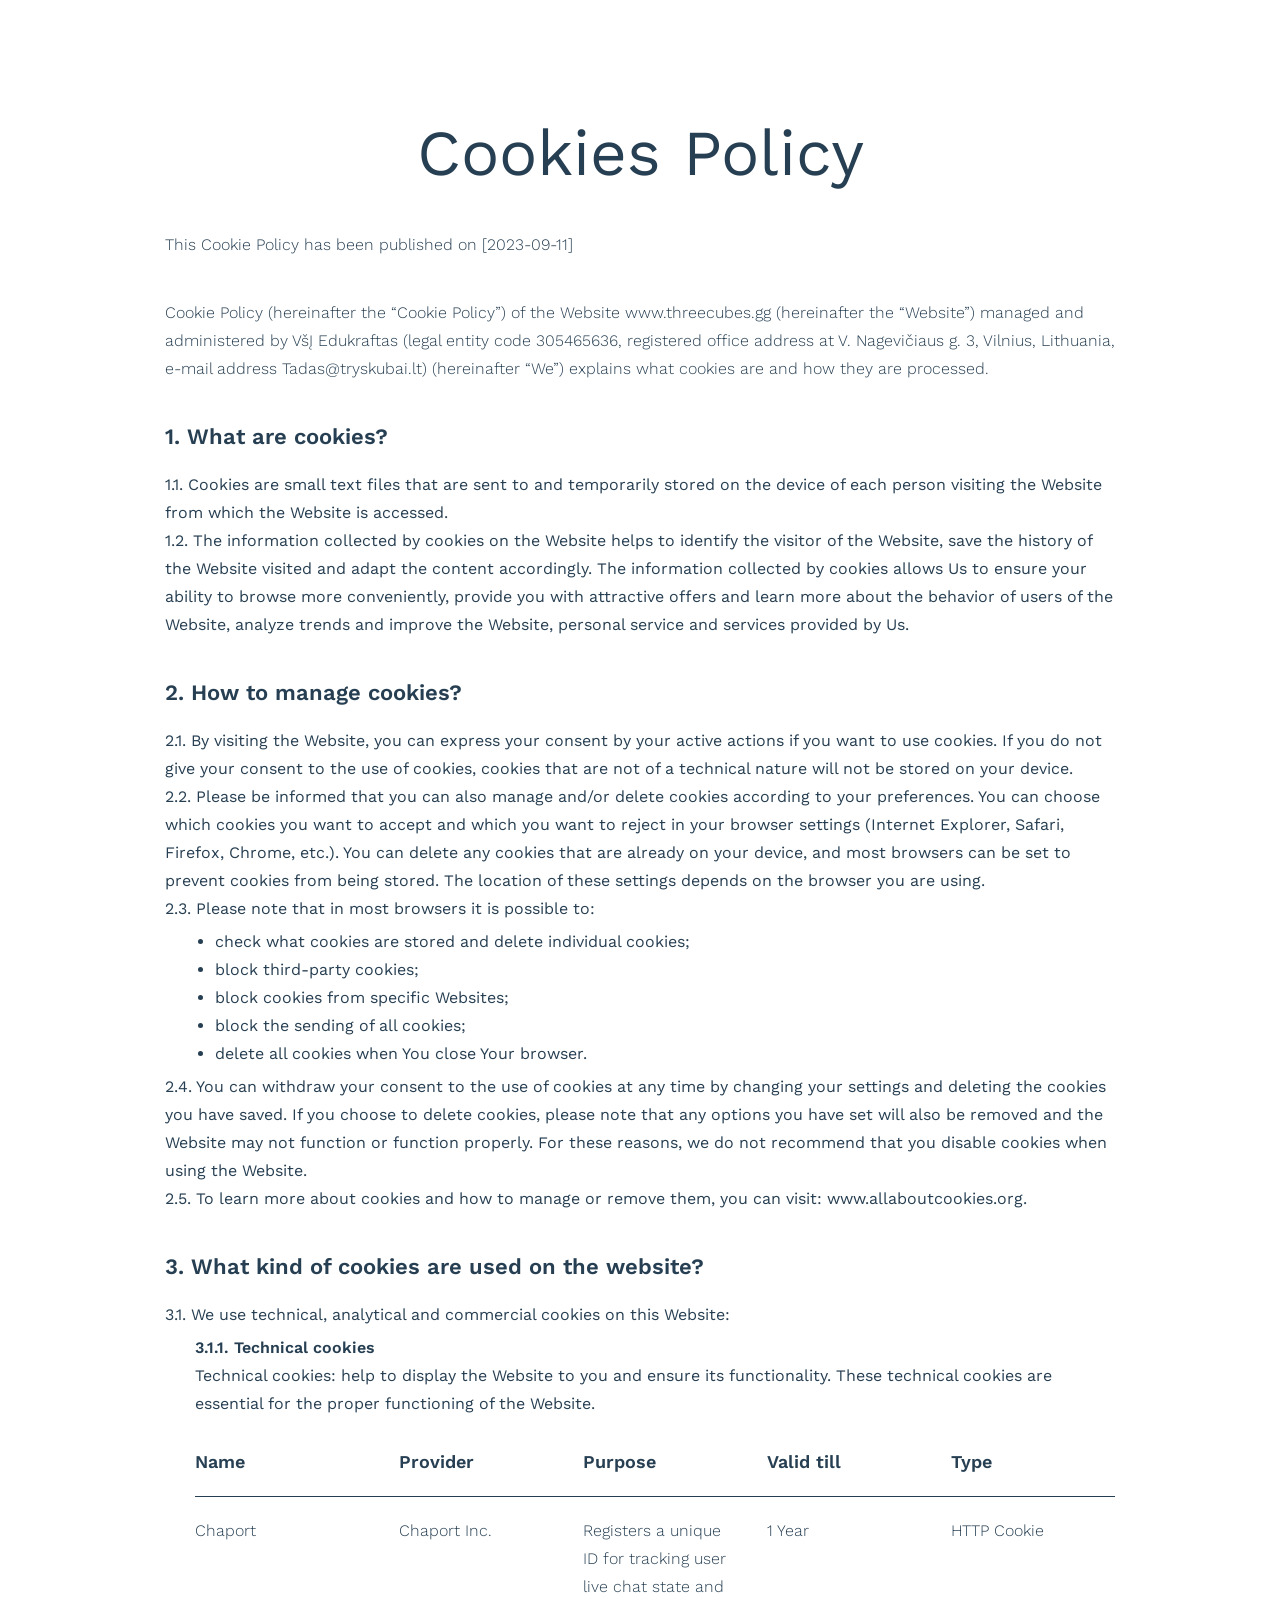
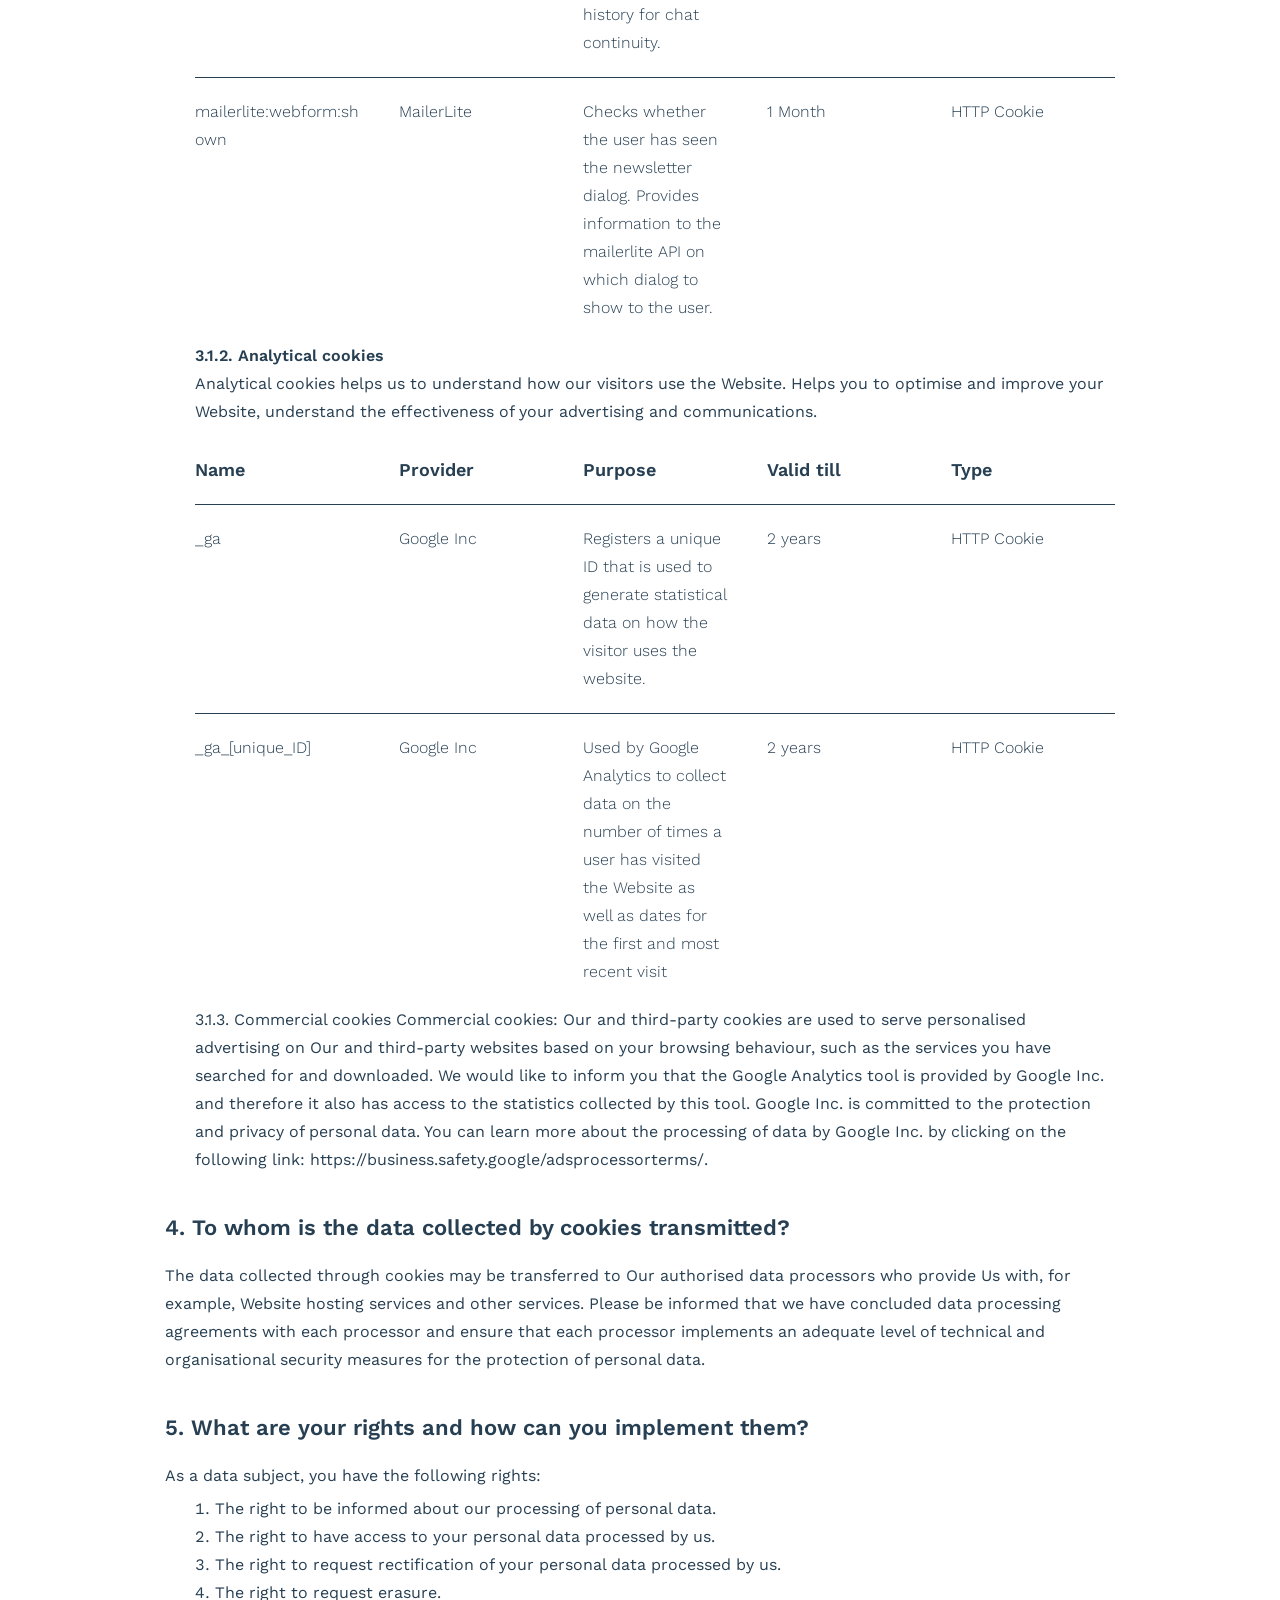
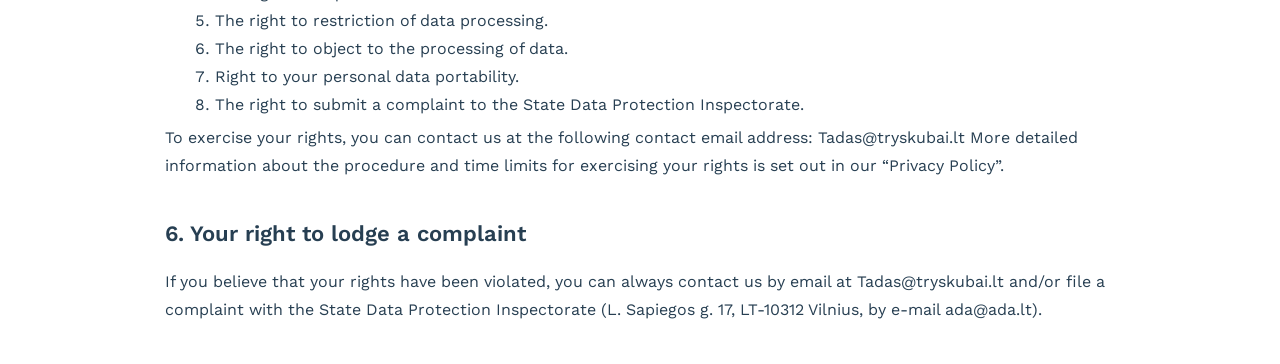
==== commit e20910bb: "Merge pull request #30 from pl1s/dev PART2 of DEC changes" ====
--- a/cookies-policy.html
+++ b/cookies-policy.html
@@ -5,7 +5,7 @@
     <meta name="viewport" content="width=device-width, initial-scale=1.0" />
     <meta
       name="description"
-      content="Cookie Policy of the Website www.threecubes.gg managed and administered by UAB „3 cubes investment“ (legal entity code 304843104, registered office address at Krivių str. 42-3, LT-01209, Vilnius, Lithuania, e-mail address Tadas@tryskubai.lt) explains what cookies are and how they are processed."
+      content="Cookie Policy of the Website www.threecubes.gg managed and administered by VšĮ Edukraftas (legal entity code 305465636, registered office address at V. Nagevičiaus g. 3, Vilnius, Lithuania, e-mail address Tadas@tryskubai.lt) explains what cookies are and how they are processed."
     />
     <meta name="keywords" content="three-cubes, cookies, cookies-policy" />
     <meta name="author" content="Three Cubes" />
@@ -17,7 +17,7 @@
     <meta property="og:type" content="website" />
     <meta
       property="og:description"
-      content="Cookie Policy of the Website www.threecubes.gg managed and administered by UAB „3 cubes investment“ (legal entity code 304843104, registered office address at Krivių str. 42-3, LT-01209, Vilnius, Lithuania, e-mail address Tadas@tryskubai.lt) explains what cookies are and how they are processed."
+      content="Cookie Policy of the Website www.threecubes.gg managed and administered by VšĮ Edukraftas (legal entity code 305465636, registered office address at V. Nagevičiaus g. 3, Vilnius, Lithuania, e-mail address Tadas@tryskubai.lt) explains what cookies are and how they are processed."
     />
 
     <title>Three Cubes Cookies Policy</title>
@@ -103,10 +103,10 @@
         <p class="element" data="cookiesPolicy.sub">
           Cookie Policy (hereinafter the “Cookie Policy”) of the Website
           www.threecubes.gg (hereinafter the “Website”) managed and administered
-          by UAB „3 cubes investment“ (legal entity code 304843104, registered
-          office address at Krivių str. 42-3, LT-01209, Vilnius, Lithuania,
-          e-mail address Tadas@tryskubai.lt) (hereinafter “We”) explains what
-          cookies are and how they are processed.
+          by VšĮ Edukraftas (legal entity code 305465636, registered office
+          address at V. Nagevičiaus g. 3, Vilnius, Lithuania, e-mail address
+          Tadas@tryskubai.lt) (hereinafter “We”) explains what cookies are and
+          how they are processed.
         </p>
         <ul class="cookies-policy-list">
           <li>
--- a/styles.css
+++ b/styles.css
@@ -359,6 +359,7 @@
   }
 }
 .modules__container ul {
+  list-style: none;
   list-style: disc;
   padding-left: 20px;
 }
@@ -704,7 +705,7 @@
   min-width: 35vh;
   max-width: 450px;
   left: 10%;
-  top: 40%;
+  top: 35%;
   box-shadow: 0px 3px 1px -2px rgba(0, 0, 0, 0.2),
     0px 2px 2px 0px rgba(0, 0, 0, 0.14), 0px 1px 5px 0px rgba(0, 0, 0, 0.12);
 }
@@ -717,7 +718,7 @@
 @media (max-width: 767px) {
   .community__card {
     top: unset;
-    bottom: 5%;
+    bottom: 15%;
     left: 0;
     right: 0;
     width: 50%;
@@ -3722,7 +3723,7 @@
 .footer .container__follow-wrapper {
   display: grid;
   grid-template-rows: repeat(6, 1fr);
-  margin-left: 20px;
+  margin-right: 10px;
 }
 @media (max-width: 1024px) {
   .footer .container__newsletter-wrapper,
